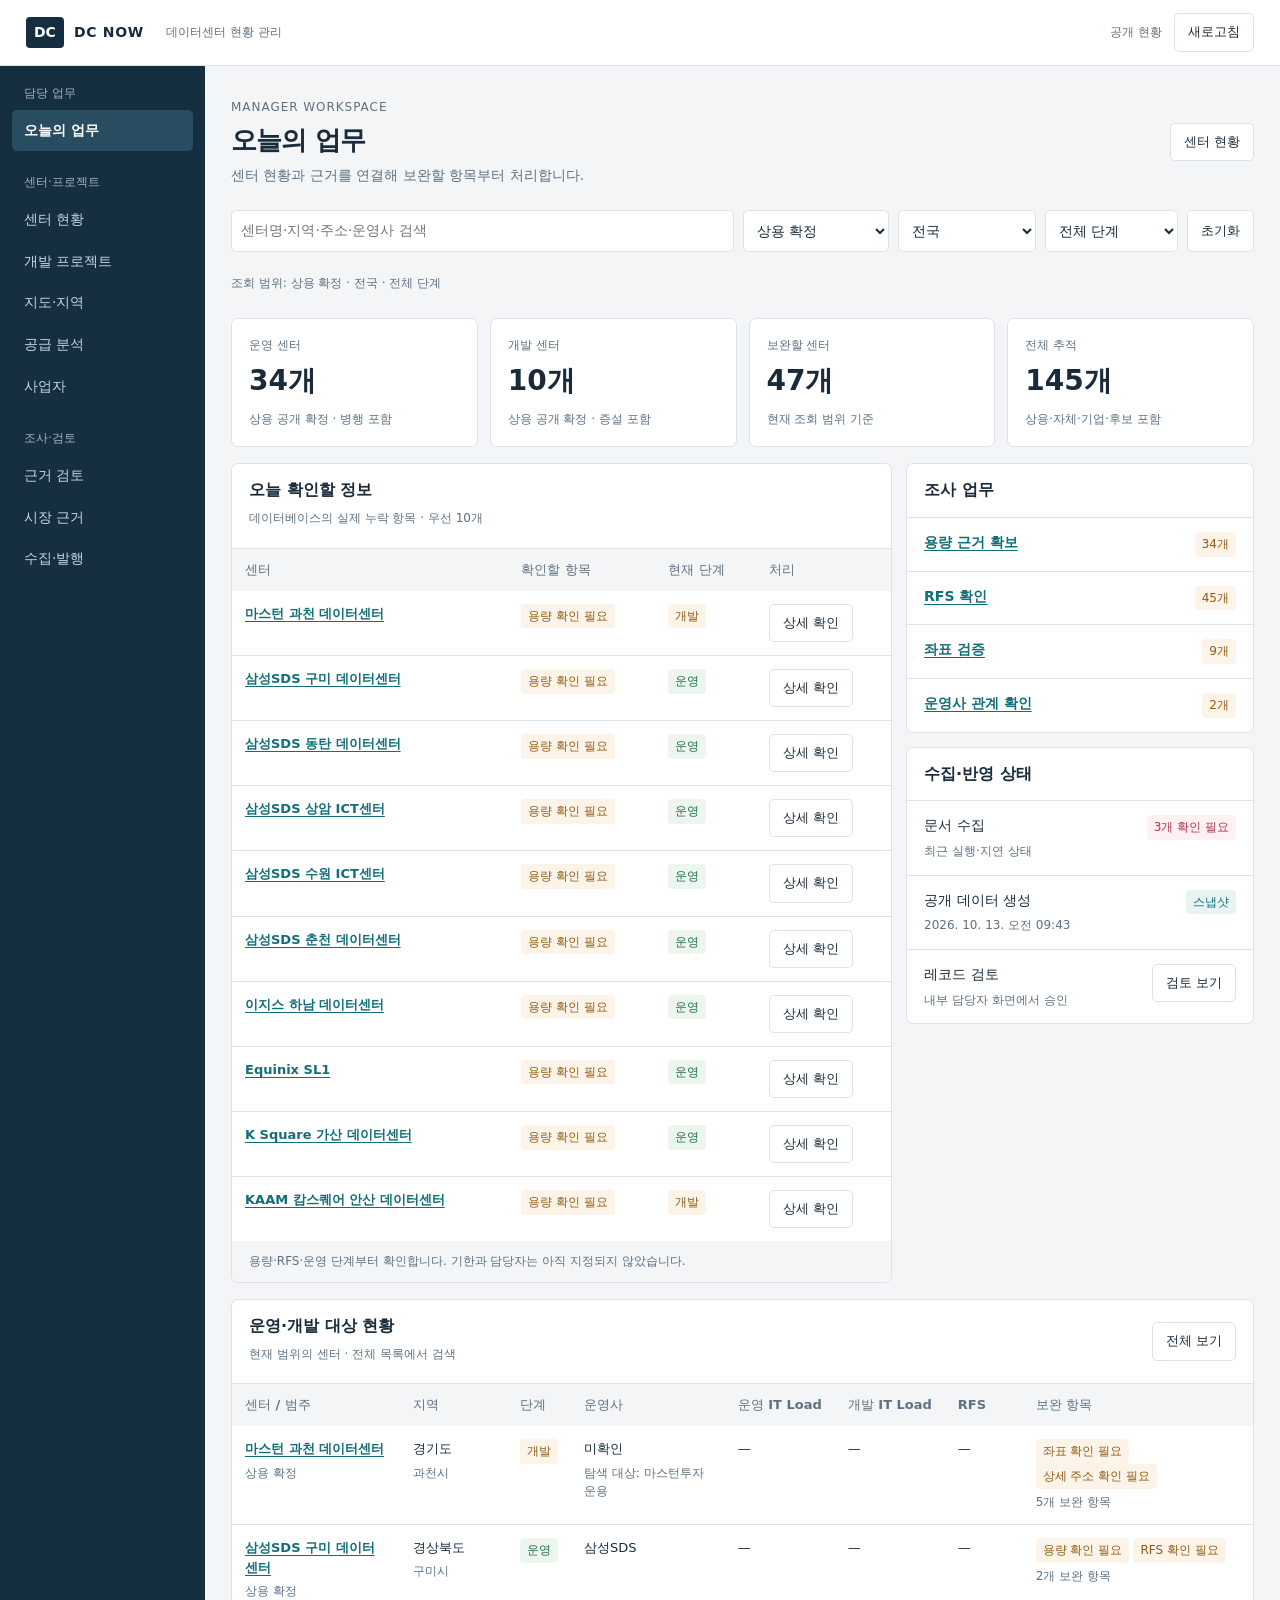
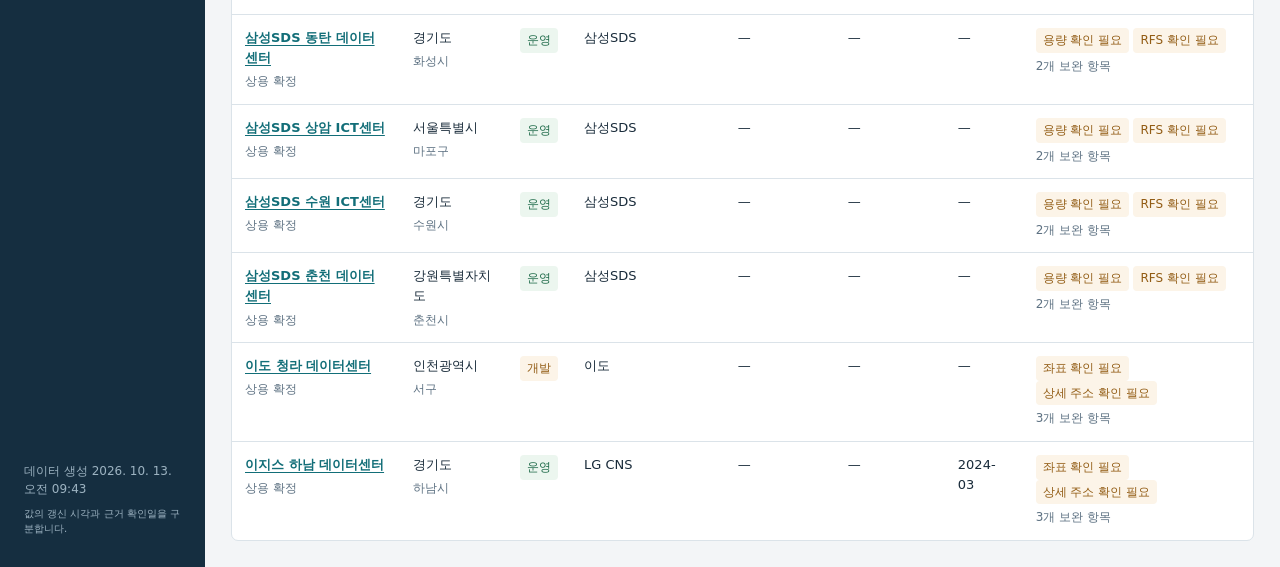
==== deploy/index.html @ 4d1c8d07 "Verify Paju AIDC development and prevent discovery linkage omissions" ====
<!doctype html>
<html lang="ko">
<head><meta charset="utf-8"><meta name="viewport" content="width=device-width,initial-scale=1"><meta name="theme-color" content="#152e40"><title>DC NOW · 데이터센터 현황 관리</title><link rel="stylesheet" href="./manager.css"></head>
<body data-mode="public">
<header class="top"><a class="brand" href="#home"><span>DC</span><b>DC NOW</b><small>데이터센터 현황 관리</small></a><div class="topright"><span id="modeLabel">공개 현황</span><button id="reload" class="button">새로고침</button></div></header>
<div class="shell"><aside class="sidebar"><nav aria-label="업무 메뉴"><small>담당 업무</small><button data-page="home" aria-current="page">오늘의 업무</button><small>센터·프로젝트</small><button data-page="register">센터 현황</button><button data-page="projects">개발 프로젝트</button><button data-page="map">지도·지역</button><button data-page="supply">공급 분석</button><button data-page="companies">사업자</button><small>조사·검토</small><button data-page="review">근거 검토</button><button data-page="sources">시장 근거</button><button data-page="ops">수집·발행</button></nav><div class="sidefoot"><span id="snapshotAt">데이터 불러오는 중</span><small>값의 갱신 시각과 근거 확인일을 구분합니다.</small></div></aside>
<main id="main"><section id="login" hidden><h1>담당자 작업공간 연결</h1><p>내부 관리 API에 연결하면 실제 검토 대기열과 승인·반려 업무를 처리할 수 있습니다.</p><form id="connectForm" class="auth"><label>관리 API 토큰<input id="token" type="password" autocomplete="off" required></label><label>검토자 이름<input id="reviewer" autocomplete="off" required></label><button class="button primary" type="submit">연결</button></form><p class="muted">토큰과 검토자 이름은 브라우저 저장소에 보관하지 않습니다.</p></section><div id="feedback" role="status" aria-live="polite"></div><div id="content"><div class="pagehead"><div><p class="overline">MANAGER WORKSPACE</p><h1>오늘의 업무</h1><p>센터 현황과 보완할 정보를 확인합니다.</p></div></div><div class="metrics"><article><span>전체 추적</span><strong id="initialTotal">145</strong></article><article><span>상용 확정</span><strong id="initialCommercial">53</strong></article><article><span>검토 후보</span><strong id="initialReview">84</strong></article><article><span>공개 근거</span><strong id="initialEvidence">571</strong></article></div><section class="panel"><header><h2>센터 현황</h2></header><div class="tablewrap"><table><thead><tr><th>센터</th><th>지역</th><th>단계</th><th>시설 범주</th></tr></thead><tbody id="initialRows"><tr><td>GS 동해 AI 데이터센터</td><td>강원특별자치도</td><td>미확인</td><td>UNKNOWN</td></tr><tr><td>원주 KT 협의 AI 데이터센터 수집 검증 대상</td><td>강원특별자치도</td><td>미확인</td><td>UNKNOWN</td></tr><tr><td>NAVER 데이터센터 각 춘천</td><td>강원특별자치도</td><td>운영</td><td>CLOUD_SELF_USE</td></tr><tr><td>더존 춘천 IDC</td><td>강원특별자치도</td><td>미확인</td><td>UNKNOWN</td></tr><tr><td>삼성SDS 춘천 데이터센터</td><td>강원특별자치도</td><td>운영</td><td>COMMERCIAL</td></tr><tr><td>Equinix SL2x</td><td>경기도</td><td>미확인</td><td>UNKNOWN</td></tr><tr><td>Equinix SL3x</td><td>경기도</td><td>미확인</td><td>UNKNOWN</td></tr><tr><td>Equinix SL4</td><td>경기도</td><td>미확인</td><td>UNKNOWN</td></tr><tr><td>KT Cloud 백석 AI 데이터센터</td><td>경기도</td><td>미확인</td><td>UNKNOWN</td></tr><tr><td>LG CNS 삼송 A동 데이터센터</td><td>경기도</td><td>미확인</td><td>COMMERCIAL</td></tr><tr><td>LG CNS 삼송 B동 데이터센터</td><td>경기도</td><td>미확인</td><td>COMMERCIAL</td></tr><tr><td>SK브로드밴드 일산 제2 IDC 수집 검증 대상</td><td>경기도</td><td>미확인</td><td>UNKNOWN</td></tr><tr><td>SK브로드밴드 일산센터</td><td>경기도</td><td>운영</td><td>COMMERCIAL</td></tr><tr><td>KINX 과천센터</td><td>경기도</td><td>운영</td><td>COMMERCIAL</td></tr><tr><td>마스턴 과천 데이터센터</td><td>경기도</td><td>개발</td><td>COMMERCIAL</td></tr><tr><td>펄어비스 과천 IT센터 수집 검증 대상</td><td>경기도</td><td>미확인</td><td>UNKNOWN</td></tr><tr><td>Digital Realty ICN11</td><td>경기도</td><td>미확인</td><td>UNKNOWN</td></tr><tr><td>신세계그룹 김포 AI 데이터센터 수집 검증 대상</td><td>경기도</td><td>미확인</td><td>UNKNOWN</td></tr><tr><td>카카오 남양주 데이터센터</td><td>경기도</td><td>미확인</td><td>UNKNOWN</td></tr><tr><td>SC Zeus 부천 데이터센터</td><td>경기도</td><td>미확인</td><td>UNKNOWN</td></tr></tbody></table></div></section></div></main></div>
<dialog id="compareDialog"><form method="dialog"><button class="close" aria-label="비교 닫기">×</button></form><h2>센터 비교</h2><div id="compareContent" class="tablewrap"></div></dialog>
<noscript><p>센터 검색과 상세 탐색에는 JavaScript가 필요합니다.</p></noscript><script src="./manager-core.js"></script><script src="./manager.js"></script>
</body></html>
---- deploy/manager.css ----
:root{--bg:#f3f5f7;--panel:#fff;--ink:#192b3a;--muted:#5d7182;--line:#dbe3e9;--nav:#152e40;--accent:#126e78;--soft:#e9f3f4;--green:#226d4c;--greenbg:#ecf6ef;--amber:#925c14;--amberbg:#fcf4e8;--red:#aa374a;--redbg:#fff0f2}*{box-sizing:border-box}body{margin:0;background:var(--bg);color:var(--ink);font:14px/1.55 "Noto Sans KR",system-ui,sans-serif}button,input,select,textarea{font:inherit}button{cursor:pointer}button:disabled{opacity:.55;cursor:default}a{color:var(--accent)}button:focus-visible,a:focus-visible,input:focus-visible,select:focus-visible,textarea:focus-visible{outline:3px solid #5aa7bd;outline-offset:2px}[hidden]{display:none!important}.top{height:66px;background:#fff;border-bottom:1px solid var(--line);padding:0 26px;display:flex;align-items:center;justify-content:space-between;gap:15px;position:sticky;top:0;z-index:10}.brand{color:var(--ink);display:flex;gap:10px;align-items:center;text-decoration:none}.brand>span{padding:5px 8px;background:var(--nav);color:#fff;border-radius:4px;font-weight:700}.brand>b{letter-spacing:.05em}.brand small{margin-left:12px;color:var(--muted);font-size:12px}.topright{display:flex;gap:12px;align-items:center;font-size:12px;color:var(--muted)}.shell{display:grid;grid-template-columns:205px minmax(0,1fr);min-height:calc(100vh - 66px)}.sidebar{background:var(--nav);padding:18px 12px;color:#d9e7f0;display:flex;flex-direction:column}.sidebar nav{position:sticky;top:84px}.sidebar nav small{display:block;color:#9db3c1;margin:22px 12px 7px;font-size:12px}.sidebar nav small:first-child{margin-top:0}.sidebar nav button{display:block;width:100%;text-align:left;background:none;border:0;color:#c4d5e0;padding:10px 12px;border-radius:5px;font-size:14px}.sidebar nav button:hover{background:#224658}.sidebar nav button[aria-current=page]{background:#294d60;color:#fff;font-weight:650}.sidefoot{margin-top:auto;padding:40px 12px 12px;font-size:12px;color:#9db3c1}.sidefoot small{display:block;margin-top:7px}main{padding:26px;min-width:0;max-width:1850px;width:100%;margin:auto}.pagehead{display:flex;justify-content:space-between;gap:15px;align-items:center;flex-wrap:wrap;margin-bottom:18px}h1{font-size:26px;line-height:1.35;letter-spacing:-.03em;margin:0 0 7px}h2{font-size:16px;margin:0}h3{font-size:14px;margin:0}p{margin:6px 0;color:var(--muted)}.overline{font-size:12px;color:var(--muted);letter-spacing:.08em}.muted,.sub{font-size:12px;color:var(--muted)}.button{padding:8px 13px;background:#fff;color:var(--ink);border:1px solid var(--line);border-radius:5px;font-size:13px;text-decoration:none;display:inline-flex;align-items:center;justify-content:center;gap:6px}.button.primary{color:#fff;background:var(--accent);border-color:var(--accent)}.button.danger{color:var(--red);border-color:#eac3cb}.row{display:flex;gap:8px;align-items:center;flex-wrap:wrap}.metrics{display:grid;grid-template-columns:repeat(4,minmax(0,1fr));gap:12px;margin:16px 0}.metrics article{padding:17px;background:var(--panel);border:1px solid var(--line);border-radius:7px;min-width:0}.metrics span{display:block;font-size:12px;color:var(--muted)}.metrics strong{display:block;font-size:28px;font-weight:650;margin:5px 0;font-variant-numeric:tabular-nums}.metrics small{font-size:12px;color:var(--muted)}.panel{background:var(--panel);border:1px solid var(--line);border-radius:7px;overflow:hidden;min-width:0}.panel>header{padding:14px 17px;border-bottom:1px solid var(--line);display:flex;align-items:center;justify-content:space-between;gap:10px}.panel>header p{font-size:12px}.pad{padding:17px}.workspace-grid{display:grid;grid-template-columns:minmax(0,1.9fr) minmax(260px,1fr);gap:14px;align-items:start}.stack{display:grid;gap:14px;align-content:start}.wide{margin-top:16px}.tablewrap{overflow:auto}table{border-collapse:collapse;width:100%;text-align:left;font-size:13px}th{font-weight:550;color:var(--muted);background:var(--bg);padding:11px 13px;white-space:nowrap}td{padding:13px;border-bottom:1px solid var(--line);vertical-align:top}tr:last-child td{border-bottom:0}td small,td b{display:block}td small{color:var(--muted);font-size:12px;margin-top:4px}tbody tr:hover{background:#f6fafb}.rowlink{background:none;border:0;padding:0;text-align:left;color:var(--accent);font:inherit;font-weight:600;text-decoration:underline;text-underline-offset:3px;overflow-wrap:anywhere}.badge{display:inline-block;padding:3px 7px;background:var(--soft);color:var(--accent);border-radius:4px;font-size:12px;white-space:nowrap}.badge.op{background:var(--greenbg);color:var(--green)}.badge.dev{background:var(--amberbg);color:var(--amber)}.badge.bad{background:var(--redbg);color:var(--red)}.item{padding:14px 17px;border-bottom:1px solid var(--line);display:flex;gap:12px;align-items:start;justify-content:space-between}.item:last-child{border-bottom:0}.item small{display:block;color:var(--muted);font-size:12px;margin-top:5px}.foot{padding:11px 17px;background:var(--bg);font-size:12px;color:var(--muted)}.tabs{display:flex;gap:5px;padding:6px;border:1px solid var(--line);background:var(--panel);border-radius:6px;flex-wrap:wrap;margin-bottom:13px}.tabs button{padding:8px 12px;border:0;background:none;color:var(--muted);font-size:13px;border-radius:4px}.tabs button[aria-pressed=true]{color:var(--accent);background:var(--soft);font-weight:650}.toolbar{display:flex;gap:9px;flex-wrap:wrap;margin:13px 0}.toolbar input{flex:1;min-width:160px}.toolbar select{max-width:100%}input,select,textarea{background:var(--panel);color:var(--ink);border:1px solid var(--line);border-radius:5px;padding:9px;min-width:0}.two{display:grid;grid-template-columns:1fr 1fr;gap:14px}.detailtable{display:grid;grid-template-columns:130px minmax(0,1fr);gap:13px;font-size:14px;margin:0}.detailtable dt{color:var(--muted)}.detailtable dd{margin:0;overflow-wrap:anywhere}.empty{padding:30px 18px;text-align:center;color:var(--muted)}.alert{font-size:13px;padding:13px 15px;background:var(--amberbg);color:var(--amber);border-radius:5px;margin:12px 0}.error{background:var(--redbg);color:var(--red)}.success{background:var(--greenbg);color:var(--green)}.detailhead .badge{margin-right:4px}.mapworkspace{display:grid;grid-template-columns:270px minmax(0,1fr) 290px;gap:12px;align-items:start}.maplist{max-height:650px;overflow:auto}.maplist button{width:100%;background:#fff;border:0;border-bottom:1px solid var(--line);text-align:left;padding:13px;color:var(--ink)}.maplist button[aria-pressed=true]{background:var(--soft)}.maplist small{display:block;font-size:12px;color:var(--muted);margin-top:3px}.mapframe{height:590px;width:100%;border:0;display:block;background:var(--bg)}.number{font-variant-numeric:tabular-nums;white-space:nowrap}.barline{display:grid;grid-template-columns:minmax(120px,1fr) 2fr 75px;gap:12px;align-items:center;padding:11px 17px}.barline i{display:block;background:#2f8190;height:8px;border-radius:4px}.barline .track{background:#eef3f6;border-radius:4px}.barline b{font-size:13px;text-align:right}.chart{padding:15px;display:flex;gap:15px;align-items:end;min-height:200px;overflow:auto}.chartcol{min-width:80px;flex:1;text-align:center;font-size:12px}.chartcol strong{display:block;margin-bottom:8px;font-size:14px}.chartcol .bar{margin:auto;background:#398595;width:42px;border-radius:4px 4px 0 0}.chartcol label{display:block;margin-top:8px}.filterscope{font-size:12px;padding:9px 0;color:var(--muted)}.reviewgrid{display:grid;grid-template-columns:minmax(235px,.8fr) minmax(0,1.7fr);gap:14px}.queuelist{max-height:690px;overflow:auto}.queuelist button{background:#fff;color:var(--ink);border:0;border-bottom:1px solid var(--line);text-align:left;padding:14px;width:100%}.queuelist button[aria-pressed=true]{background:var(--soft)}.queuelist button small{display:block;color:var(--muted);font-size:12px;margin-top:4px}.reviewform{padding:17px;border-top:1px solid var(--line)}.reviewform label{display:block;font-size:13px;color:var(--muted);margin:10px 0 6px}.reviewform textarea{width:100%;min-height:90px;resize:vertical}.publishlabel{display:flex!important;align-items:center;gap:8px}.comparecheck{accent-color:var(--accent)}.comparetable{min-width:600px}.comparetable th:first-child{min-width:145px}.comparetable td{min-width:190px}dialog{border:1px solid var(--line);border-radius:9px;padding:22px;color:var(--ink);max-width:92vw;width:1000px;max-height:85vh;background:#fff}dialog::backdrop{background:#0d263d80}.close{float:right;background:#fff;border:1px solid var(--line);border-radius:4px;width:34px;height:34px;color:var(--ink);font-size:20px}.auth{display:flex;gap:12px;align-items:end;flex-wrap:wrap;background:#fff;padding:22px;border:1px solid var(--line);border-radius:7px;margin:15px 0}.auth label{flex:1;min-width:200px}.auth input{display:block;width:100%;margin-top:5px}.sourceitem{display:block;padding:15px;border-bottom:1px solid var(--line);text-decoration:none}.sourceitem b{display:block;font-size:14px}.sourceitem small{color:var(--muted);font-size:12px}.sourceitem:hover{background:var(--soft)}.feedback{padding:12px 15px;background:var(--soft);color:var(--accent);border-radius:5px;margin-bottom:12px}.checkline{display:flex;gap:8px;align-items:center}#reviewStatus{margin-top:12px}.frozen{opacity:.65}
@media(min-width:1500px){main{padding:30px 38px}.metrics strong{font-size:30px}.mapframe{height:700px}}
@media(max-width:1100px){.shell{grid-template-columns:175px minmax(0,1fr)}main{padding:20px}.mapworkspace{grid-template-columns:235px minmax(0,1fr)}.mapworkspace>.mapdetail{grid-column:1/-1}.workspace-grid{grid-template-columns:1fr}.stack{grid-template-columns:1fr 1fr}.reviewgrid{grid-template-columns:240px minmax(0,1fr)}}
@media(max-width:760px){.top{height:auto;min-height:64px;padding:12px 15px;position:static}.brand small{display:none}.shell{grid-template-columns:1fr}.sidebar{padding:8px}.sidebar nav{display:flex;position:static;flex-wrap:wrap;gap:3px}.sidebar nav small,.sidefoot{display:none}.sidebar nav button{width:auto;padding:8px 10px;font-size:13px}main{padding:16px}.metrics{grid-template-columns:1fr 1fr}.two,.stack,.reviewgrid,.mapworkspace{grid-template-columns:1fr}.mapworkspace>.mapdetail{grid-column:auto}.maplist{max-height:280px}.mapframe{height:420px}.queuelist{max-height:280px}.tablewrap table{min-width:680px}.detailtable{grid-template-columns:105px minmax(0,1fr)}h1{font-size:23px}.metrics strong{font-size:24px}.chart{gap:10px}.chartcol{min-width:65px}}
@media(pointer:coarse){button,.button{min-height:44px}input,select,textarea{font-size:16px}}
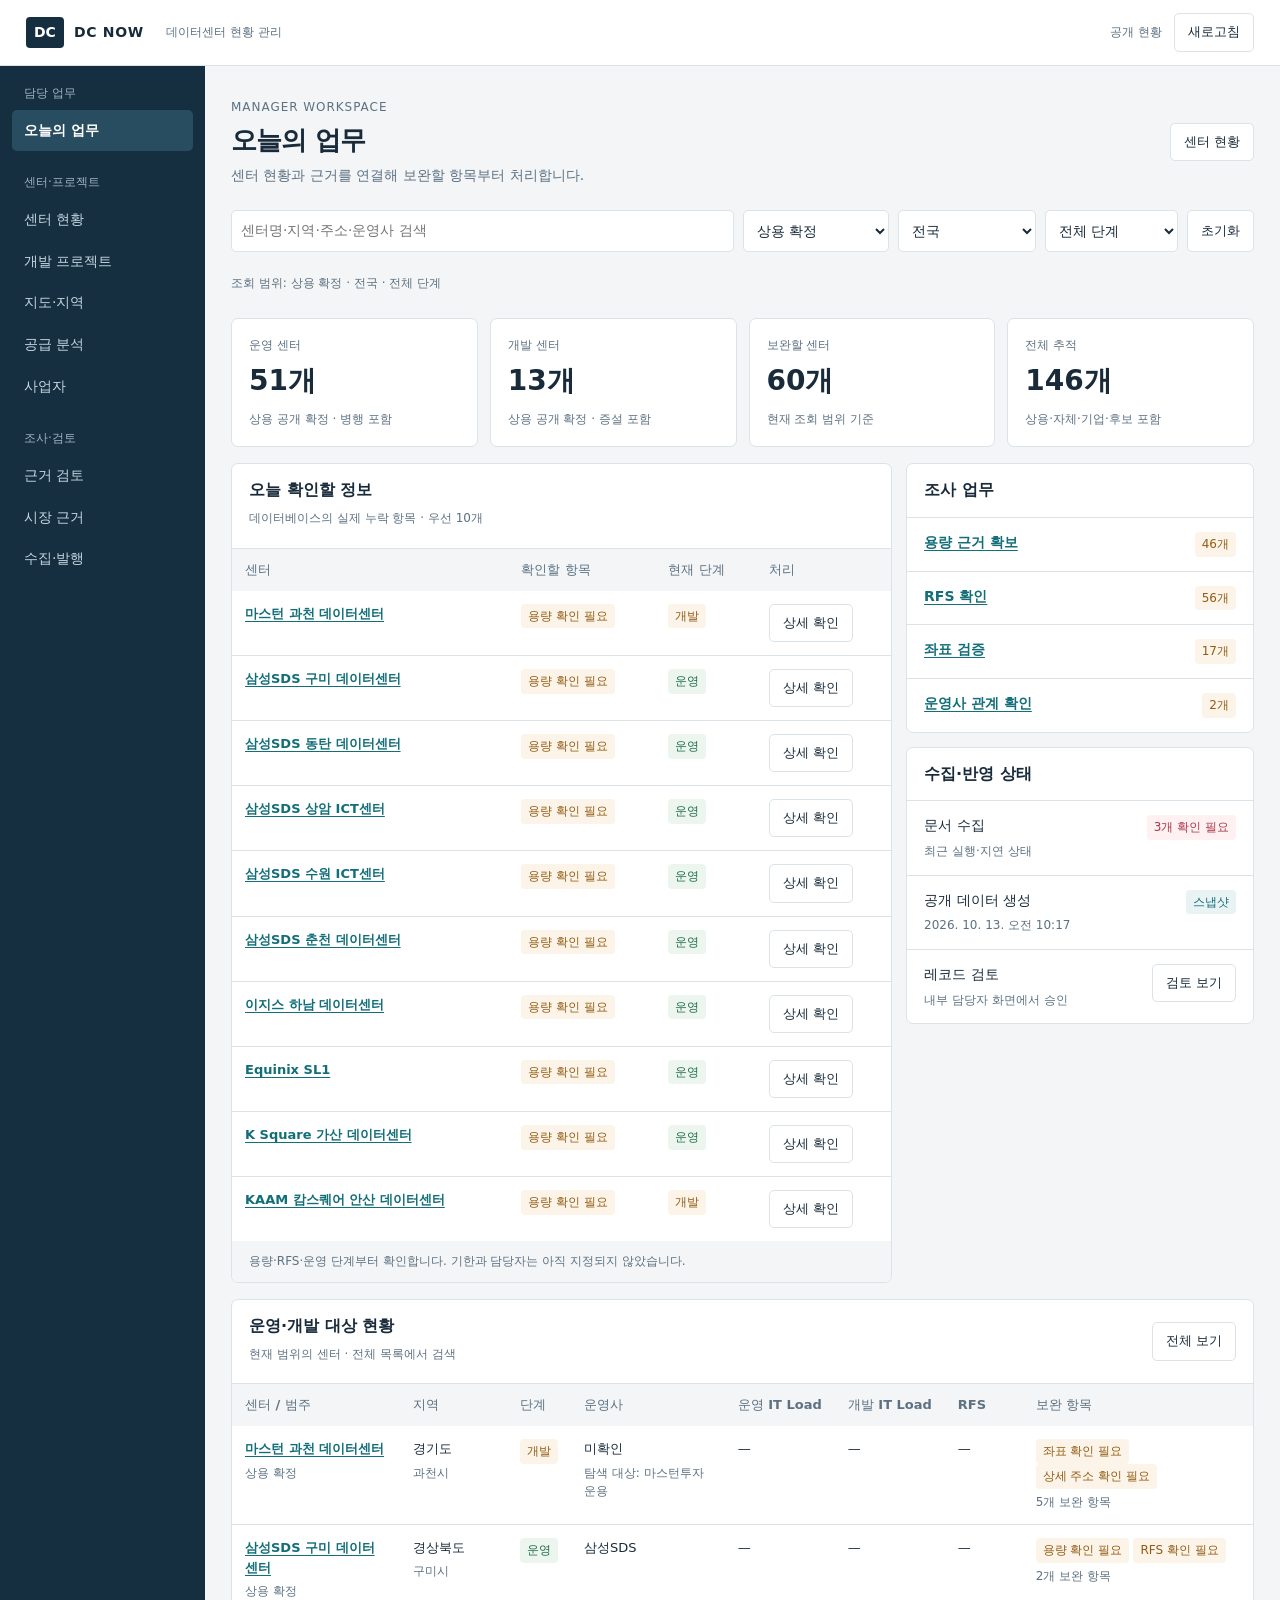
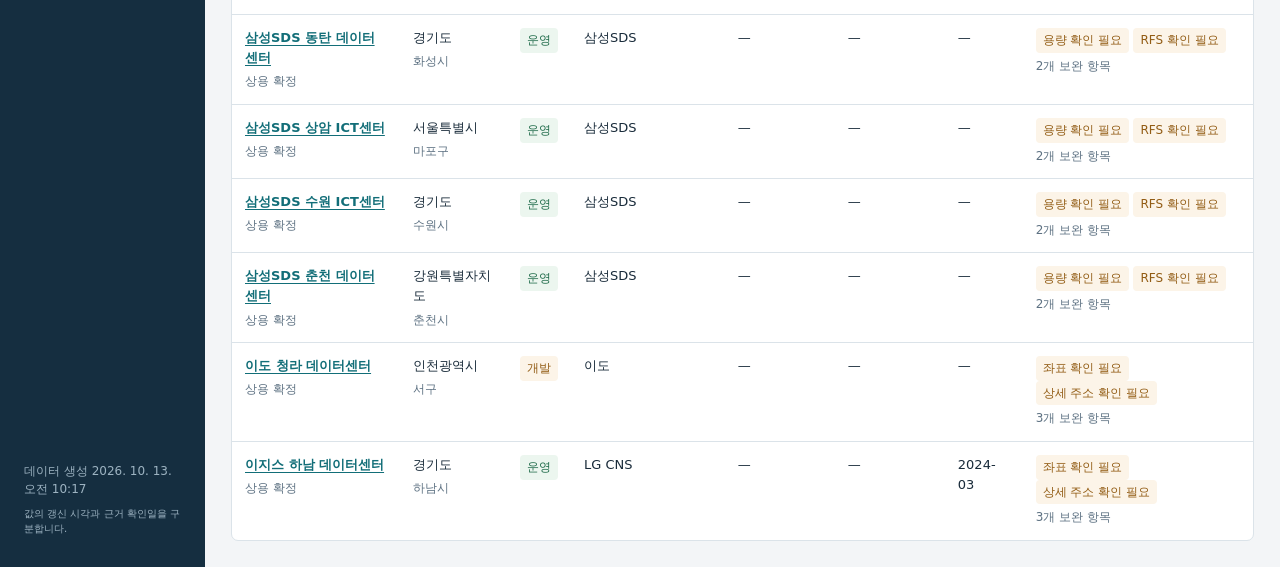
==== commit 713dc18a: "Verify KT and SK portfolios and connect development projects" ====
--- a/deploy/index.html
+++ b/deploy/index.html
@@ -4,7 +4,7 @@
 <body data-mode="public">
 <header class="top"><a class="brand" href="#home"><span>DC</span><b>DC NOW</b><small>데이터센터 현황 관리</small></a><div class="topright"><span id="modeLabel">공개 현황</span><button id="reload" class="button">새로고침</button></div></header>
 <div class="shell"><aside class="sidebar"><nav aria-label="업무 메뉴"><small>담당 업무</small><button data-page="home" aria-current="page">오늘의 업무</button><small>센터·프로젝트</small><button data-page="register">센터 현황</button><button data-page="projects">개발 프로젝트</button><button data-page="map">지도·지역</button><button data-page="supply">공급 분석</button><button data-page="companies">사업자</button><small>조사·검토</small><button data-page="review">근거 검토</button><button data-page="sources">시장 근거</button><button data-page="ops">수집·발행</button></nav><div class="sidefoot"><span id="snapshotAt">데이터 불러오는 중</span><small>값의 갱신 시각과 근거 확인일을 구분합니다.</small></div></aside>
-<main id="main"><section id="login" hidden><h1>담당자 작업공간 연결</h1><p>내부 관리 API에 연결하면 실제 검토 대기열과 승인·반려 업무를 처리할 수 있습니다.</p><form id="connectForm" class="auth"><label>관리 API 토큰<input id="token" type="password" autocomplete="off" required></label><label>검토자 이름<input id="reviewer" autocomplete="off" required></label><button class="button primary" type="submit">연결</button></form><p class="muted">토큰과 검토자 이름은 브라우저 저장소에 보관하지 않습니다.</p></section><div id="feedback" role="status" aria-live="polite"></div><div id="content"><div class="pagehead"><div><p class="overline">MANAGER WORKSPACE</p><h1>오늘의 업무</h1><p>센터 현황과 보완할 정보를 확인합니다.</p></div></div><div class="metrics"><article><span>전체 추적</span><strong id="initialTotal">145</strong></article><article><span>상용 확정</span><strong id="initialCommercial">53</strong></article><article><span>검토 후보</span><strong id="initialReview">84</strong></article><article><span>공개 근거</span><strong id="initialEvidence">571</strong></article></div><section class="panel"><header><h2>센터 현황</h2></header><div class="tablewrap"><table><thead><tr><th>센터</th><th>지역</th><th>단계</th><th>시설 범주</th></tr></thead><tbody id="initialRows"><tr><td>GS 동해 AI 데이터센터</td><td>강원특별자치도</td><td>미확인</td><td>UNKNOWN</td></tr><tr><td>원주 KT 협의 AI 데이터센터 수집 검증 대상</td><td>강원특별자치도</td><td>미확인</td><td>UNKNOWN</td></tr><tr><td>NAVER 데이터센터 각 춘천</td><td>강원특별자치도</td><td>운영</td><td>CLOUD_SELF_USE</td></tr><tr><td>더존 춘천 IDC</td><td>강원특별자치도</td><td>미확인</td><td>UNKNOWN</td></tr><tr><td>삼성SDS 춘천 데이터센터</td><td>강원특별자치도</td><td>운영</td><td>COMMERCIAL</td></tr><tr><td>Equinix SL2x</td><td>경기도</td><td>미확인</td><td>UNKNOWN</td></tr><tr><td>Equinix SL3x</td><td>경기도</td><td>미확인</td><td>UNKNOWN</td></tr><tr><td>Equinix SL4</td><td>경기도</td><td>미확인</td><td>UNKNOWN</td></tr><tr><td>KT Cloud 백석 AI 데이터센터</td><td>경기도</td><td>미확인</td><td>UNKNOWN</td></tr><tr><td>LG CNS 삼송 A동 데이터센터</td><td>경기도</td><td>미확인</td><td>COMMERCIAL</td></tr><tr><td>LG CNS 삼송 B동 데이터센터</td><td>경기도</td><td>미확인</td><td>COMMERCIAL</td></tr><tr><td>SK브로드밴드 일산 제2 IDC 수집 검증 대상</td><td>경기도</td><td>미확인</td><td>UNKNOWN</td></tr><tr><td>SK브로드밴드 일산센터</td><td>경기도</td><td>운영</td><td>COMMERCIAL</td></tr><tr><td>KINX 과천센터</td><td>경기도</td><td>운영</td><td>COMMERCIAL</td></tr><tr><td>마스턴 과천 데이터센터</td><td>경기도</td><td>개발</td><td>COMMERCIAL</td></tr><tr><td>펄어비스 과천 IT센터 수집 검증 대상</td><td>경기도</td><td>미확인</td><td>UNKNOWN</td></tr><tr><td>Digital Realty ICN11</td><td>경기도</td><td>미확인</td><td>UNKNOWN</td></tr><tr><td>신세계그룹 김포 AI 데이터센터 수집 검증 대상</td><td>경기도</td><td>미확인</td><td>UNKNOWN</td></tr><tr><td>카카오 남양주 데이터센터</td><td>경기도</td><td>미확인</td><td>UNKNOWN</td></tr><tr><td>SC Zeus 부천 데이터센터</td><td>경기도</td><td>미확인</td><td>UNKNOWN</td></tr></tbody></table></div></section></div></main></div>
+<main id="main"><section id="login" hidden><h1>담당자 작업공간 연결</h1><p>내부 관리 API에 연결하면 실제 검토 대기열과 승인·반려 업무를 처리할 수 있습니다.</p><form id="connectForm" class="auth"><label>관리 API 토큰<input id="token" type="password" autocomplete="off" required></label><label>검토자 이름<input id="reviewer" autocomplete="off" required></label><button class="button primary" type="submit">연결</button></form><p class="muted">토큰과 검토자 이름은 브라우저 저장소에 보관하지 않습니다.</p></section><div id="feedback" role="status" aria-live="polite"></div><div id="content"><div class="pagehead"><div><p class="overline">MANAGER WORKSPACE</p><h1>오늘의 업무</h1><p>센터 현황과 보완할 정보를 확인합니다.</p></div></div><div class="metrics"><article><span>전체 추적</span><strong id="initialTotal">146</strong></article><article><span>상용 확정</span><strong id="initialCommercial">66</strong></article><article><span>검토 후보</span><strong id="initialReview">71</strong></article><article><span>공개 근거</span><strong id="initialEvidence">591</strong></article></div><section class="panel"><header><h2>센터 현황</h2></header><div class="tablewrap"><table><thead><tr><th>센터</th><th>지역</th><th>단계</th><th>시설 범주</th></tr></thead><tbody id="initialRows"><tr><td>GS 동해 AI 데이터센터</td><td>강원특별자치도</td><td>미확인</td><td>UNKNOWN</td></tr><tr><td>원주 KT 협의 AI 데이터센터 수집 검증 대상</td><td>강원특별자치도</td><td>미확인</td><td>UNKNOWN</td></tr><tr><td>NAVER 데이터센터 각 춘천</td><td>강원특별자치도</td><td>운영</td><td>CLOUD_SELF_USE</td></tr><tr><td>더존 춘천 IDC</td><td>강원특별자치도</td><td>미확인</td><td>UNKNOWN</td></tr><tr><td>삼성SDS 춘천 데이터센터</td><td>강원특별자치도</td><td>운영</td><td>COMMERCIAL</td></tr><tr><td>Equinix SL2x</td><td>경기도</td><td>미확인</td><td>UNKNOWN</td></tr><tr><td>Equinix SL3x</td><td>경기도</td><td>미확인</td><td>UNKNOWN</td></tr><tr><td>Equinix SL4</td><td>경기도</td><td>미확인</td><td>UNKNOWN</td></tr><tr><td>LG CNS 삼송 A동 데이터센터</td><td>경기도</td><td>미확인</td><td>COMMERCIAL</td></tr><tr><td>LG CNS 삼송 B동 데이터센터</td><td>경기도</td><td>미확인</td><td>COMMERCIAL</td></tr><tr><td>SK브로드밴드 일산 데이터센터</td><td>경기도</td><td>운영</td><td>COMMERCIAL</td></tr><tr><td>SK브로드밴드 일산 제2 데이터센터</td><td>경기도</td><td>운영</td><td>COMMERCIAL</td></tr><tr><td>kt cloud 백석 AI 데이터센터</td><td>경기도</td><td>운영</td><td>COMMERCIAL</td></tr><tr><td>KINX 과천센터</td><td>경기도</td><td>운영</td><td>COMMERCIAL</td></tr><tr><td>마스턴 과천 데이터센터</td><td>경기도</td><td>개발</td><td>COMMERCIAL</td></tr><tr><td>펄어비스 과천 IT센터 수집 검증 대상</td><td>경기도</td><td>미확인</td><td>UNKNOWN</td></tr><tr><td>Digital Realty ICN11</td><td>경기도</td><td>미확인</td><td>UNKNOWN</td></tr><tr><td>신세계그룹 김포 AI 데이터센터 수집 검증 대상</td><td>경기도</td><td>미확인</td><td>UNKNOWN</td></tr><tr><td>카카오 남양주 데이터센터</td><td>경기도</td><td>미확인</td><td>UNKNOWN</td></tr><tr><td>SC Zeus 부천 데이터센터</td><td>경기도</td><td>미확인</td><td>UNKNOWN</td></tr></tbody></table></div></section></div></main></div>
 <dialog id="compareDialog"><form method="dialog"><button class="close" aria-label="비교 닫기">×</button></form><h2>센터 비교</h2><div id="compareContent" class="tablewrap"></div></dialog>
 <noscript><p>센터 검색과 상세 탐색에는 JavaScript가 필요합니다.</p></noscript><script src="./manager-core.js"></script><script src="./manager.js"></script>
 </body></html>
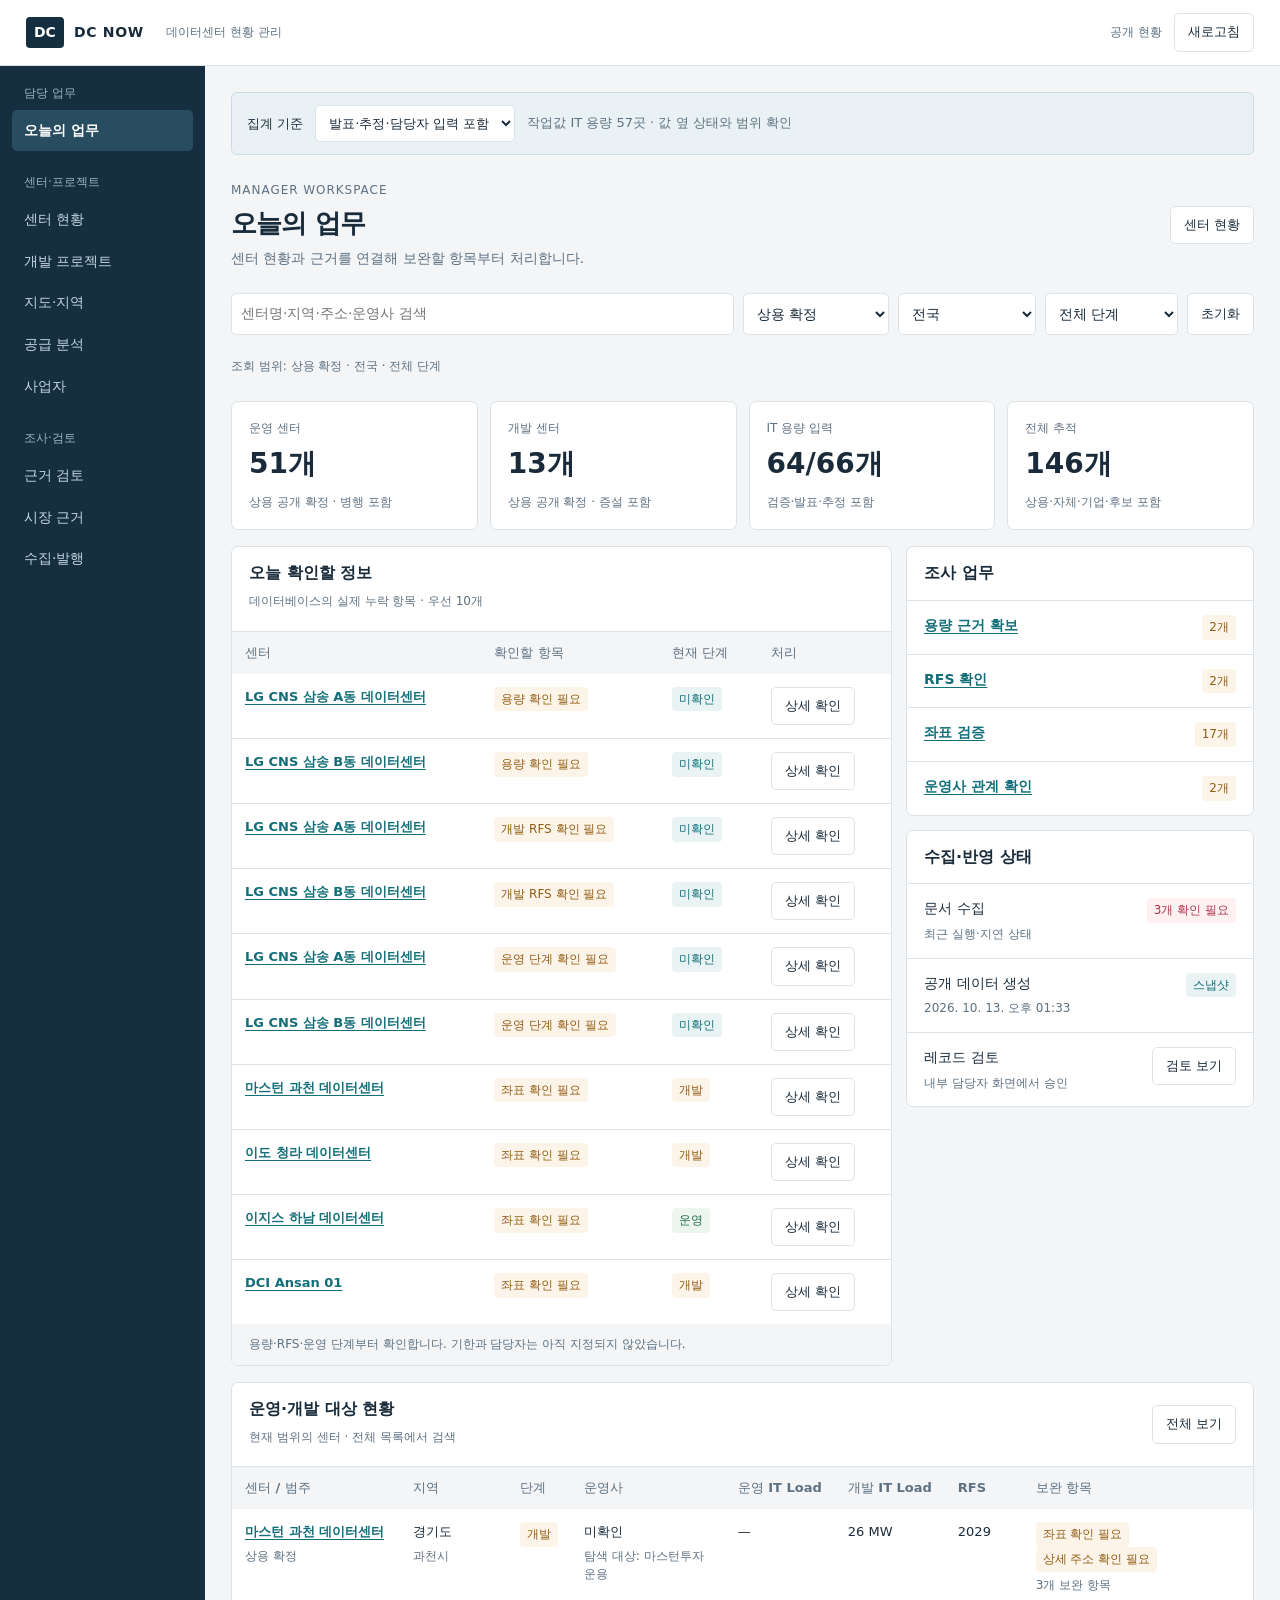
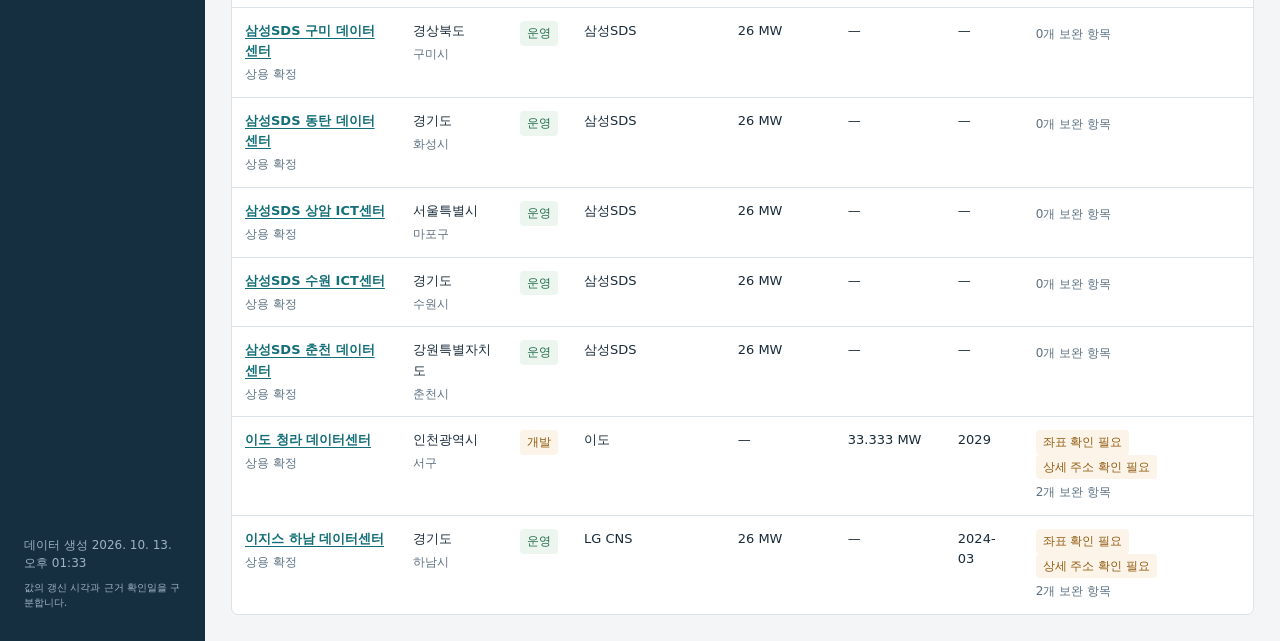
==== commit 86f2db68: "Add editable estimates and planning views to the dashboard" ====
--- a/deploy/index.html
+++ b/deploy/index.html
@@ -1,10 +1,10 @@
 <!doctype html>
 <html lang="ko">
-<head><meta charset="utf-8"><meta name="viewport" content="width=device-width,initial-scale=1"><meta name="theme-color" content="#152e40"><title>DC NOW · 데이터센터 현황 관리</title><link rel="stylesheet" href="./manager.css"></head>
+<head><meta charset="utf-8"><meta name="viewport" content="width=device-width,initial-scale=1"><meta name="theme-color" content="#152e40"><title>DC NOW · 데이터센터 현황 관리</title><link rel="stylesheet" href="./manager.css?v=69f3182d8325"></head>
 <body data-mode="public">
 <header class="top"><a class="brand" href="#home"><span>DC</span><b>DC NOW</b><small>데이터센터 현황 관리</small></a><div class="topright"><span id="modeLabel">공개 현황</span><button id="reload" class="button">새로고침</button></div></header>
 <div class="shell"><aside class="sidebar"><nav aria-label="업무 메뉴"><small>담당 업무</small><button data-page="home" aria-current="page">오늘의 업무</button><small>센터·프로젝트</small><button data-page="register">센터 현황</button><button data-page="projects">개발 프로젝트</button><button data-page="map">지도·지역</button><button data-page="supply">공급 분석</button><button data-page="companies">사업자</button><small>조사·검토</small><button data-page="review">근거 검토</button><button data-page="sources">시장 근거</button><button data-page="ops">수집·발행</button></nav><div class="sidefoot"><span id="snapshotAt">데이터 불러오는 중</span><small>값의 갱신 시각과 근거 확인일을 구분합니다.</small></div></aside>
 <main id="main"><section id="login" hidden><h1>담당자 작업공간 연결</h1><p>내부 관리 API에 연결하면 실제 검토 대기열과 승인·반려 업무를 처리할 수 있습니다.</p><form id="connectForm" class="auth"><label>관리 API 토큰<input id="token" type="password" autocomplete="off" required></label><label>검토자 이름<input id="reviewer" autocomplete="off" required></label><button class="button primary" type="submit">연결</button></form><p class="muted">토큰과 검토자 이름은 브라우저 저장소에 보관하지 않습니다.</p></section><div id="feedback" role="status" aria-live="polite"></div><div id="content"><div class="pagehead"><div><p class="overline">MANAGER WORKSPACE</p><h1>오늘의 업무</h1><p>센터 현황과 보완할 정보를 확인합니다.</p></div></div><div class="metrics"><article><span>전체 추적</span><strong id="initialTotal">146</strong></article><article><span>상용 확정</span><strong id="initialCommercial">66</strong></article><article><span>검토 후보</span><strong id="initialReview">71</strong></article><article><span>공개 근거</span><strong id="initialEvidence">591</strong></article></div><section class="panel"><header><h2>센터 현황</h2></header><div class="tablewrap"><table><thead><tr><th>센터</th><th>지역</th><th>단계</th><th>시설 범주</th></tr></thead><tbody id="initialRows"><tr><td>GS 동해 AI 데이터센터</td><td>강원특별자치도</td><td>미확인</td><td>UNKNOWN</td></tr><tr><td>원주 KT 협의 AI 데이터센터 수집 검증 대상</td><td>강원특별자치도</td><td>미확인</td><td>UNKNOWN</td></tr><tr><td>NAVER 데이터센터 각 춘천</td><td>강원특별자치도</td><td>운영</td><td>CLOUD_SELF_USE</td></tr><tr><td>더존 춘천 IDC</td><td>강원특별자치도</td><td>미확인</td><td>UNKNOWN</td></tr><tr><td>삼성SDS 춘천 데이터센터</td><td>강원특별자치도</td><td>운영</td><td>COMMERCIAL</td></tr><tr><td>Equinix SL2x</td><td>경기도</td><td>미확인</td><td>UNKNOWN</td></tr><tr><td>Equinix SL3x</td><td>경기도</td><td>미확인</td><td>UNKNOWN</td></tr><tr><td>Equinix SL4</td><td>경기도</td><td>미확인</td><td>UNKNOWN</td></tr><tr><td>LG CNS 삼송 A동 데이터센터</td><td>경기도</td><td>미확인</td><td>COMMERCIAL</td></tr><tr><td>LG CNS 삼송 B동 데이터센터</td><td>경기도</td><td>미확인</td><td>COMMERCIAL</td></tr><tr><td>SK브로드밴드 일산 데이터센터</td><td>경기도</td><td>운영</td><td>COMMERCIAL</td></tr><tr><td>SK브로드밴드 일산 제2 데이터센터</td><td>경기도</td><td>운영</td><td>COMMERCIAL</td></tr><tr><td>kt cloud 백석 AI 데이터센터</td><td>경기도</td><td>운영</td><td>COMMERCIAL</td></tr><tr><td>KINX 과천센터</td><td>경기도</td><td>운영</td><td>COMMERCIAL</td></tr><tr><td>마스턴 과천 데이터센터</td><td>경기도</td><td>개발</td><td>COMMERCIAL</td></tr><tr><td>펄어비스 과천 IT센터 수집 검증 대상</td><td>경기도</td><td>미확인</td><td>UNKNOWN</td></tr><tr><td>Digital Realty ICN11</td><td>경기도</td><td>미확인</td><td>UNKNOWN</td></tr><tr><td>신세계그룹 김포 AI 데이터센터 수집 검증 대상</td><td>경기도</td><td>미확인</td><td>UNKNOWN</td></tr><tr><td>카카오 남양주 데이터센터</td><td>경기도</td><td>미확인</td><td>UNKNOWN</td></tr><tr><td>SC Zeus 부천 데이터센터</td><td>경기도</td><td>미확인</td><td>UNKNOWN</td></tr></tbody></table></div></section></div></main></div>
 <dialog id="compareDialog"><form method="dialog"><button class="close" aria-label="비교 닫기">×</button></form><h2>센터 비교</h2><div id="compareContent" class="tablewrap"></div></dialog>
-<noscript><p>센터 검색과 상세 탐색에는 JavaScript가 필요합니다.</p></noscript><script src="./manager-core.js"></script><script src="./manager.js"></script>
+<noscript><p>센터 검색과 상세 탐색에는 JavaScript가 필요합니다.</p></noscript><script src="./manager-core.js?v=90d21a76bec2"></script><script src="./manager.js?v=770b5aeec460"></script>
 </body></html>
--- a/deploy/manager.css
+++ b/deploy/manager.css
@@ -3,3 +3,7 @@
 @media(max-width:1100px){.shell{grid-template-columns:175px minmax(0,1fr)}main{padding:20px}.mapworkspace{grid-template-columns:235px minmax(0,1fr)}.mapworkspace>.mapdetail{grid-column:1/-1}.workspace-grid{grid-template-columns:1fr}.stack{grid-template-columns:1fr 1fr}.reviewgrid{grid-template-columns:240px minmax(0,1fr)}}
 @media(max-width:760px){.top{height:auto;min-height:64px;padding:12px 15px;position:static}.brand small{display:none}.shell{grid-template-columns:1fr}.sidebar{padding:8px}.sidebar nav{display:flex;position:static;flex-wrap:wrap;gap:3px}.sidebar nav small,.sidefoot{display:none}.sidebar nav button{width:auto;padding:8px 10px;font-size:13px}main{padding:16px}.metrics{grid-template-columns:1fr 1fr}.two,.stack,.reviewgrid,.mapworkspace{grid-template-columns:1fr}.mapworkspace>.mapdetail{grid-column:auto}.maplist{max-height:280px}.mapframe{height:420px}.queuelist{max-height:280px}.tablewrap table{min-width:680px}.detailtable{grid-template-columns:105px minmax(0,1fr)}h1{font-size:23px}.metrics strong{font-size:24px}.chart{gap:10px}.chartcol{min-width:65px}}
 @media(pointer:coarse){button,.button{min-height:44px}input,select,textarea{font-size:16px}}
+
+.valuemode{display:flex;gap:12px;align-items:center;flex-wrap:wrap;padding:12px 15px;background:#e9f1f4;border:1px solid #c9dce4;margin-bottom:20px;border-radius:6px;font-size:13px}.valuemode select{max-width:100%;margin-left:8px}.valuemode span{color:var(--muted)}.valueflag{color:#986316;font-weight:600}.planningform{display:grid;grid-template-columns:repeat(2,minmax(0,1fr));gap:14px;padding:18px}.planningform label{font-size:13px;display:grid;gap:6px}.planningform input:not([type=checkbox]),.planningform select,.planningform textarea{width:100%;min-width:0}.planningform textarea{min-height:90px}.planningform .wide{grid-column:1/-1}.planningform .checkline{display:flex}.planinterval{display:grid;grid-template-columns:1fr 1fr;gap:10px}.planinterval[hidden]{display:none}@media(max-width:760px){.planningform{grid-template-columns:1fr}.valuemode select{margin:6px 0 0;width:100%}.valuemode label{width:100%}}
+
+.planningform [hidden]{display:none!important}.metrics small{overflow-wrap:anywhere}
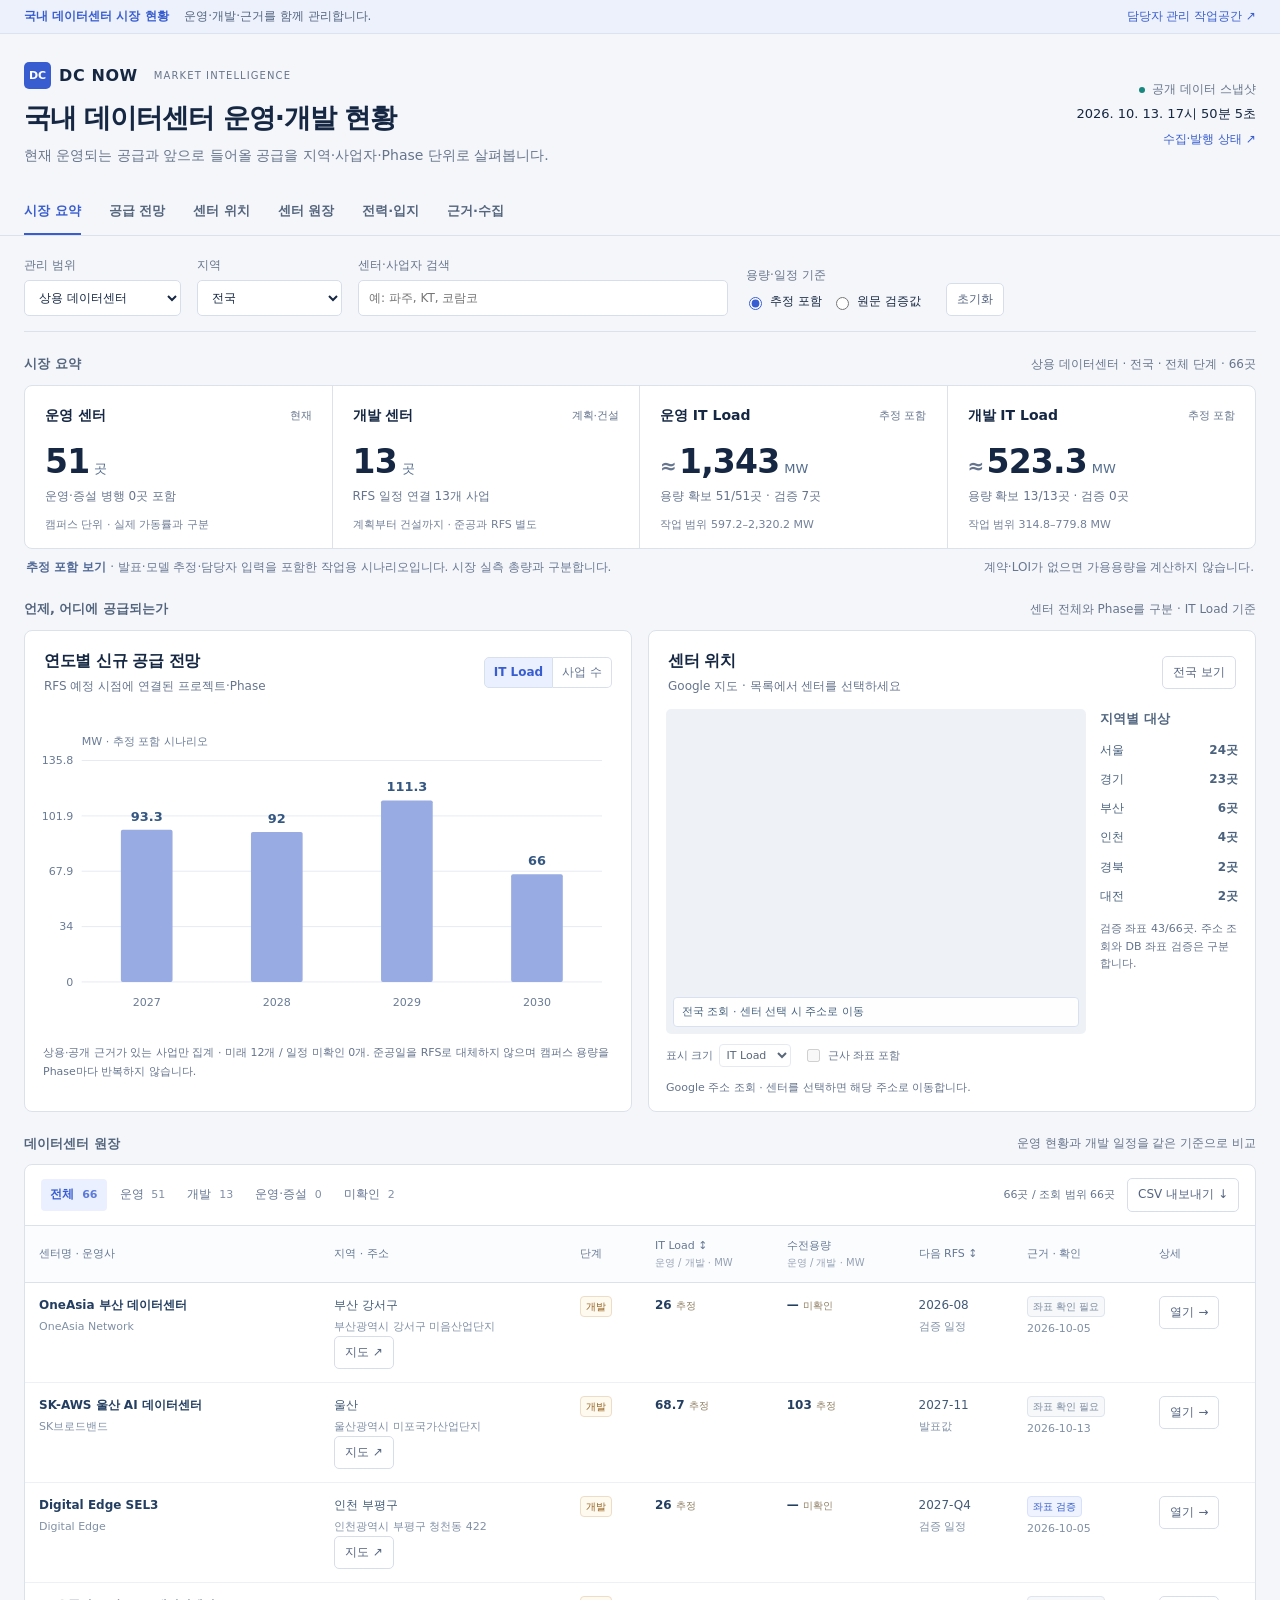
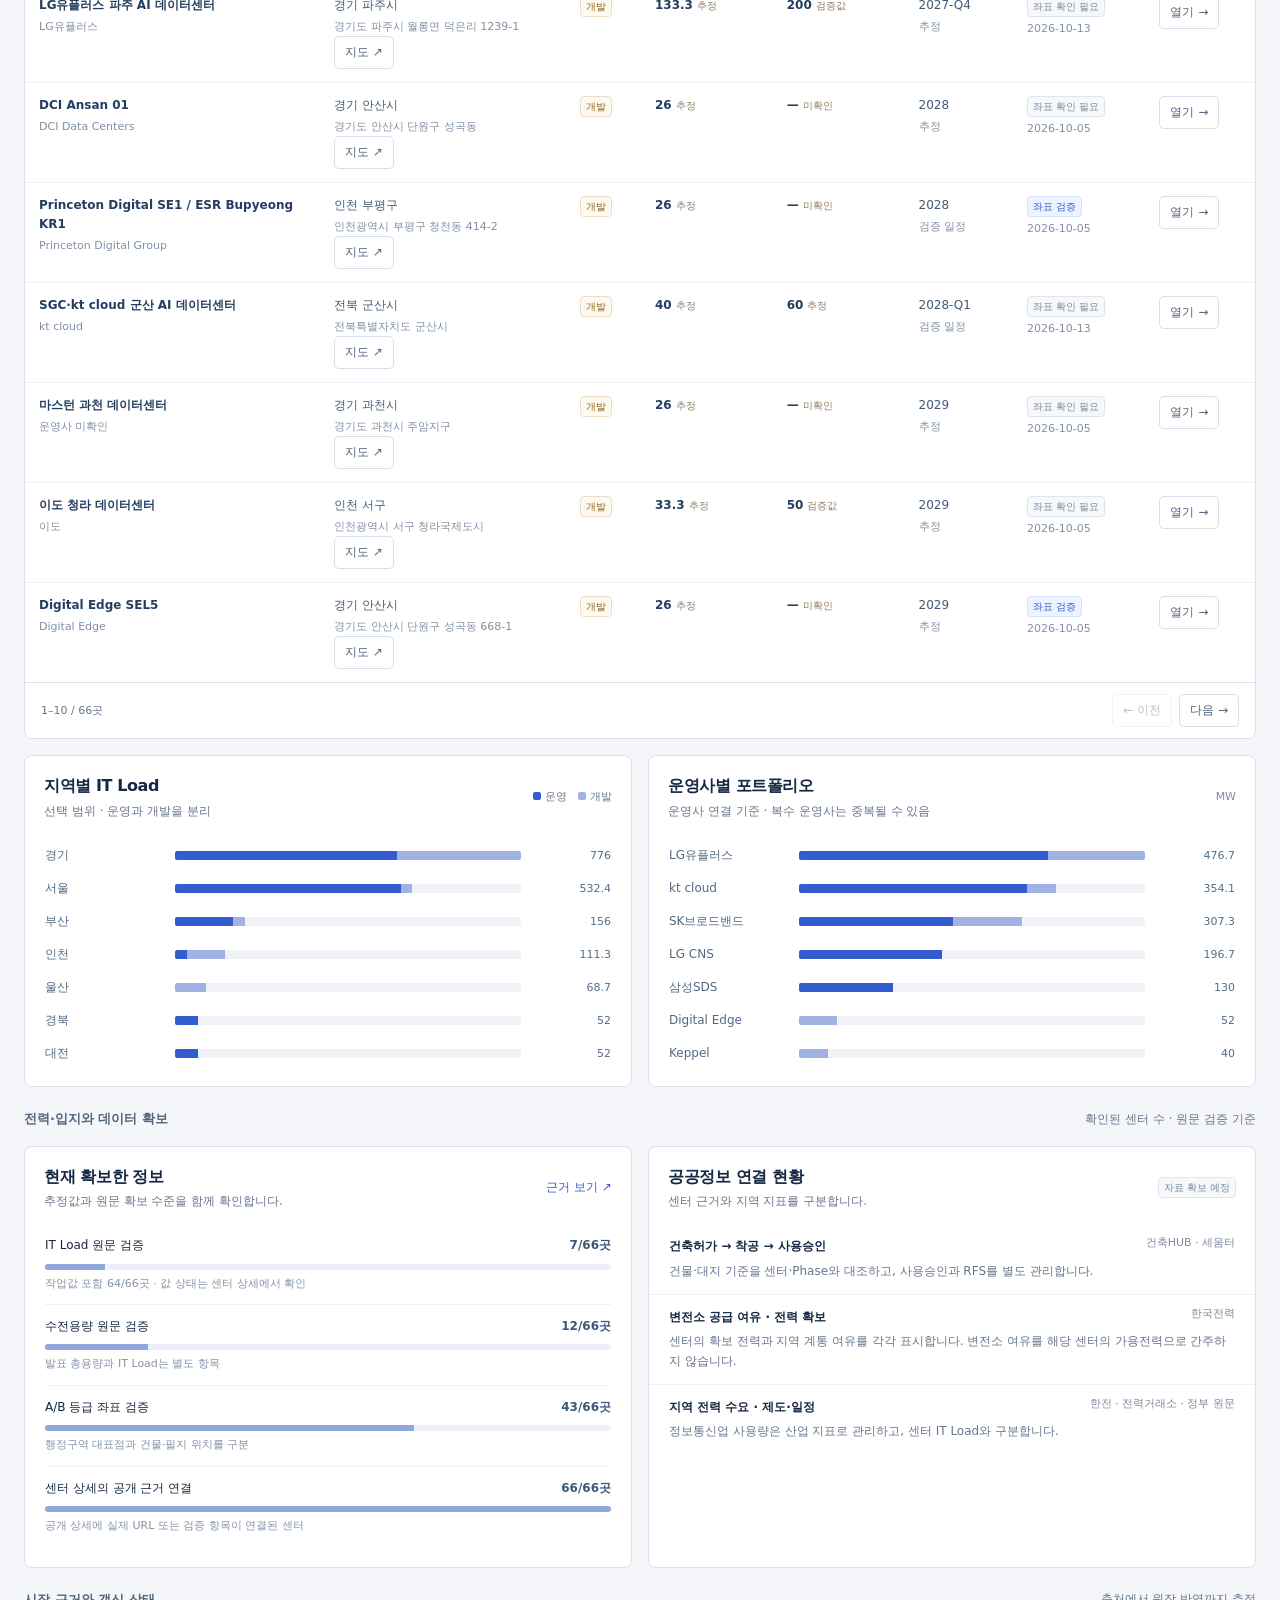
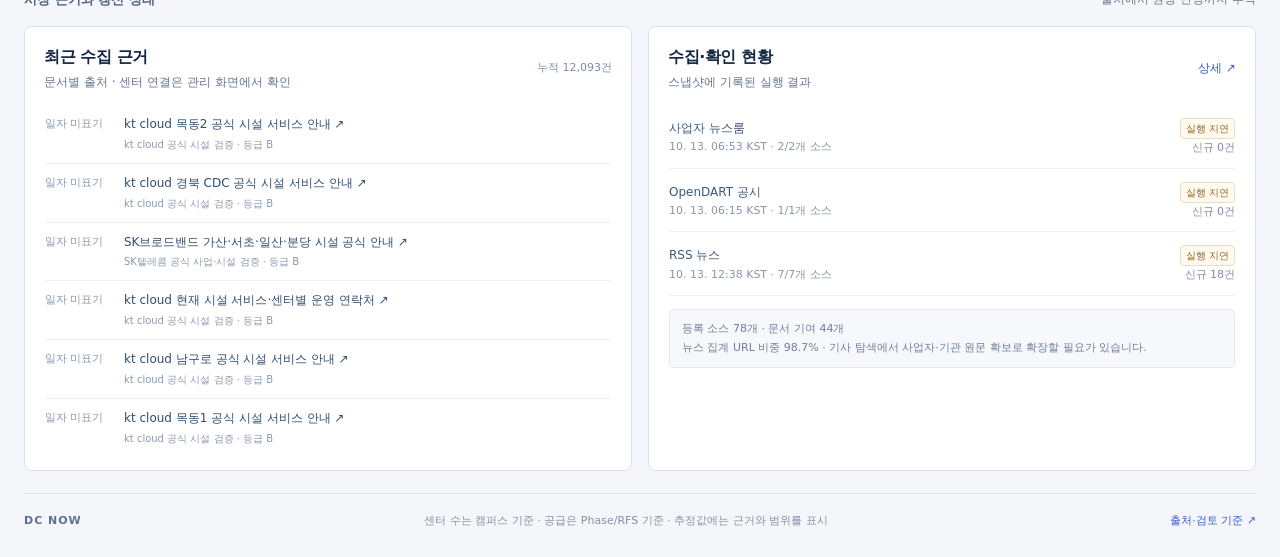
==== commit 9e1c72ef: "Launch market dashboard with linked management workspace" ====
--- a/deploy/index.html
+++ b/deploy/index.html
@@ -1,10 +1,48 @@
 <!doctype html>
 <html lang="ko">
-<head><meta charset="utf-8"><meta name="viewport" content="width=device-width,initial-scale=1"><meta name="theme-color" content="#152e40"><title>DC NOW · 데이터센터 현황 관리</title><link rel="stylesheet" href="./manager.css?v=69f3182d8325"></head>
+<head>
+<meta charset="utf-8"><meta name="viewport" content="width=device-width,initial-scale=1">
+<meta name="theme-color" content="#f5f6f9"><title>DC NOW · 국내 데이터센터 시장 현황</title>
+<link rel="stylesheet" href="./market.css?v=fe630a4871b8">
+</head>
 <body data-mode="public">
-<header class="top"><a class="brand" href="#home"><span>DC</span><b>DC NOW</b><small>데이터센터 현황 관리</small></a><div class="topright"><span id="modeLabel">공개 현황</span><button id="reload" class="button">새로고침</button></div></header>
-<div class="shell"><aside class="sidebar"><nav aria-label="업무 메뉴"><small>담당 업무</small><button data-page="home" aria-current="page">오늘의 업무</button><small>센터·프로젝트</small><button data-page="register">센터 현황</button><button data-page="projects">개발 프로젝트</button><button data-page="map">지도·지역</button><button data-page="supply">공급 분석</button><button data-page="companies">사업자</button><small>조사·검토</small><button data-page="review">근거 검토</button><button data-page="sources">시장 근거</button><button data-page="ops">수집·발행</button></nav><div class="sidefoot"><span id="snapshotAt">데이터 불러오는 중</span><small>값의 갱신 시각과 근거 확인일을 구분합니다.</small></div></aside>
-<main id="main"><section id="login" hidden><h1>담당자 작업공간 연결</h1><p>내부 관리 API에 연결하면 실제 검토 대기열과 승인·반려 업무를 처리할 수 있습니다.</p><form id="connectForm" class="auth"><label>관리 API 토큰<input id="token" type="password" autocomplete="off" required></label><label>검토자 이름<input id="reviewer" autocomplete="off" required></label><button class="button primary" type="submit">연결</button></form><p class="muted">토큰과 검토자 이름은 브라우저 저장소에 보관하지 않습니다.</p></section><div id="feedback" role="status" aria-live="polite"></div><div id="content"><div class="pagehead"><div><p class="overline">MANAGER WORKSPACE</p><h1>오늘의 업무</h1><p>센터 현황과 보완할 정보를 확인합니다.</p></div></div><div class="metrics"><article><span>전체 추적</span><strong id="initialTotal">146</strong></article><article><span>상용 확정</span><strong id="initialCommercial">66</strong></article><article><span>검토 후보</span><strong id="initialReview">71</strong></article><article><span>공개 근거</span><strong id="initialEvidence">591</strong></article></div><section class="panel"><header><h2>센터 현황</h2></header><div class="tablewrap"><table><thead><tr><th>센터</th><th>지역</th><th>단계</th><th>시설 범주</th></tr></thead><tbody id="initialRows"><tr><td>GS 동해 AI 데이터센터</td><td>강원특별자치도</td><td>미확인</td><td>UNKNOWN</td></tr><tr><td>원주 KT 협의 AI 데이터센터 수집 검증 대상</td><td>강원특별자치도</td><td>미확인</td><td>UNKNOWN</td></tr><tr><td>NAVER 데이터센터 각 춘천</td><td>강원특별자치도</td><td>운영</td><td>CLOUD_SELF_USE</td></tr><tr><td>더존 춘천 IDC</td><td>강원특별자치도</td><td>미확인</td><td>UNKNOWN</td></tr><tr><td>삼성SDS 춘천 데이터센터</td><td>강원특별자치도</td><td>운영</td><td>COMMERCIAL</td></tr><tr><td>Equinix SL2x</td><td>경기도</td><td>미확인</td><td>UNKNOWN</td></tr><tr><td>Equinix SL3x</td><td>경기도</td><td>미확인</td><td>UNKNOWN</td></tr><tr><td>Equinix SL4</td><td>경기도</td><td>미확인</td><td>UNKNOWN</td></tr><tr><td>LG CNS 삼송 A동 데이터센터</td><td>경기도</td><td>미확인</td><td>COMMERCIAL</td></tr><tr><td>LG CNS 삼송 B동 데이터센터</td><td>경기도</td><td>미확인</td><td>COMMERCIAL</td></tr><tr><td>SK브로드밴드 일산 데이터센터</td><td>경기도</td><td>운영</td><td>COMMERCIAL</td></tr><tr><td>SK브로드밴드 일산 제2 데이터센터</td><td>경기도</td><td>운영</td><td>COMMERCIAL</td></tr><tr><td>kt cloud 백석 AI 데이터센터</td><td>경기도</td><td>운영</td><td>COMMERCIAL</td></tr><tr><td>KINX 과천센터</td><td>경기도</td><td>운영</td><td>COMMERCIAL</td></tr><tr><td>마스턴 과천 데이터센터</td><td>경기도</td><td>개발</td><td>COMMERCIAL</td></tr><tr><td>펄어비스 과천 IT센터 수집 검증 대상</td><td>경기도</td><td>미확인</td><td>UNKNOWN</td></tr><tr><td>Digital Realty ICN11</td><td>경기도</td><td>미확인</td><td>UNKNOWN</td></tr><tr><td>신세계그룹 김포 AI 데이터센터 수집 검증 대상</td><td>경기도</td><td>미확인</td><td>UNKNOWN</td></tr><tr><td>카카오 남양주 데이터센터</td><td>경기도</td><td>미확인</td><td>UNKNOWN</td></tr><tr><td>SC Zeus 부천 데이터센터</td><td>경기도</td><td>미확인</td><td>UNKNOWN</td></tr></tbody></table></div></section></div></main></div>
-<dialog id="compareDialog"><form method="dialog"><button class="close" aria-label="비교 닫기">×</button></form><h2>센터 비교</h2><div id="compareContent" class="tablewrap"></div></dialog>
-<noscript><p>센터 검색과 상세 탐색에는 JavaScript가 필요합니다.</p></noscript><script src="./manager-core.js?v=90d21a76bec2"></script><script src="./manager.js?v=770b5aeec460"></script>
+<div class="concept-note"><span>국내 데이터센터 시장 현황</span> 운영·개발·근거를 함께 관리합니다. <a href="./manage.html">담당자 관리 작업공간 ↗</a></div>
+<header class="masthead">
+  <div><div class="brand"><span class="brand-icon" aria-hidden="true">DC</span><b>DC NOW</b><small>MARKET INTELLIGENCE</small></div><h1>국내 데이터센터 운영·개발 현황</h1><p>현재 운영되는 공급과 앞으로 들어올 공급을 지역·사업자·Phase 단위로 살펴봅니다.</p></div>
+  <div class="snapshot"><span class="dot"></span> 공개 데이터 스냅샷<strong id="snapshotAt">불러오는 중</strong><a href="./manage.html#ops">수집·발행 상태 ↗</a></div>
+</header>
+<nav class="section-nav" aria-label="화면 영역"><a href="#summary">시장 요약</a><a href="#supply">공급 전망</a><a href="#location">센터 위치</a><a href="#register">센터 원장</a><a href="#infrastructure">전력·입지</a><a href="#intelligence">근거·수집</a></nav>
+<main>
+<section class="filters" aria-label="조회 조건">
+  <label>관리 범위<select id="scope"><option value="COMMERCIAL">상용 데이터센터</option><option value="CLOUD_SELF_USE">클라우드·IT 자체센터</option><option value="ENTERPRISE">기업 전용센터</option><option value="ALL">전체 추적 대상</option></select></label>
+  <label>지역<select id="region"><option value="">전국</option></select></label>
+  <label class="search">센터·사업자 검색<input id="search" type="search" placeholder="예: 파주, KT, 코람코" autocomplete="off"></label>
+  <fieldset class="value-mode"><legend>용량·일정 기준</legend><label><input type="radio" name="basis" value="planning" checked> 추정 포함</label><label><input type="radio" name="basis" value="verified"> 원문 검증값</label></fieldset>
+  <button id="reset" class="subtle">초기화</button>
+</section>
+<div class="section-heading" id="summary"><h2>시장 요약</h2><span id="scopeNote"></span></div>
+<section class="kpis" id="kpis" aria-label="시장 요약 지표"></section>
+<div class="basis-note" id="basisNote" role="status"></div>
+<div class="section-heading"><h2>언제, 어디에 공급되는가</h2><span>센터 전체와 Phase를 구분 · IT Load 기준</span></div>
+<div class="overview-grid">
+  <section class="panel supply-panel" id="supply"><header><div><h3>연도별 신규 공급 전망</h3><p>RFS 예정 시점에 연결된 프로젝트·Phase</p></div><div class="segmented" aria-label="차트 단위"><button data-metric="it" aria-pressed="true">IT Load</button><button data-metric="count" aria-pressed="false">사업 수</button></div></header><div id="supplyChart" class="chart"></div><div id="supplyNote" class="panel-note"></div></section>
+  <section class="panel location-panel" id="location"><header><div><h3>센터 위치</h3><p>Google 지도 · 목록에서 센터를 선택하세요</p></div><button id="nationalMap" class="subtle">전국 보기</button></header><div class="map-layout"><div class="google-map"><div id="googleCanvas" hidden></div><iframe id="googleMap" title="Google 데이터센터 위치 지도" loading="lazy" referrerpolicy="no-referrer-when-downgrade" src="https://maps.google.com/maps?q=대한민국&amp;z=7&amp;output=embed"></iframe><div class="map-caption" id="mapCaption">전국 조회 · 센터 선택 시 주소로 이동</div></div><div class="map-side"><h4>지역별 대상</h4><div id="mapRegions"></div><div id="mapLegend" class="map-legend" hidden><span><i class="op-color"></i>운영</span><span><i class="dev-color"></i>개발</span><span><i class="mixed-color"></i>운영·증설</span></div><p id="mapQuality"></p></div></div><div class="map-controls"><label>표시 크기<select id="bubbleMetric" disabled><option value="it">IT Load</option><option value="grid">수전용량</option><option value="count">센터 수</option></select></label><label><input id="approximateCoordinates" type="checkbox" disabled> 근사 좌표 포함</label><span id="mapStatus" role="status">Google 주소 지도 · 좌표가 없는 센터도 원장에서 조회할 수 있습니다.</span></div></section>
+</div>
+<div class="section-heading" id="register"><h2>데이터센터 원장</h2><span>운영 현황과 개발 일정을 같은 기준으로 비교</span></div>
+<section class="panel register-panel">
+  <div class="table-toolbar"><div class="stage-tabs" role="group" aria-label="운영 단계"><button data-stage="" aria-pressed="true">전체 <span></span></button><button data-stage="OPERATING" aria-pressed="false">운영 <span></span></button><button data-stage="DEVELOPMENT" aria-pressed="false">개발 <span></span></button><button data-stage="MIXED" aria-pressed="false">운영·증설 <span></span></button><button data-stage="UNKNOWN" aria-pressed="false">미확인 <span></span></button></div><div class="table-actions"><span id="resultCount" aria-live="polite"></span><button id="download" class="subtle">CSV 내보내기 ↓</button></div></div>
+  <div class="table-scroll"><table><thead><tr><th>센터명 · 운영사</th><th>지역 · 주소</th><th>단계</th><th><button data-sort="it">IT Load ↕</button><small>운영 / 개발 · MW</small></th><th>수전용량<small>운영 / 개발 · MW</small></th><th><button data-sort="rfs">다음 RFS ↕</button></th><th>근거 · 확인</th><th>상세</th></tr></thead><tbody id="siteRows"></tbody></table></div>
+  <div class="pagination"><span id="pageInfo"></span><div><button id="prev" class="subtle">← 이전</button><button id="next" class="subtle">다음 →</button></div></div>
+</section>
+<div class="analytics-grid"><section class="panel"><header><div><h3>지역별 IT Load</h3><p>선택 범위 · 운영과 개발을 분리</p></div><span class="legend"><i class="op-color"></i>운영 <i class="dev-color"></i>개발</span></header><div id="regionBars" class="ranking"></div></section><section class="panel"><header><div><h3>운영사별 포트폴리오</h3><p>운영사 연결 기준 · 복수 운영사는 중복될 수 있음</p></div><span class="unit">MW</span></header><div id="companyBars" class="ranking"></div></section></div>
+<div class="section-heading" id="infrastructure"><h2>전력·입지와 데이터 확보</h2><span>확인된 센터 수 · 원문 검증 기준</span></div>
+<div class="infrastructure-grid"><section class="panel"><header><div><h3>현재 확보한 정보</h3><p>추정값과 원문 확보 수준을 함께 확인합니다.</p></div><a href="./manage.html#sources" target="_blank" rel="noopener">근거 보기 ↗</a></header><div id="coverage" class="coverage"></div></section><section class="panel data-roadmap"><header><div><h3>공공정보 연결 현황</h3><p>센터 근거와 지역 지표를 구분합니다.</p></div><span class="chip neutral">자료 확보 예정</span></header><div class="roadmap-item"><b>건축허가 → 착공 → 사용승인</b><span>건축HUB · 세움터</span><p>건물·대지 기준을 센터·Phase와 대조하고, 사용승인과 RFS를 별도 관리합니다.</p></div><div class="roadmap-item"><b>변전소 공급 여유 · 전력 확보</b><span>한국전력</span><p>센터의 확보 전력과 지역 계통 여유를 각각 표시합니다. 변전소 여유를 해당 센터의 가용전력으로 간주하지 않습니다.</p></div><div class="roadmap-item"><b>지역 전력 수요 · 제도·일정</b><span>한전 · 전력거래소 · 정부 원문</span><p>정보통신업 사용량은 산업 지표로 관리하고, 센터 IT Load와 구분합니다.</p></div></section></div>
+<div class="section-heading" id="intelligence"><h2>시장 근거와 갱신 상태</h2><span>출처에서 원장 반영까지 추적</span></div>
+<div class="intelligence-grid"><section class="panel"><header><div><h3>최근 수집 근거</h3><p>문서별 출처 · 센터 연결은 관리 화면에서 확인</p></div><span id="evidenceTotal" class="unit"></span></header><div id="evidence" class="news-list"></div></section><section class="panel"><header><div><h3>수집·확인 현황</h3><p>스냅샷에 기록된 실행 결과</p></div><a href="./manage.html#ops" target="_blank" rel="noopener">상세 ↗</a></header><div id="runs" class="runs"></div><div class="source-quality" id="sourceQuality"></div></section></div>
+<footer><b>DC NOW</b><span>센터 수는 캠퍼스 기준 · 공급은 Phase/RFS 기준 · 추정값에는 근거와 범위를 표시</span><a href="./manage.html#sources">출처·검토 기준 ↗</a></footer>
+</main>
+<dialog id="detailDialog" class="detail-dialog" aria-labelledby="detailTitle"><div class="drawer-head"><div><small>DATA CENTER PROFILE</small><h2 id="detailTitle"></h2><div id="detailMeta"></div></div><button id="closeDetail" class="close-button" aria-label="센터 상세 닫기">×</button></div><div id="detailBody" class="drawer-body"></div><div class="drawer-foot"><span>공개 화면의 개인 수정안은 담당자 원장과 구분됩니다.</span><a id="editorLink" class="primary-link" target="_blank" rel="noopener">추정·키인 수정 열기 ↗</a></div></dialog>
+<p id="error" role="alert" hidden></p><noscript>동적 필터와 상세 탐색에는 JavaScript가 필요합니다. 아래 공개 원장을 확인할 수 있습니다.</noscript><section id="initialMarket" class="initial-market"><h2>공개 센터 원장</h2><p>전체 추적 <strong id="initialTotal">146</strong>곳 · 상용 <strong id="initialCommercial">66</strong>곳 · 공개 근거 <strong id="initialEvidence">591</strong>건</p><div class="table-scroll"><table><thead><tr><th>센터</th><th>지역</th><th>운영·개발</th></tr></thead><tbody id="initialRows"><tr><td>GS 동해 AI 데이터센터</td><td>강원특별자치도</td><td>미확인</td></tr><tr><td>원주 KT 협의 AI 데이터센터 수집 검증 대상</td><td>강원특별자치도</td><td>미확인</td></tr><tr><td>NAVER 데이터센터 각 춘천</td><td>강원특별자치도</td><td>운영</td></tr><tr><td>더존 춘천 IDC</td><td>강원특별자치도</td><td>미확인</td></tr><tr><td>삼성SDS 춘천 데이터센터</td><td>강원특별자치도</td><td>운영</td></tr><tr><td>Equinix SL2x</td><td>경기도</td><td>미확인</td></tr><tr><td>Equinix SL3x</td><td>경기도</td><td>미확인</td></tr><tr><td>Equinix SL4</td><td>경기도</td><td>미확인</td></tr><tr><td>LG CNS 삼송 A동 데이터센터</td><td>경기도</td><td>미확인</td></tr><tr><td>LG CNS 삼송 B동 데이터센터</td><td>경기도</td><td>미확인</td></tr><tr><td>SK브로드밴드 일산 데이터센터</td><td>경기도</td><td>운영</td></tr><tr><td>SK브로드밴드 일산 제2 데이터센터</td><td>경기도</td><td>운영</td></tr><tr><td>kt cloud 백석 AI 데이터센터</td><td>경기도</td><td>운영</td></tr><tr><td>KINX 과천센터</td><td>경기도</td><td>운영</td></tr><tr><td>마스턴 과천 데이터센터</td><td>경기도</td><td>개발</td></tr><tr><td>펄어비스 과천 IT센터 수집 검증 대상</td><td>경기도</td><td>미확인</td></tr><tr><td>Digital Realty ICN11</td><td>경기도</td><td>미확인</td></tr><tr><td>신세계그룹 김포 AI 데이터센터 수집 검증 대상</td><td>경기도</td><td>미확인</td></tr><tr><td>카카오 남양주 데이터센터</td><td>경기도</td><td>미확인</td></tr><tr><td>SC Zeus 부천 데이터센터</td><td>경기도</td><td>미확인</td></tr></tbody></table></div></section>
+<!--MARKET_DATA-->
+<script src="./manager-core.js?v=90d21a76bec2"></script><script src="./google-map.js?v=787db06208b5"></script><script src="./market.js?v=dca5d2a2fb6e"></script>
 </body></html>
--- a/deploy/market.css
+++ b/deploy/market.css
@@ -0,0 +1,10 @@
+:root{--ink:#152742;--muted:#66758d;--blue:#385dd0;--blue-light:#a8b7e5;--teal:#18877e;--amber:#b77828;--line:#dce2eb;--bg:#f5f6f9;--soft:#eef2fa;--op:#355bd1;--dev:#a0b1e3;--mix:#218d83}
+*{box-sizing:border-box}html{scroll-behavior:smooth;scroll-padding-top:70px}body{margin:0;background:var(--bg);color:var(--ink);font-family:"IBM Plex Sans KR","Malgun Gothic","Apple SD Gothic Neo",system-ui,sans-serif;font-size:14px;line-height:1.6}button,input,select{font:inherit}button,a,input,select{outline-offset:4px}button{cursor:pointer}a{color:var(--blue);text-decoration:none}a:hover{text-decoration:underline}button:disabled{cursor:default;opacity:.4}h1,h2,h3,h4,p{margin:0}h1{font-size:27px;letter-spacing:-1px;line-height:1.4}h2{font-size:15px}h3{font-size:16px;letter-spacing:-.4px}h4{font-size:13px}small{font-size:12px}.concept-note{padding:7px 24px;border-bottom:1px solid #dce3f0;background:#edf1fb;font-size:12px;color:#526582}.concept-note span{font-weight:700;color:var(--blue);margin-right:12px}.concept-note a{float:right}.masthead,main,.section-nav{max-width:1480px;margin:auto}.masthead{display:flex;justify-content:space-between;align-items:center;padding:28px 24px 24px;gap:24px}.brand{display:flex;align-items:center;gap:8px;margin-bottom:10px}.brand b{font-size:16px;letter-spacing:.6px}.brand small{letter-spacing:1.1px;color:var(--muted);font-size:10px;margin-left:8px}.brand-icon{background:var(--blue);color:#fff;width:27px;height:27px;text-align:center;border-radius:5px;font-size:11px;line-height:27px;font-weight:800}.masthead p{color:var(--muted);margin-top:7px}.snapshot{flex-shrink:0;text-align:right;font-size:12px;color:var(--muted)}.snapshot strong{display:block;color:var(--ink);font-size:13px;font-weight:500;margin:5px 0}.dot{display:inline-block;width:6px;height:6px;background:var(--teal);border-radius:50%;margin-right:4px}.section-nav{display:flex;padding:0 24px;border-bottom:1px solid var(--line);gap:28px}.section-nav a{color:#54657e;font-size:13px;font-weight:600;padding:11px 0;white-space:nowrap}.section-nav a:first-child{color:var(--blue);border-bottom:2px solid var(--blue)}main{padding:20px 24px 28px}.filters{display:flex;align-items:end;gap:16px;padding:0 0 15px;border-bottom:1px solid var(--line)}.filters label,.value-mode legend{font-size:12px;color:var(--muted)}.filters select,.filters input[type=search]{display:block;margin-top:5px;background:white;border:1px solid #d7deeb;border-radius:5px;height:36px;padding:0 10px;color:var(--ink);min-width:145px}.filters .search{flex:1;max-width:370px}.filters .search input{width:100%;min-width:0}.value-mode{margin:0;padding:0;border:0}.value-mode legend{margin-bottom:7px}.value-mode label{display:inline-flex;align-items:center;gap:5px;margin-right:9px;white-space:nowrap;color:var(--ink)}input[type=radio]{accent-color:var(--blue)}.subtle{border:1px solid #d7deeb;border-radius:5px;padding:6px 10px;color:#546480;background:white;font-size:12px;white-space:nowrap}.subtle:hover{background:#edf1fa;color:var(--blue)}.section-heading{display:flex;justify-content:space-between;align-items:center;gap:16px;margin:22px 0 10px}.section-heading h2{font-size:13px;font-weight:600;color:#53657e}.section-heading>span{font-size:12px;color:var(--muted)}.kpis{display:grid;grid-template-columns:repeat(4,minmax(0,1fr));background:white;border:1px solid var(--line);border-radius:8px;overflow:hidden}.kpi{padding:18px 20px 15px;min-height:159px;border-right:1px solid var(--line)}.kpi:last-child{border:0}.kpi-title{display:flex;align-items:center;justify-content:space-between;font-weight:700;font-size:14px}.kpi-title small{color:var(--muted);font-size:11px;font-weight:400}.kpi-value{font-size:33px;font-weight:650;font-variant-numeric:tabular-nums;line-height:1.3;letter-spacing:-.8px;margin:14px 0 4px}.kpi-value em{font-size:13px;font-style:normal;font-weight:400;letter-spacing:0;margin-left:5px;color:#536c8d}.kpi-value .estimate-mark{color:var(--muted);font-size:20px;margin-right:3px}.kpi-detail{font-size:12px;color:var(--muted)}.kpi-foot{font-size:11px;margin-top:9px;color:#738098}.basis-note{font-size:12px;color:#687894;display:flex;justify-content:space-between;gap:15px;margin:9px 2px 0}.basis-note strong{color:#516997;font-weight:600}.overview-grid{display:grid;grid-template-columns:1fr 1fr;gap:16px}.panel{background:white;border:1px solid var(--line);border-radius:8px;overflow:hidden;min-width:0;scroll-margin-top:20px}.panel>header{display:flex;justify-content:space-between;align-items:center;gap:10px;padding:17px 19px 13px}.panel header p{font-size:12px;color:var(--muted);margin-top:3px}.panel header a{font-size:12px;white-space:nowrap}.panel-note{font-size:11px;color:var(--muted);padding:10px 18px 15px;line-height:1.7}.segmented{display:flex;white-space:nowrap}.segmented button{font-size:12px;padding:5px 9px;border:1px solid #d8e0ed;background:white;color:#657692}.segmented button:first-child{border-radius:5px 0 0 5px}.segmented button:last-child{border-radius:0 5px 5px 0;border-left:0}.segmented button[aria-pressed=true]{background:#eaf0ff;color:var(--blue);font-weight:700}.chart{padding:5px 17px 0;height:325px}.chart svg{width:100%;height:100%;overflow:visible}.chart svg text{font-family:inherit;fill:#6a7b95;font-size:12px}.chart svg .bar-value{fill:#345782;font-size:14px;font-weight:650}.chart svg .chart-column{cursor:pointer}.chart svg .chart-column:hover rect{opacity:.8}.chart-empty{height:100%;display:grid;place-content:center;text-align:center;color:var(--muted);gap:8px}.map-layout{display:flex;gap:14px;padding:0 17px;height:325px}.google-map{flex:1;min-width:0;border-radius:5px;overflow:hidden;position:relative;background:#eef2f7}.google-map iframe{height:100%;width:100%;border:0}.map-caption{position:absolute;bottom:7px;left:7px;right:7px;background:rgba(255,255,255,.93);border:1px solid #d8e1ef;border-radius:4px;padding:5px 8px;font-size:11px;color:#45607e;pointer-events:none}.map-side{width:138px;flex-shrink:0}.map-side h4{margin:0 0 6px;color:#536780}.map-region{display:flex;justify-content:space-between;align-items:center;width:100%;font-size:12px;color:#4b627e;border:0;background:none;padding:5px 0;text-align:left;gap:10px}.map-region:hover{color:var(--blue)}.map-region b{font-weight:600}.map-legend{display:flex;flex-wrap:wrap;gap:7px 10px;border-top:1px solid var(--line);padding-top:10px;margin-top:6px;font-size:11px}.map-legend span{display:flex;align-items:center;gap:4px}.op-color,.dev-color,.mixed-color{display:inline-block;width:8px;height:8px;border-radius:2px;background:var(--op)}.dev-color{background:var(--dev)}.mixed-color{background:var(--mix)}.map-side>p{font-size:11px;line-height:1.6;color:var(--muted);margin-top:9px}.table-toolbar{display:flex;align-items:center;justify-content:space-between;padding:13px 16px;gap:12px;border-bottom:1px solid var(--line)}.stage-tabs{display:flex;gap:4px;flex-wrap:wrap}.stage-tabs button{border:0;background:none;font-size:12px;color:#657591;padding:6px 9px;border-radius:4px;white-space:nowrap}.stage-tabs button[aria-pressed=true]{background:#eaf0ff;color:var(--blue);font-weight:650}.stage-tabs span{font-size:11px;opacity:.8;margin-left:4px;font-variant-numeric:tabular-nums}.table-actions{display:flex;align-items:center;gap:12px;font-size:11px;color:var(--muted);white-space:nowrap}.table-scroll{overflow:auto}table{border-collapse:collapse;width:100%;font-size:12px;min-width:1040px;text-align:left}th{font-weight:500;color:#657894;padding:11px 14px;background:#fbfcfe;white-space:nowrap;border-bottom:1px solid var(--line);font-size:11px}th small{display:block;font-size:10px;margin-top:1px;color:#95a1b4}th button{padding:0;background:none;color:inherit;border:0;font-size:inherit}td{padding:13px 14px;border-bottom:1px solid #edf0f5;vertical-align:top;color:#425a76}tbody tr:last-child td{border:0}tbody tr:hover{background:#f6f8fd}td:first-child{width:24%;min-width:240px}td:nth-child(2){width:20%;max-width:260px}td:first-child button{font-size:12px;font-weight:650;padding:0;border:0;background:none;color:#233e60;text-align:left;line-height:1.55}td:first-child button:hover{color:var(--blue)}td small{font-size:11px;display:block;color:#8090a5;margin-top:3px}.address{max-width:220px;white-space:nowrap;overflow:hidden;text-overflow:ellipsis}.numeric{font-variant-numeric:tabular-nums;white-space:nowrap}.numeric b{font-weight:650;color:#233e60}.chip{display:inline-flex;align-items:center;border:1px solid #dee5f0;border-radius:4px;white-space:nowrap;font-size:10px;padding:1px 5px;line-height:1.7}.chip.op{color:#335dcc;background:#eff3ff;border-color:#d7e1ff}.chip.dev{color:#956323;background:#fffaef;border-color:#edddc6}.chip.mixed{color:#1a847b;background:#edf9f6;border-color:#c9e5de}.chip.neutral{color:#77889d;background:#f7f8fa}.basis-inline{font-size:10px;color:#8c7b5f;margin-left:4px}.pagination{display:flex;justify-content:space-between;align-items:center;padding:11px 16px;border-top:1px solid var(--line);font-size:11px;color:var(--muted)}.pagination>div{display:flex;gap:7px}.analytics-grid,.infrastructure-grid,.intelligence-grid{display:grid;grid-template-columns:1fr 1fr;gap:16px;margin-top:16px}.legend{white-space:nowrap;font-size:11px;color:#6c7c94}.legend i{margin:0 4px 0 8px}.unit{font-size:11px;color:#7e8ba1;white-space:nowrap}.ranking{padding:5px 20px 16px;min-height:250px}.rank-row{display:grid;grid-template-columns:120px 1fr 80px;gap:10px;align-items:center;font-size:12px;min-height:33px}.rank-row button{background:none;border:0;padding:0;color:#526982;text-align:left;overflow:hidden;text-overflow:ellipsis;white-space:nowrap;font-size:12px}.rank-row button:hover{color:var(--blue)}.rank-track{height:9px;display:flex;background:#f0f2f7;border-radius:2px;overflow:hidden}.rank-track span{height:100%;display:block;background:var(--op)}.rank-track .dev-segment{background:var(--dev)}.rank-row>b{text-align:right;font-size:11px;font-weight:500;color:#536d8b;font-variant-numeric:tabular-nums}.coverage{padding:0 20px 20px}.coverage-row{padding:12px 0;border-bottom:1px solid #edf0f5}.coverage-row:last-child{border-bottom:0}.coverage-label{display:flex;justify-content:space-between;font-size:12px}.coverage-label b{font-weight:650;color:#3b577a}.coverage-track{height:6px;background:#edf1f7;border-radius:3px;margin-top:8px;overflow:hidden}.coverage-track>span{background:#91a8df;display:block;height:100%}.coverage-row small{color:#8392a7;display:block;margin-top:5px;font-size:11px}.roadmap-item{padding:10px 20px 13px;border-bottom:1px solid #edf0f5}.roadmap-item:last-child{border-bottom:0}.roadmap-item b{font-size:12px;font-weight:600}.roadmap-item>span{float:right;font-size:11px;color:#7d8aa0}.roadmap-item p{font-size:12px;color:var(--muted);line-height:1.6;margin-top:5px}.news-list{padding:0 20px 13px}.news-item{display:grid;grid-template-columns:67px 1fr;gap:12px;padding:10px 0;border-bottom:1px solid #edf0f5}.news-item:last-child{border:0}.news-item time{font-size:11px;color:#8a99af;font-variant-numeric:tabular-nums}.news-item a{font-size:12px;color:#304d72;display:block;line-height:1.65}.news-item small{font-size:10px;color:#8b99ac;display:block;margin-top:2px}.runs{padding:0 20px}.run-row{display:grid;grid-template-columns:1fr auto;gap:5px;padding:11px 0;border-bottom:1px solid #edf0f5}.run-row b{font-size:12px;font-weight:500;color:#3d587b}.run-row small{display:block;color:#8996aa;font-size:11px}.run-row>div:last-child{text-align:right}.run-count{font-size:11px;color:#7e8da4;display:block}.source-quality{margin:13px 20px 18px;padding:10px 12px;background:#f6f8fc;border:1px solid #e3e8f3;border-radius:5px;font-size:11px;color:#6e7f98;line-height:1.7}footer{display:flex;gap:18px;justify-content:space-between;align-items:center;border-top:1px solid var(--line);padding-top:18px;margin-top:22px;font-size:11px;color:#8290a5}footer b{color:#5f7190;letter-spacing:1px}footer a{white-space:nowrap}.detail-dialog{position:fixed;margin:0 0 0 auto;inset:0;width:600px;max-width:100%;max-height:100%;height:100dvh;border:0;border-left:1px solid #d1dcea;box-shadow:-12px 0 45px #19375b22;padding:0;background:white;color:var(--ink)}.detail-dialog::backdrop{background:#15305144}.detail-dialog[open]{display:flex;flex-direction:column}.drawer-head{display:flex;justify-content:space-between;gap:20px;padding:25px 24px 18px;border-bottom:1px solid var(--line)}.drawer-head small{font-size:10px;letter-spacing:1.4px;color:#8596ae}.drawer-head h2{font-size:22px;line-height:1.5;margin-top:6px;letter-spacing:-.7px}.drawer-head #detailMeta{font-size:12px;color:#6d809b;margin-top:8px}.close-button{font-size:25px;border:0;background:none;color:#7e8ea4;height:30px;padding:0 6px}.drawer-body{overflow:auto;padding:20px 24px;flex:1}.drawer-metrics{display:grid;grid-template-columns:repeat(3,1fr);gap:8px}.drawer-metrics>div{border:1px solid var(--line);padding:12px;border-radius:5px}.drawer-metrics small{font-size:11px;display:block;color:#7787a0}.drawer-metrics b{display:block;font-size:22px;font-weight:600;margin-top:4px}.drawer-metrics em{font-size:11px;font-weight:400;font-style:normal;margin-left:3px}.drawer-body h3{margin:22px 0 9px;font-size:13px}.drawer-body .note{background:#f5f7fc;border:1px solid #e2e7f2;border-radius:5px;font-size:11px;color:#667d9c;padding:10px 12px;margin-top:12px}.detail-facts{display:grid;grid-template-columns:80px 1fr;gap:10px;font-size:12px;margin:15px 0;color:#58718c}.detail-facts dt{color:#8a98ac}.detail-facts dd{margin:0}.phase-card,.basis-card,.fact-card{border:1px solid #e0e6f0;padding:12px 14px;border-radius:5px;margin:8px 0;font-size:12px}.phase-card>div{display:flex;justify-content:space-between;gap:10px}.phase-card p,.basis-card p,.fact-card p{font-size:11px;color:#7689a3;margin-top:5px}.phase-card b,.basis-card b,.fact-card b{font-weight:600}.basis-card .chip{margin-left:5px}.basis-card a,.fact-card a{font-size:11px;display:inline-block;margin-top:6px}.drawer-foot{border-top:1px solid var(--line);padding:14px 24px;display:flex;align-items:center;justify-content:space-between;gap:12px;flex-shrink:0}.drawer-foot span{font-size:11px;color:#8797ac;max-width:210px}.primary-link{display:inline-block;background:var(--blue);color:white;border-radius:5px;padding:9px 13px;font-size:12px;white-space:nowrap}.primary-link:hover{text-decoration:none;background:#2b4ebd}#error{margin:30px;color:#a13c3c}
+@media(min-width:1700px){main,.masthead,.section-nav{max-width:1600px}.chart,.map-layout{height:360px}}
+@media(max-width:1100px){.filters{gap:10px;flex-wrap:wrap}.filters .search{min-width:200px}.map-side{width:116px}.rank-row{grid-template-columns:100px 1fr 65px}.brand small{display:none}.kpi{padding:15px}.kpi-value{font-size:29px}.table-toolbar{align-items:flex-start;flex-wrap:wrap}}
+@media(max-width:760px){.concept-note{padding:7px 14px}.concept-note a{display:none}.masthead{padding:20px 14px 15px;align-items:flex-start;flex-direction:column;gap:12px}h1{font-size:23px}.masthead p{font-size:12px}.snapshot{display:flex;gap:6px;align-items:center;text-align:left;font-size:11px}.snapshot strong{font-size:11px;display:inline;margin:0}.snapshot a{display:none}.section-nav{padding:0 14px;gap:22px;overflow:auto}.section-nav a{font-size:12px}main{padding:16px 14px}.filters{gap:10px}.filters>label{width:calc(50% - 5px)}.filters select{width:100%;min-width:0}.filters .search{width:100%;max-width:none;flex-basis:100%}.value-mode{flex:1}.kpis{grid-template-columns:1fr 1fr}.kpi{padding:14px 12px;min-height:149px}.kpi:nth-child(2){border-right:0}.kpi:nth-child(-n+2){border-bottom:1px solid var(--line)}.kpi-title{font-size:12px}.kpi-title small{font-size:10px}.kpi-value{font-size:28px}.kpi-detail,.kpi-foot{font-size:10px}.section-heading{align-items:flex-start;gap:10px}.section-heading>span{font-size:10px;text-align:right;max-width:50%}.basis-note{font-size:11px;display:block}.basis-note>span{display:block}.overview-grid,.analytics-grid,.infrastructure-grid,.intelligence-grid{grid-template-columns:1fr;gap:13px}.panel>header{padding:14px 14px 10px}.panel h3{font-size:14px}.panel header p{font-size:11px}.panel-note{padding:9px 14px 12px}.chart{height:285px;padding:5px 14px 0}.map-layout{height:305px;padding:0 12px;gap:10px}.map-side{width:96px}.map-region{font-size:11px}.map-caption{font-size:10px}.map-legend{font-size:10px;gap:5px}.map-side>p{font-size:10px}.map-region{padding:4px 0}.table-toolbar{padding:10px 12px}.stage-tabs{gap:2px}.stage-tabs button{padding:5px 6px;font-size:11px}.table-actions{width:100%;justify-content:space-between}.ranking{padding:0 14px 15px;min-height:0}.rank-row{grid-template-columns:100px 1fr 70px}.roadmap-item{padding:10px 14px}.roadmap-item>span{float:none;display:block;margin-top:3px}.coverage,.runs{padding:0 14px 14px}.news-list{padding:0 14px 10px}.source-quality{margin:0 14px 14px}footer{flex-wrap:wrap;gap:7px}footer span{width:100%;order:3;font-size:10px}.detail-dialog{width:100%}.drawer-head{padding:20px 16px 15px}.drawer-body{padding:16px}.drawer-foot{padding:12px 16px;gap:8px}.drawer-foot span{max-width:145px}.drawer-metrics b{font-size:19px}.drawer-metrics>div{padding:10px 8px}.drawer-head h2{font-size:20px}}
+@media(prefers-reduced-motion:reduce){html{scroll-behavior:auto}}
+[hidden]{display:none!important}#googleCanvas{width:100%;height:100%}.map-controls{display:flex;align-items:center;gap:12px;flex-wrap:wrap;padding:10px 17px 14px;font-size:11px;color:var(--muted)}.map-controls label{display:flex;gap:5px;align-items:center;white-space:nowrap}.map-controls select{font:inherit;border:1px solid var(--line);border-radius:4px;padding:3px;color:var(--ink);background:white}.map-controls>span{flex-basis:100%;line-height:1.6}.dc-map-marker{border:2px solid white;border-radius:50%;box-shadow:0 1px 4px #17355744;background:#385dd0;color:white;display:flex;align-items:center;justify-content:center;font-size:12px;font-weight:650;padding:0;cursor:pointer}.dc-map-marker.developing{background:#b98735}.dc-map-marker.mixed{background:#218d83}.dc-map-marker.unknown{background:#8391a8}.dc-map-marker.approximate{border-style:dashed;opacity:.75}.dc-map-group{display:grid;gap:5px;max-height:200px;overflow:auto}.dc-map-group button{background:white;border:1px solid #dde3ec;padding:7px 10px;font-size:12px;color:#355677;text-align:left;cursor:pointer}.initial-market{max-width:1432px;margin:25px auto;padding:20px;background:white;border:1px solid var(--line);border-radius:6px}.initial-market>p{margin:10px 0;color:var(--muted)}
+@media(max-width:760px){.map-controls{padding:10px 12px}.initial-market{margin:15px}}
+
+.chip.bad{color:#a64545;background:#fff3f1;border-color:#edceca}
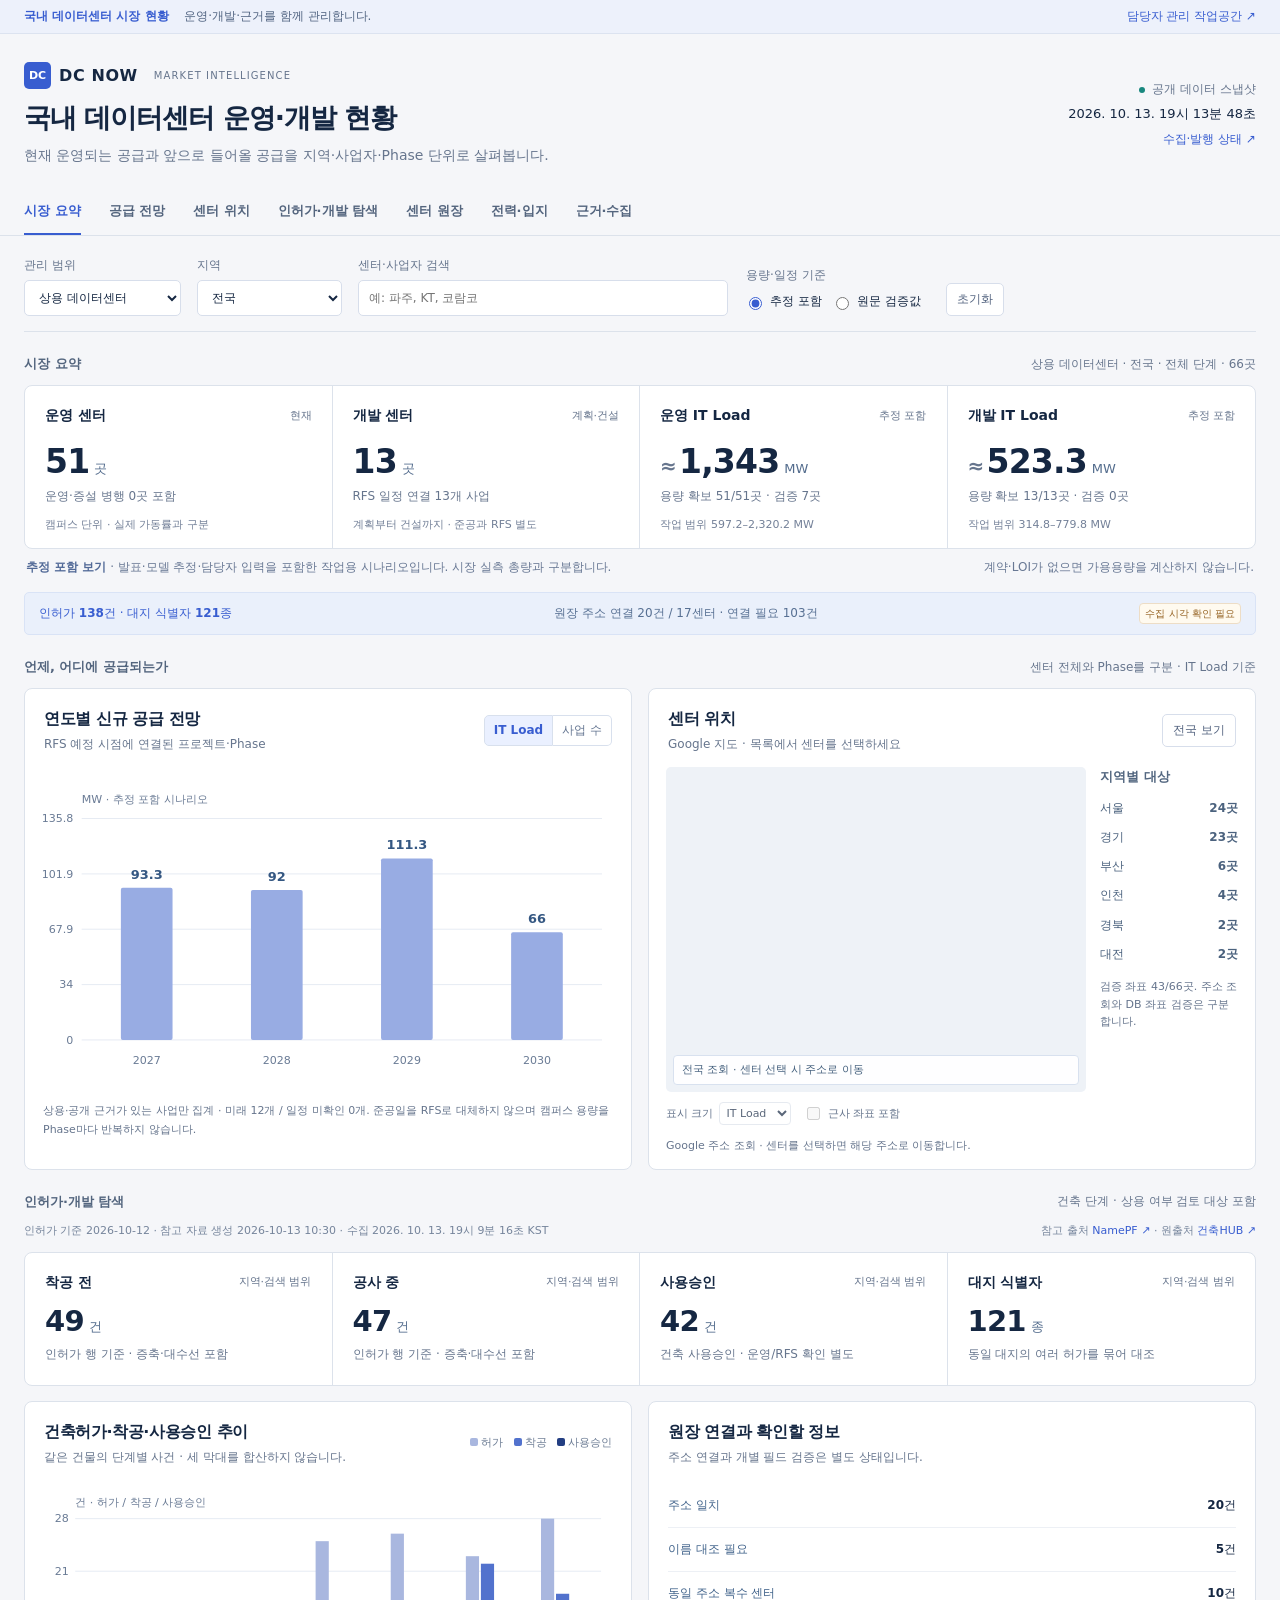
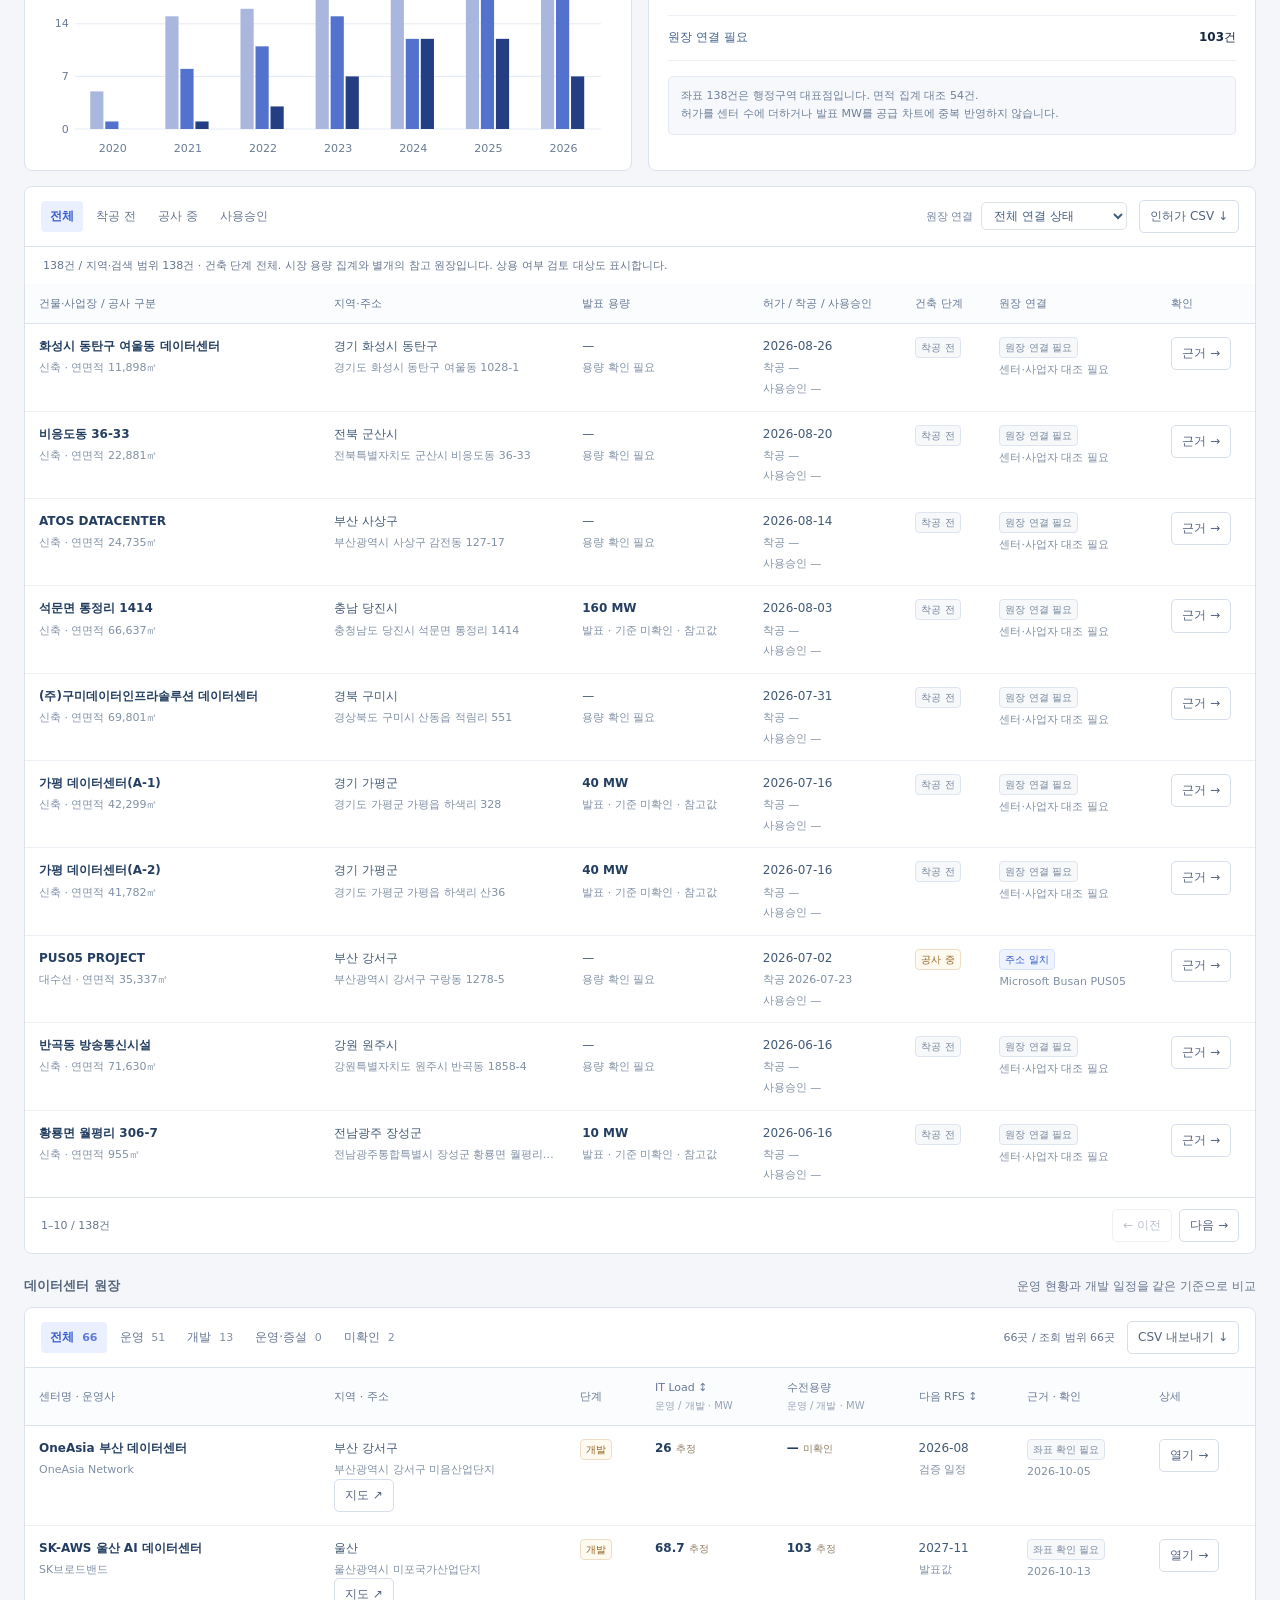
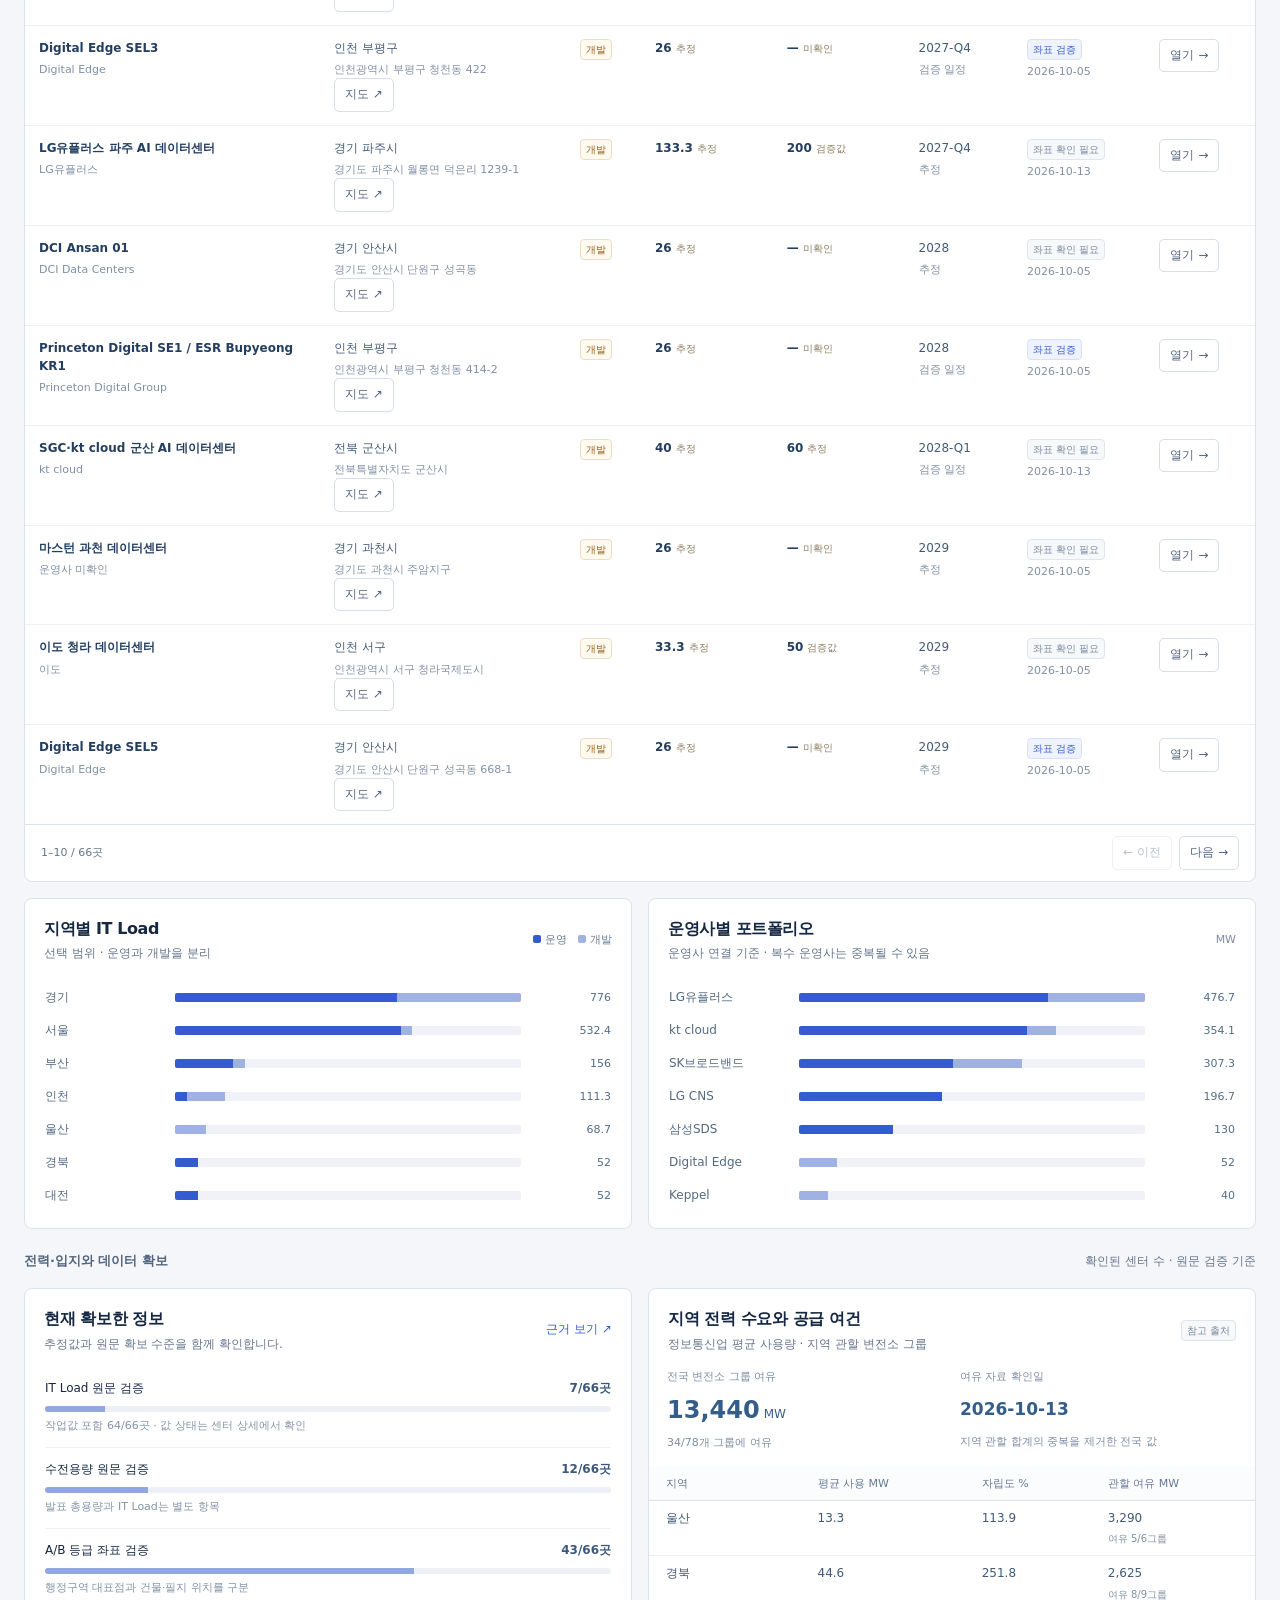
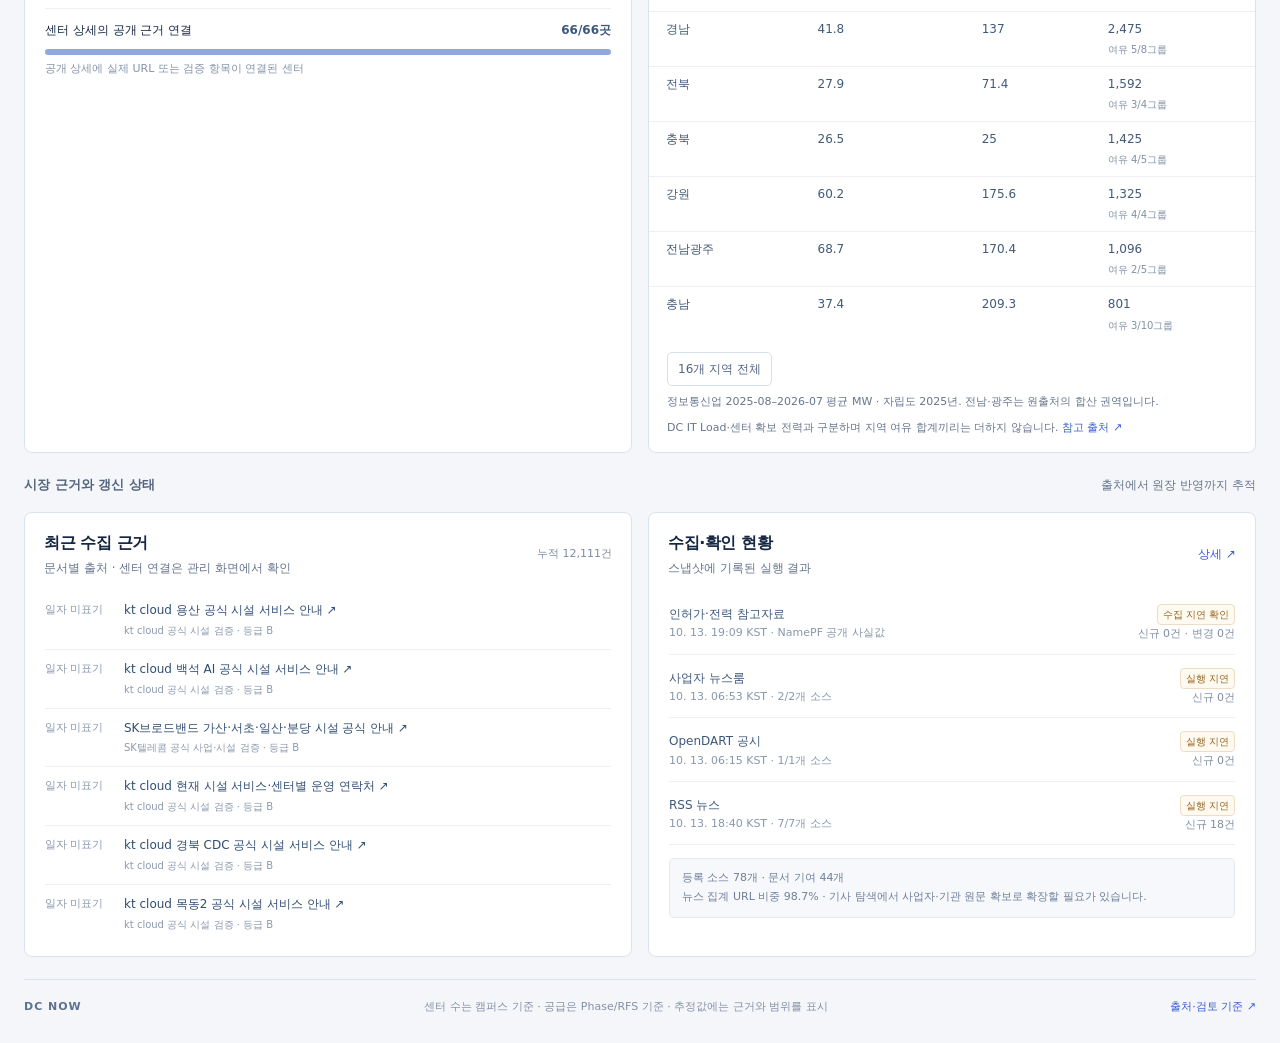
==== commit 5e637d68: "Add permit discovery and regional power intelligence" ====
--- a/deploy/index.html
+++ b/deploy/index.html
@@ -3,7 +3,7 @@
 <head>
 <meta charset="utf-8"><meta name="viewport" content="width=device-width,initial-scale=1">
 <meta name="theme-color" content="#f5f6f9"><title>DC NOW · 국내 데이터센터 시장 현황</title>
-<link rel="stylesheet" href="./market.css?v=fe630a4871b8">
+<link rel="stylesheet" href="./market.css?v=039ea99731e2">
 </head>
 <body data-mode="public">
 <div class="concept-note"><span>국내 데이터센터 시장 현황</span> 운영·개발·근거를 함께 관리합니다. <a href="./manage.html">담당자 관리 작업공간 ↗</a></div>
@@ -11,7 +11,7 @@
   <div><div class="brand"><span class="brand-icon" aria-hidden="true">DC</span><b>DC NOW</b><small>MARKET INTELLIGENCE</small></div><h1>국내 데이터센터 운영·개발 현황</h1><p>현재 운영되는 공급과 앞으로 들어올 공급을 지역·사업자·Phase 단위로 살펴봅니다.</p></div>
   <div class="snapshot"><span class="dot"></span> 공개 데이터 스냅샷<strong id="snapshotAt">불러오는 중</strong><a href="./manage.html#ops">수집·발행 상태 ↗</a></div>
 </header>
-<nav class="section-nav" aria-label="화면 영역"><a href="#summary">시장 요약</a><a href="#supply">공급 전망</a><a href="#location">센터 위치</a><a href="#register">센터 원장</a><a href="#infrastructure">전력·입지</a><a href="#intelligence">근거·수집</a></nav>
+<nav class="section-nav" aria-label="화면 영역"><a href="#summary">시장 요약</a><a href="#supply">공급 전망</a><a href="#location">센터 위치</a><a href="#permits">인허가·개발 탐색</a><a href="#register">센터 원장</a><a href="#infrastructure">전력·입지</a><a href="#intelligence">근거·수집</a></nav>
 <main>
 <section class="filters" aria-label="조회 조건">
   <label>관리 범위<select id="scope"><option value="COMMERCIAL">상용 데이터센터</option><option value="CLOUD_SELF_USE">클라우드·IT 자체센터</option><option value="ENTERPRISE">기업 전용센터</option><option value="ALL">전체 추적 대상</option></select></label>
@@ -23,11 +23,20 @@
 <div class="section-heading" id="summary"><h2>시장 요약</h2><span id="scopeNote"></span></div>
 <section class="kpis" id="kpis" aria-label="시장 요약 지표"></section>
 <div class="basis-note" id="basisNote" role="status"></div>
+<div id="discoveryRibbon" class="discovery-ribbon" hidden></div>
 <div class="section-heading"><h2>언제, 어디에 공급되는가</h2><span>센터 전체와 Phase를 구분 · IT Load 기준</span></div>
 <div class="overview-grid">
   <section class="panel supply-panel" id="supply"><header><div><h3>연도별 신규 공급 전망</h3><p>RFS 예정 시점에 연결된 프로젝트·Phase</p></div><div class="segmented" aria-label="차트 단위"><button data-metric="it" aria-pressed="true">IT Load</button><button data-metric="count" aria-pressed="false">사업 수</button></div></header><div id="supplyChart" class="chart"></div><div id="supplyNote" class="panel-note"></div></section>
   <section class="panel location-panel" id="location"><header><div><h3>센터 위치</h3><p>Google 지도 · 목록에서 센터를 선택하세요</p></div><button id="nationalMap" class="subtle">전국 보기</button></header><div class="map-layout"><div class="google-map"><div id="googleCanvas" hidden></div><iframe id="googleMap" title="Google 데이터센터 위치 지도" loading="lazy" referrerpolicy="no-referrer-when-downgrade" src="https://maps.google.com/maps?q=대한민국&amp;z=7&amp;output=embed"></iframe><div class="map-caption" id="mapCaption">전국 조회 · 센터 선택 시 주소로 이동</div></div><div class="map-side"><h4>지역별 대상</h4><div id="mapRegions"></div><div id="mapLegend" class="map-legend" hidden><span><i class="op-color"></i>운영</span><span><i class="dev-color"></i>개발</span><span><i class="mixed-color"></i>운영·증설</span></div><p id="mapQuality"></p></div></div><div class="map-controls"><label>표시 크기<select id="bubbleMetric" disabled><option value="it">IT Load</option><option value="grid">수전용량</option><option value="count">센터 수</option></select></label><label><input id="approximateCoordinates" type="checkbox" disabled> 근사 좌표 포함</label><span id="mapStatus" role="status">Google 주소 지도 · 좌표가 없는 센터도 원장에서 조회할 수 있습니다.</span></div></section>
 </div>
+<section id="permits" class="permit-section" hidden>
+<div class="section-heading"><h2>인허가·개발 탐색</h2><span>건축 단계 · 상용 여부 검토 대상 포함</span></div>
+<div id="permitMeta" class="dataset-meta"></div>
+<div id="permitMetrics" class="kpis permit-kpis"></div>
+<div class="overview-grid permit-overview"><section class="panel"><header><div><h3>건축허가·착공·사용승인 추이</h3><p>같은 건물의 단계별 사건 · 세 막대를 합산하지 않습니다.</p></div><span class="legend permit-legend"><i style="background:#a9b7df"></i>허가 <i style="background:#5272cd"></i>착공 <i style="background:#233e82"></i>사용승인</span></header><div id="permitChart" class="chart"></div></section><section class="panel"><header><div><h3>원장 연결과 확인할 정보</h3><p>주소 연결과 개별 필드 검증은 별도 상태입니다.</p></div></header><div id="permitConnections" class="connection-summary"></div></section></div>
+<section class="panel permit-register"><div class="table-toolbar permit-toolbar"><div class="stage-tabs" aria-label="건축 단계"><button data-permit-stage="" aria-pressed="true">전체</button><button data-permit-stage="착공 전" aria-pressed="false">착공 전</button><button data-permit-stage="공사 중" aria-pressed="false">공사 중</button><button data-permit-stage="준공" aria-pressed="false">사용승인</button></div><div class="permit-filters"><label>원장 연결<select id="permitConnection"><option value="">전체 연결 상태</option><option value="ADDRESS_MATCH">주소 일치</option><option value="NAME_HINT">이름 대조 필요</option><option value="AMBIGUOUS_ADDRESS">동일 주소 복수 센터</option><option value="UNLINKED">원장 연결 필요</option></select></label><button id="permitExport" class="subtle">인허가 CSV ↓</button></div></div>
+<div id="permitScope" class="panel-note"></div><div class="table-scroll"><table><thead><tr><th>건물·사업장 / 공사 구분</th><th>지역·주소</th><th>발표 용량</th><th>허가 / 착공 / 사용승인</th><th>건축 단계</th><th>원장 연결</th><th>확인</th></tr></thead><tbody id="permitRows"></tbody></table></div><div class="pagination"><span id="permitPageInfo"></span><div><button id="permitPrev" class="subtle">← 이전</button><button id="permitNext" class="subtle">다음 →</button></div></div></section>
+</section>
 <div class="section-heading" id="register"><h2>데이터센터 원장</h2><span>운영 현황과 개발 일정을 같은 기준으로 비교</span></div>
 <section class="panel register-panel">
   <div class="table-toolbar"><div class="stage-tabs" role="group" aria-label="운영 단계"><button data-stage="" aria-pressed="true">전체 <span></span></button><button data-stage="OPERATING" aria-pressed="false">운영 <span></span></button><button data-stage="DEVELOPMENT" aria-pressed="false">개발 <span></span></button><button data-stage="MIXED" aria-pressed="false">운영·증설 <span></span></button><button data-stage="UNKNOWN" aria-pressed="false">미확인 <span></span></button></div><div class="table-actions"><span id="resultCount" aria-live="polite"></span><button id="download" class="subtle">CSV 내보내기 ↓</button></div></div>
@@ -36,7 +45,7 @@
 </section>
 <div class="analytics-grid"><section class="panel"><header><div><h3>지역별 IT Load</h3><p>선택 범위 · 운영과 개발을 분리</p></div><span class="legend"><i class="op-color"></i>운영 <i class="dev-color"></i>개발</span></header><div id="regionBars" class="ranking"></div></section><section class="panel"><header><div><h3>운영사별 포트폴리오</h3><p>운영사 연결 기준 · 복수 운영사는 중복될 수 있음</p></div><span class="unit">MW</span></header><div id="companyBars" class="ranking"></div></section></div>
 <div class="section-heading" id="infrastructure"><h2>전력·입지와 데이터 확보</h2><span>확인된 센터 수 · 원문 검증 기준</span></div>
-<div class="infrastructure-grid"><section class="panel"><header><div><h3>현재 확보한 정보</h3><p>추정값과 원문 확보 수준을 함께 확인합니다.</p></div><a href="./manage.html#sources" target="_blank" rel="noopener">근거 보기 ↗</a></header><div id="coverage" class="coverage"></div></section><section class="panel data-roadmap"><header><div><h3>공공정보 연결 현황</h3><p>센터 근거와 지역 지표를 구분합니다.</p></div><span class="chip neutral">자료 확보 예정</span></header><div class="roadmap-item"><b>건축허가 → 착공 → 사용승인</b><span>건축HUB · 세움터</span><p>건물·대지 기준을 센터·Phase와 대조하고, 사용승인과 RFS를 별도 관리합니다.</p></div><div class="roadmap-item"><b>변전소 공급 여유 · 전력 확보</b><span>한국전력</span><p>센터의 확보 전력과 지역 계통 여유를 각각 표시합니다. 변전소 여유를 해당 센터의 가용전력으로 간주하지 않습니다.</p></div><div class="roadmap-item"><b>지역 전력 수요 · 제도·일정</b><span>한전 · 전력거래소 · 정부 원문</span><p>정보통신업 사용량은 산업 지표로 관리하고, 센터 IT Load와 구분합니다.</p></div></section></div>
+<div class="infrastructure-grid"><section class="panel"><header><div><h3>현재 확보한 정보</h3><p>추정값과 원문 확보 수준을 함께 확인합니다.</p></div><a href="./manage.html#sources" target="_blank" rel="noopener">근거 보기 ↗</a></header><div id="coverage" class="coverage"></div></section><section id="energyPanel" class="panel" hidden><header><div><h3>지역 전력 수요와 공급 여건</h3><p>정보통신업 평균 사용량 · 지역 관할 변전소 그룹</p></div><span class="chip neutral">참고 출처</span></header><div id="energySummary" class="energy-summary"></div><div class="table-scroll"><table class="energy-table"><thead><tr><th>지역</th><th>평균 사용 MW</th><th>자립도 %</th><th>관할 여유 MW</th></tr></thead><tbody id="energyRows"></tbody></table></div><div id="energyNote" class="panel-note"></div></section></div>
 <div class="section-heading" id="intelligence"><h2>시장 근거와 갱신 상태</h2><span>출처에서 원장 반영까지 추적</span></div>
 <div class="intelligence-grid"><section class="panel"><header><div><h3>최근 수집 근거</h3><p>문서별 출처 · 센터 연결은 관리 화면에서 확인</p></div><span id="evidenceTotal" class="unit"></span></header><div id="evidence" class="news-list"></div></section><section class="panel"><header><div><h3>수집·확인 현황</h3><p>스냅샷에 기록된 실행 결과</p></div><a href="./manage.html#ops" target="_blank" rel="noopener">상세 ↗</a></header><div id="runs" class="runs"></div><div class="source-quality" id="sourceQuality"></div></section></div>
 <footer><b>DC NOW</b><span>센터 수는 캠퍼스 기준 · 공급은 Phase/RFS 기준 · 추정값에는 근거와 범위를 표시</span><a href="./manage.html#sources">출처·검토 기준 ↗</a></footer>
@@ -44,5 +53,5 @@
 <dialog id="detailDialog" class="detail-dialog" aria-labelledby="detailTitle"><div class="drawer-head"><div><small>DATA CENTER PROFILE</small><h2 id="detailTitle"></h2><div id="detailMeta"></div></div><button id="closeDetail" class="close-button" aria-label="센터 상세 닫기">×</button></div><div id="detailBody" class="drawer-body"></div><div class="drawer-foot"><span>공개 화면의 개인 수정안은 담당자 원장과 구분됩니다.</span><a id="editorLink" class="primary-link" target="_blank" rel="noopener">추정·키인 수정 열기 ↗</a></div></dialog>
 <p id="error" role="alert" hidden></p><noscript>동적 필터와 상세 탐색에는 JavaScript가 필요합니다. 아래 공개 원장을 확인할 수 있습니다.</noscript><section id="initialMarket" class="initial-market"><h2>공개 센터 원장</h2><p>전체 추적 <strong id="initialTotal">146</strong>곳 · 상용 <strong id="initialCommercial">66</strong>곳 · 공개 근거 <strong id="initialEvidence">591</strong>건</p><div class="table-scroll"><table><thead><tr><th>센터</th><th>지역</th><th>운영·개발</th></tr></thead><tbody id="initialRows"><tr><td>GS 동해 AI 데이터센터</td><td>강원특별자치도</td><td>미확인</td></tr><tr><td>원주 KT 협의 AI 데이터센터 수집 검증 대상</td><td>강원특별자치도</td><td>미확인</td></tr><tr><td>NAVER 데이터센터 각 춘천</td><td>강원특별자치도</td><td>운영</td></tr><tr><td>더존 춘천 IDC</td><td>강원특별자치도</td><td>미확인</td></tr><tr><td>삼성SDS 춘천 데이터센터</td><td>강원특별자치도</td><td>운영</td></tr><tr><td>Equinix SL2x</td><td>경기도</td><td>미확인</td></tr><tr><td>Equinix SL3x</td><td>경기도</td><td>미확인</td></tr><tr><td>Equinix SL4</td><td>경기도</td><td>미확인</td></tr><tr><td>LG CNS 삼송 A동 데이터센터</td><td>경기도</td><td>미확인</td></tr><tr><td>LG CNS 삼송 B동 데이터센터</td><td>경기도</td><td>미확인</td></tr><tr><td>SK브로드밴드 일산 데이터센터</td><td>경기도</td><td>운영</td></tr><tr><td>SK브로드밴드 일산 제2 데이터센터</td><td>경기도</td><td>운영</td></tr><tr><td>kt cloud 백석 AI 데이터센터</td><td>경기도</td><td>운영</td></tr><tr><td>KINX 과천센터</td><td>경기도</td><td>운영</td></tr><tr><td>마스턴 과천 데이터센터</td><td>경기도</td><td>개발</td></tr><tr><td>펄어비스 과천 IT센터 수집 검증 대상</td><td>경기도</td><td>미확인</td></tr><tr><td>Digital Realty ICN11</td><td>경기도</td><td>미확인</td></tr><tr><td>신세계그룹 김포 AI 데이터센터 수집 검증 대상</td><td>경기도</td><td>미확인</td></tr><tr><td>카카오 남양주 데이터센터</td><td>경기도</td><td>미확인</td></tr><tr><td>SC Zeus 부천 데이터센터</td><td>경기도</td><td>미확인</td></tr></tbody></table></div></section>
 <!--MARKET_DATA-->
-<script src="./manager-core.js?v=90d21a76bec2"></script><script src="./google-map.js?v=787db06208b5"></script><script src="./market.js?v=dca5d2a2fb6e"></script>
+<script src="./manager-core.js?v=90d21a76bec2"></script><script src="./google-map.js?v=787db06208b5"></script><script src="./development.js?v=7b6e67ded60f"></script><script src="./market.js?v=ca14417f914c"></script>
 </body></html>
--- a/deploy/market.css
+++ b/deploy/market.css
@@ -8,3 +8,6 @@
 @media(max-width:760px){.map-controls{padding:10px 12px}.initial-market{margin:15px}}
 
 .chip.bad{color:#a64545;background:#fff3f1;border-color:#edceca}
+.discovery-ribbon{display:flex;align-items:center;justify-content:space-between;gap:15px;flex-wrap:wrap;background:#eaf0fb;border:1px solid #d9e3f6;border-radius:5px;padding:10px 14px;font-size:12px;margin-top:15px;color:#577093}.discovery-ribbon b{font-variant-numeric:tabular-nums}.dataset-meta{display:flex;justify-content:space-between;gap:12px;flex-wrap:wrap;font-size:11px;color:#75849b;margin:8px 0 12px}.dataset-meta strong{color:#a64545;flex-basis:100%}.permit-kpis .kpi{min-height:132px}.permit-kpis .kpi-value{font-size:29px;margin:10px 0 4px}.permit-overview{margin:15px 0}.permit-overview .chart{height:290px}.connection-summary{padding:4px 19px 18px}.connection-item{display:flex;justify-content:space-between;align-items:center;border-bottom:1px solid #edf0f5;padding:12px 0;font-size:12px}.connection-item button{border:0;padding:0;background:none;font:inherit;color:#41638b;cursor:pointer}.connection-item b{font-weight:550;font-variant-numeric:tabular-nums}.connection-summary .source-quality{margin:15px 0 0}.permit-register .panel-note{padding-bottom:8px}.permit-filters{display:flex;align-items:center;gap:12px}.permit-filters label{font-size:11px;color:#71839f;display:flex;align-items:center;gap:8px}.permit-filters select{background:white;border:1px solid var(--line);border-radius:5px;padding:5px 8px;font-size:12px;color:#415d80}.permit-name{border:0;padding:0;background:none;text-align:left;color:#234164;font:inherit;font-weight:600;cursor:pointer}.energy-summary{display:grid;grid-template-columns:1fr 1fr;padding:1px 18px 15px;gap:16px}.energy-summary small,.energy-summary span{display:block;font-size:11px;color:#7c8da5}.energy-summary b{display:block;font-size:24px;font-weight:600;color:#345e89;margin:5px 0}.energy-summary b em{font-size:12px;font-style:normal;margin-left:4px;font-weight:400}.energy-summary .energy-date{font-size:17px;margin:10px 0}.energy-table{min-width:0;font-size:12px}.energy-table td:first-child{min-width:0;width:25%}.energy-table td{padding:8px 17px;white-space:nowrap;font-variant-numeric:tabular-nums}.energy-table th{padding:8px 17px}.energy-table td:nth-child(2){width:auto}.energy-table td small{font-size:10px}#energyNote p{margin-top:7px}#permitNoteForm label{font-size:12px;color:#6d829f}#permitNote{display:block;resize:vertical;width:100%;border:1px solid var(--line);border-radius:5px;padding:9px;margin:7px 0 9px;font:inherit;font-size:12px}#permitNoteStatus{display:block;font-size:11px;color:#467264;margin-top:7px}.permit-section{scroll-margin-top:20px}
+@media(max-width:760px){.discovery-ribbon{gap:7px;font-size:11px;padding:9px 12px}.dataset-meta{font-size:10px;gap:5px}.permit-kpis .kpi{min-height:126px}.permit-overview .chart{height:260px}.permit-filters{width:100%;justify-content:space-between;gap:8px}.permit-filters select{max-width:155px}.connection-summary{padding:0 14px 14px}.energy-summary{padding:0 14px 12px;gap:10px}.energy-summary b{font-size:21px}.energy-summary .energy-date{font-size:15px}.energy-table td,.energy-table th{padding:8px;font-size:11px}.energy-table th{white-space:normal}.energy-table{min-width:0}}
+.permit-legend{white-space:normal;text-align:right;line-height:1.8;max-width:180px}.permit-legend i{display:inline-block;width:8px;height:8px;border-radius:2px;margin:0 3px 0 7px}
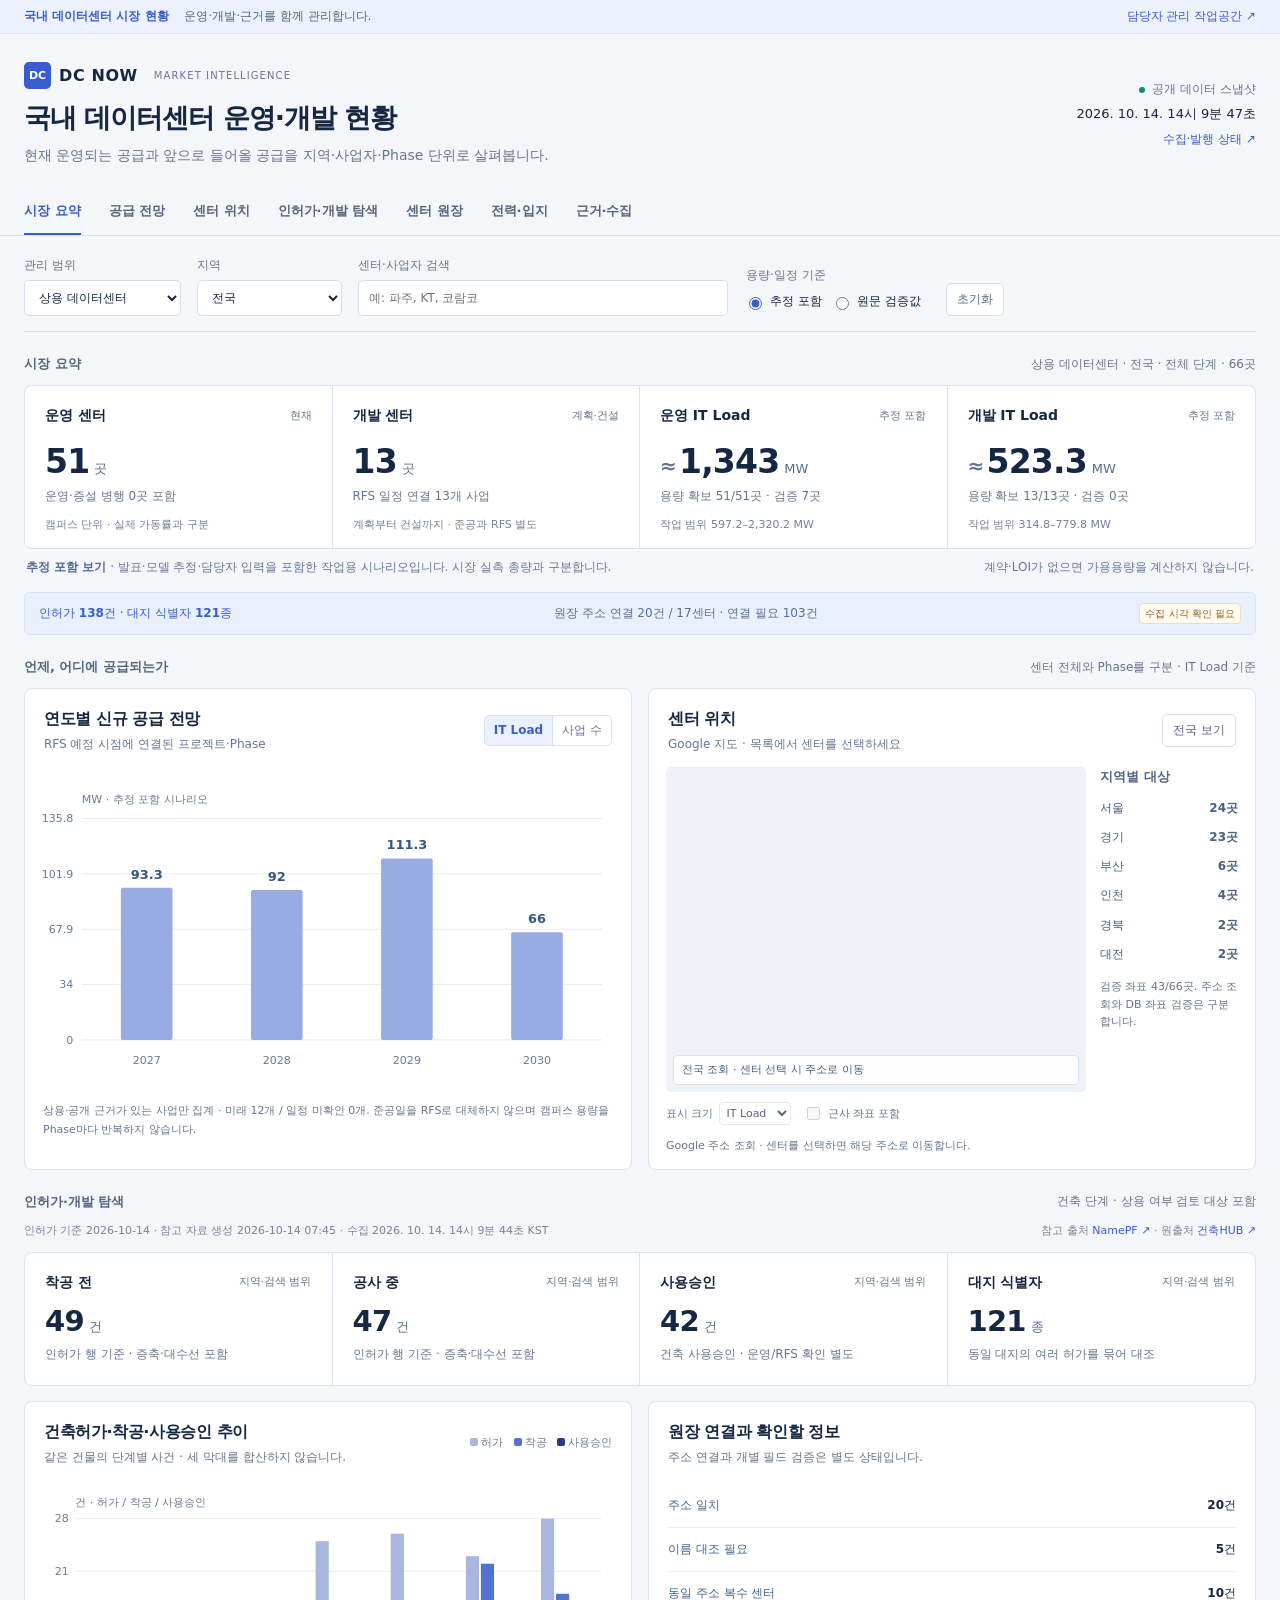
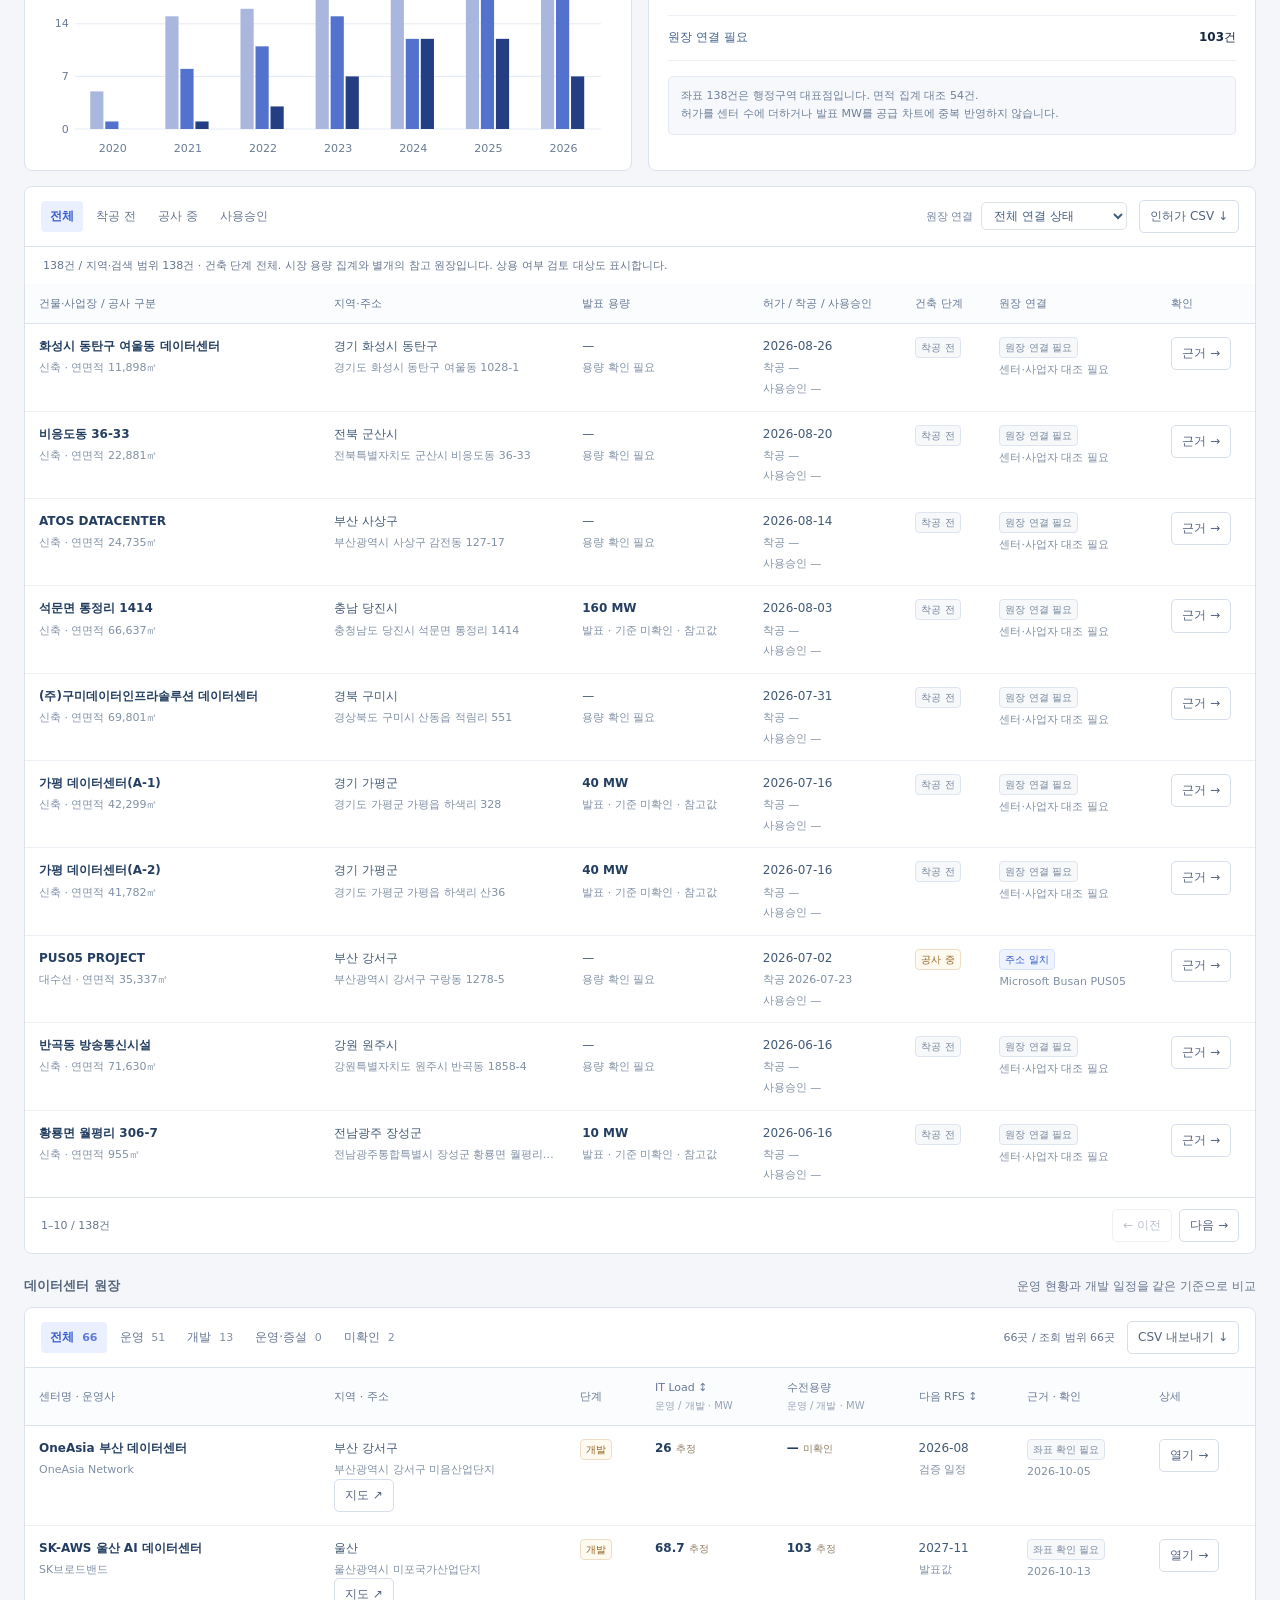
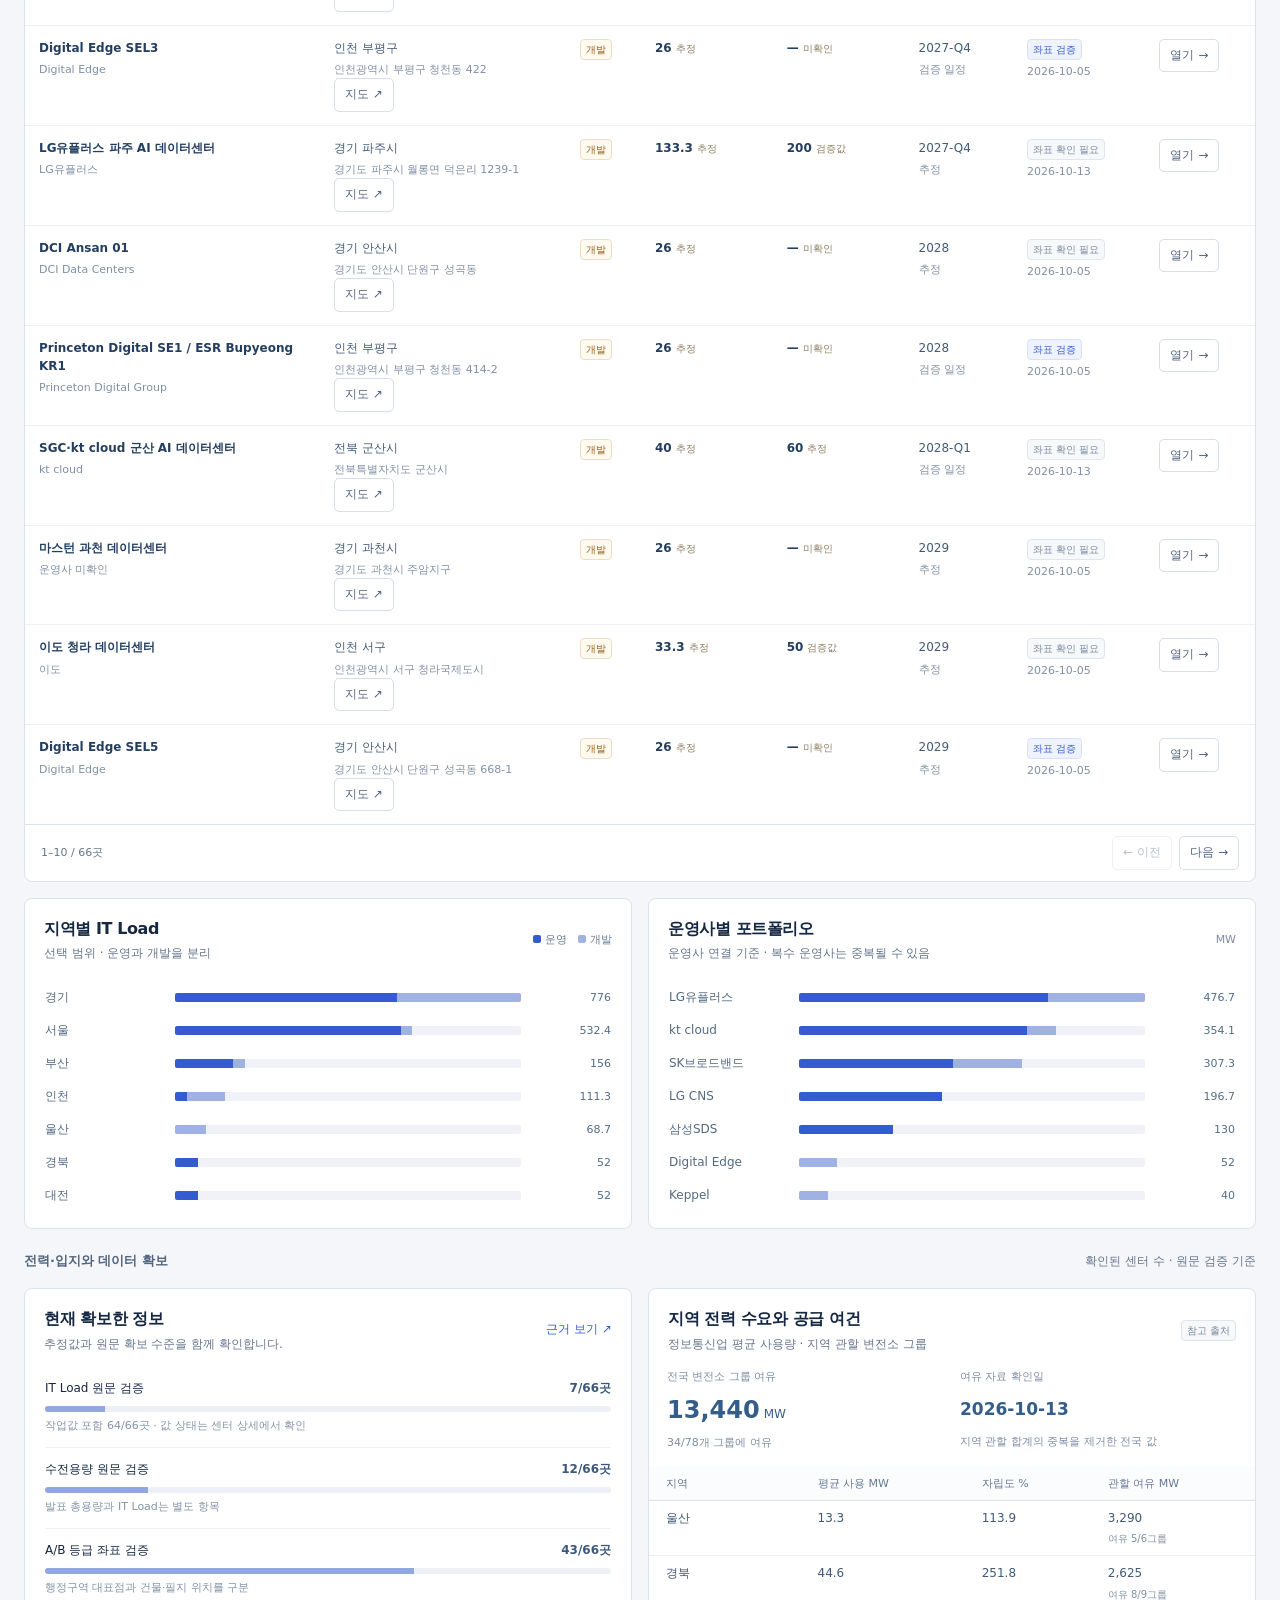
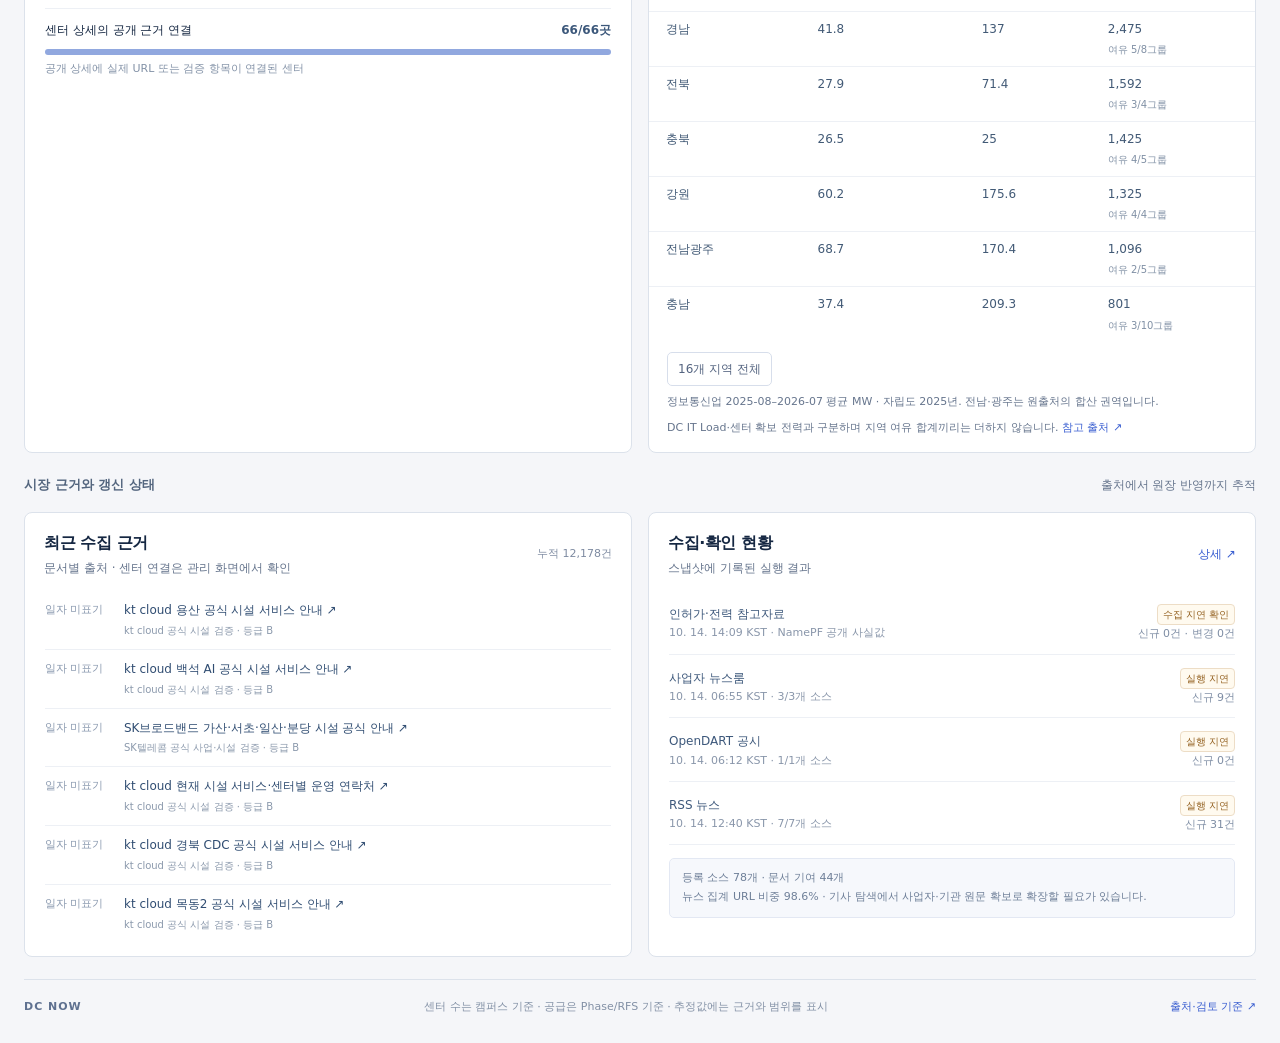
==== commit d2d32558: "Fix market navigation and reset all dashboard filters" ====
--- a/deploy/index.html
+++ b/deploy/index.html
@@ -11,7 +11,7 @@
   <div><div class="brand"><span class="brand-icon" aria-hidden="true">DC</span><b>DC NOW</b><small>MARKET INTELLIGENCE</small></div><h1>국내 데이터센터 운영·개발 현황</h1><p>현재 운영되는 공급과 앞으로 들어올 공급을 지역·사업자·Phase 단위로 살펴봅니다.</p></div>
   <div class="snapshot"><span class="dot"></span> 공개 데이터 스냅샷<strong id="snapshotAt">불러오는 중</strong><a href="./manage.html#ops">수집·발행 상태 ↗</a></div>
 </header>
-<nav class="section-nav" aria-label="화면 영역"><a href="#summary">시장 요약</a><a href="#supply">공급 전망</a><a href="#location">센터 위치</a><a href="#permits">인허가·개발 탐색</a><a href="#register">센터 원장</a><a href="#infrastructure">전력·입지</a><a href="#intelligence">근거·수집</a></nav>
+<nav class="section-nav" aria-label="화면 영역"><a href="#summary">시장 요약</a><a href="#supply">공급 전망</a><a href="#location">센터 위치</a><a href="#permits">인허가·개발 탐색</a><a href="#centers">센터 원장</a><a href="#infrastructure">전력·입지</a><a href="#intelligence">근거·수집</a></nav>
 <main>
 <section class="filters" aria-label="조회 조건">
   <label>관리 범위<select id="scope"><option value="COMMERCIAL">상용 데이터센터</option><option value="CLOUD_SELF_USE">클라우드·IT 자체센터</option><option value="ENTERPRISE">기업 전용센터</option><option value="ALL">전체 추적 대상</option></select></label>
@@ -37,7 +37,7 @@
 <section class="panel permit-register"><div class="table-toolbar permit-toolbar"><div class="stage-tabs" aria-label="건축 단계"><button data-permit-stage="" aria-pressed="true">전체</button><button data-permit-stage="착공 전" aria-pressed="false">착공 전</button><button data-permit-stage="공사 중" aria-pressed="false">공사 중</button><button data-permit-stage="준공" aria-pressed="false">사용승인</button></div><div class="permit-filters"><label>원장 연결<select id="permitConnection"><option value="">전체 연결 상태</option><option value="ADDRESS_MATCH">주소 일치</option><option value="NAME_HINT">이름 대조 필요</option><option value="AMBIGUOUS_ADDRESS">동일 주소 복수 센터</option><option value="UNLINKED">원장 연결 필요</option></select></label><button id="permitExport" class="subtle">인허가 CSV ↓</button></div></div>
 <div id="permitScope" class="panel-note"></div><div class="table-scroll"><table><thead><tr><th>건물·사업장 / 공사 구분</th><th>지역·주소</th><th>발표 용량</th><th>허가 / 착공 / 사용승인</th><th>건축 단계</th><th>원장 연결</th><th>확인</th></tr></thead><tbody id="permitRows"></tbody></table></div><div class="pagination"><span id="permitPageInfo"></span><div><button id="permitPrev" class="subtle">← 이전</button><button id="permitNext" class="subtle">다음 →</button></div></div></section>
 </section>
-<div class="section-heading" id="register"><h2>데이터센터 원장</h2><span>운영 현황과 개발 일정을 같은 기준으로 비교</span></div>
+<div class="section-heading" id="centers"><h2>데이터센터 원장</h2><span>운영 현황과 개발 일정을 같은 기준으로 비교</span></div>
 <section class="panel register-panel">
   <div class="table-toolbar"><div class="stage-tabs" role="group" aria-label="운영 단계"><button data-stage="" aria-pressed="true">전체 <span></span></button><button data-stage="OPERATING" aria-pressed="false">운영 <span></span></button><button data-stage="DEVELOPMENT" aria-pressed="false">개발 <span></span></button><button data-stage="MIXED" aria-pressed="false">운영·증설 <span></span></button><button data-stage="UNKNOWN" aria-pressed="false">미확인 <span></span></button></div><div class="table-actions"><span id="resultCount" aria-live="polite"></span><button id="download" class="subtle">CSV 내보내기 ↓</button></div></div>
   <div class="table-scroll"><table><thead><tr><th>센터명 · 운영사</th><th>지역 · 주소</th><th>단계</th><th><button data-sort="it">IT Load ↕</button><small>운영 / 개발 · MW</small></th><th>수전용량<small>운영 / 개발 · MW</small></th><th><button data-sort="rfs">다음 RFS ↕</button></th><th>근거 · 확인</th><th>상세</th></tr></thead><tbody id="siteRows"></tbody></table></div>
@@ -53,5 +53,5 @@
 <dialog id="detailDialog" class="detail-dialog" aria-labelledby="detailTitle"><div class="drawer-head"><div><small>DATA CENTER PROFILE</small><h2 id="detailTitle"></h2><div id="detailMeta"></div></div><button id="closeDetail" class="close-button" aria-label="센터 상세 닫기">×</button></div><div id="detailBody" class="drawer-body"></div><div class="drawer-foot"><span>공개 화면의 개인 수정안은 담당자 원장과 구분됩니다.</span><a id="editorLink" class="primary-link" target="_blank" rel="noopener">추정·키인 수정 열기 ↗</a></div></dialog>
 <p id="error" role="alert" hidden></p><noscript>동적 필터와 상세 탐색에는 JavaScript가 필요합니다. 아래 공개 원장을 확인할 수 있습니다.</noscript><section id="initialMarket" class="initial-market"><h2>공개 센터 원장</h2><p>전체 추적 <strong id="initialTotal">146</strong>곳 · 상용 <strong id="initialCommercial">66</strong>곳 · 공개 근거 <strong id="initialEvidence">591</strong>건</p><div class="table-scroll"><table><thead><tr><th>센터</th><th>지역</th><th>운영·개발</th></tr></thead><tbody id="initialRows"><tr><td>GS 동해 AI 데이터센터</td><td>강원특별자치도</td><td>미확인</td></tr><tr><td>원주 KT 협의 AI 데이터센터 수집 검증 대상</td><td>강원특별자치도</td><td>미확인</td></tr><tr><td>NAVER 데이터센터 각 춘천</td><td>강원특별자치도</td><td>운영</td></tr><tr><td>더존 춘천 IDC</td><td>강원특별자치도</td><td>미확인</td></tr><tr><td>삼성SDS 춘천 데이터센터</td><td>강원특별자치도</td><td>운영</td></tr><tr><td>Equinix SL2x</td><td>경기도</td><td>미확인</td></tr><tr><td>Equinix SL3x</td><td>경기도</td><td>미확인</td></tr><tr><td>Equinix SL4</td><td>경기도</td><td>미확인</td></tr><tr><td>LG CNS 삼송 A동 데이터센터</td><td>경기도</td><td>미확인</td></tr><tr><td>LG CNS 삼송 B동 데이터센터</td><td>경기도</td><td>미확인</td></tr><tr><td>SK브로드밴드 일산 데이터센터</td><td>경기도</td><td>운영</td></tr><tr><td>SK브로드밴드 일산 제2 데이터센터</td><td>경기도</td><td>운영</td></tr><tr><td>kt cloud 백석 AI 데이터센터</td><td>경기도</td><td>운영</td></tr><tr><td>KINX 과천센터</td><td>경기도</td><td>운영</td></tr><tr><td>마스턴 과천 데이터센터</td><td>경기도</td><td>개발</td></tr><tr><td>펄어비스 과천 IT센터 수집 검증 대상</td><td>경기도</td><td>미확인</td></tr><tr><td>Digital Realty ICN11</td><td>경기도</td><td>미확인</td></tr><tr><td>신세계그룹 김포 AI 데이터센터 수집 검증 대상</td><td>경기도</td><td>미확인</td></tr><tr><td>카카오 남양주 데이터센터</td><td>경기도</td><td>미확인</td></tr><tr><td>SC Zeus 부천 데이터센터</td><td>경기도</td><td>미확인</td></tr></tbody></table></div></section>
 <!--MARKET_DATA-->
-<script src="./manager-core.js?v=90d21a76bec2"></script><script src="./google-map.js?v=787db06208b5"></script><script src="./development.js?v=7b6e67ded60f"></script><script src="./market.js?v=ca14417f914c"></script>
+<script src="./manager-core.js?v=90d21a76bec2"></script><script src="./google-map.js?v=787db06208b5"></script><script src="./development.js?v=591453c129d8"></script><script src="./market.js?v=578afd3c9334"></script>
 </body></html>
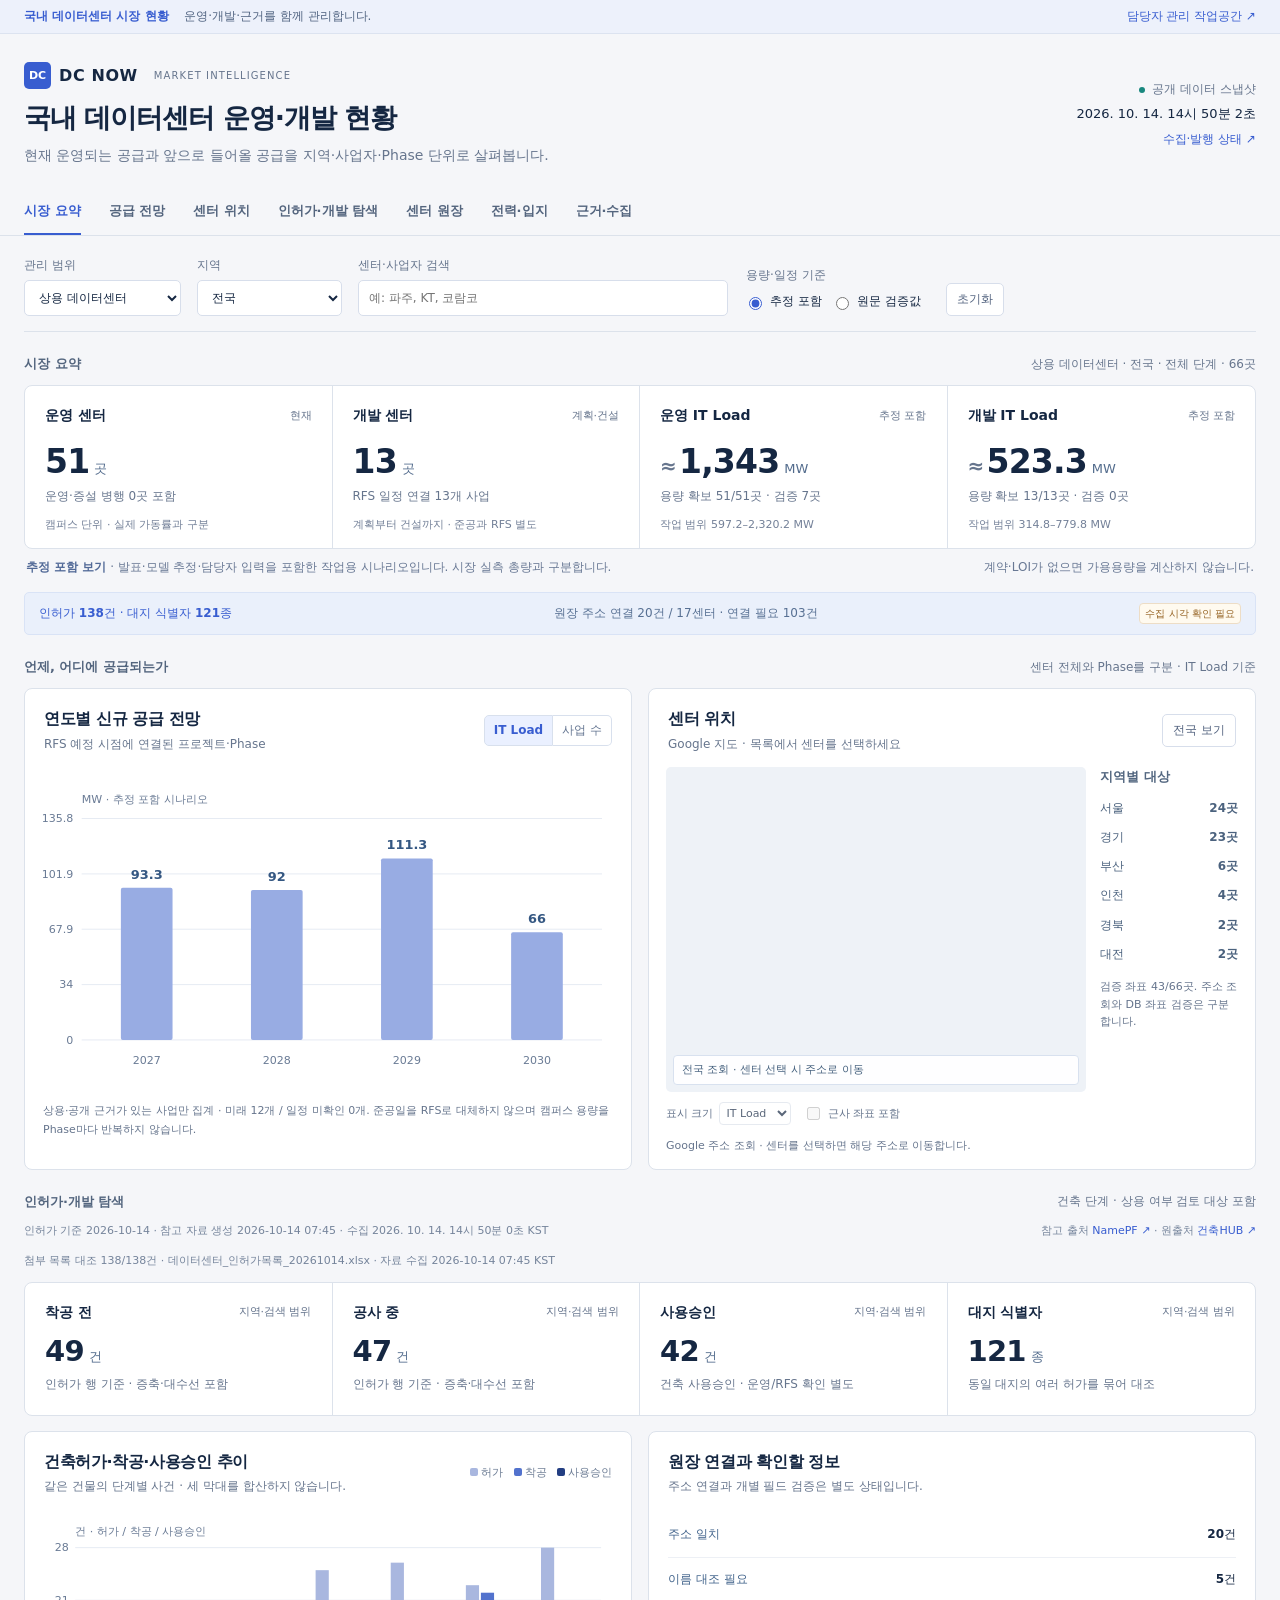
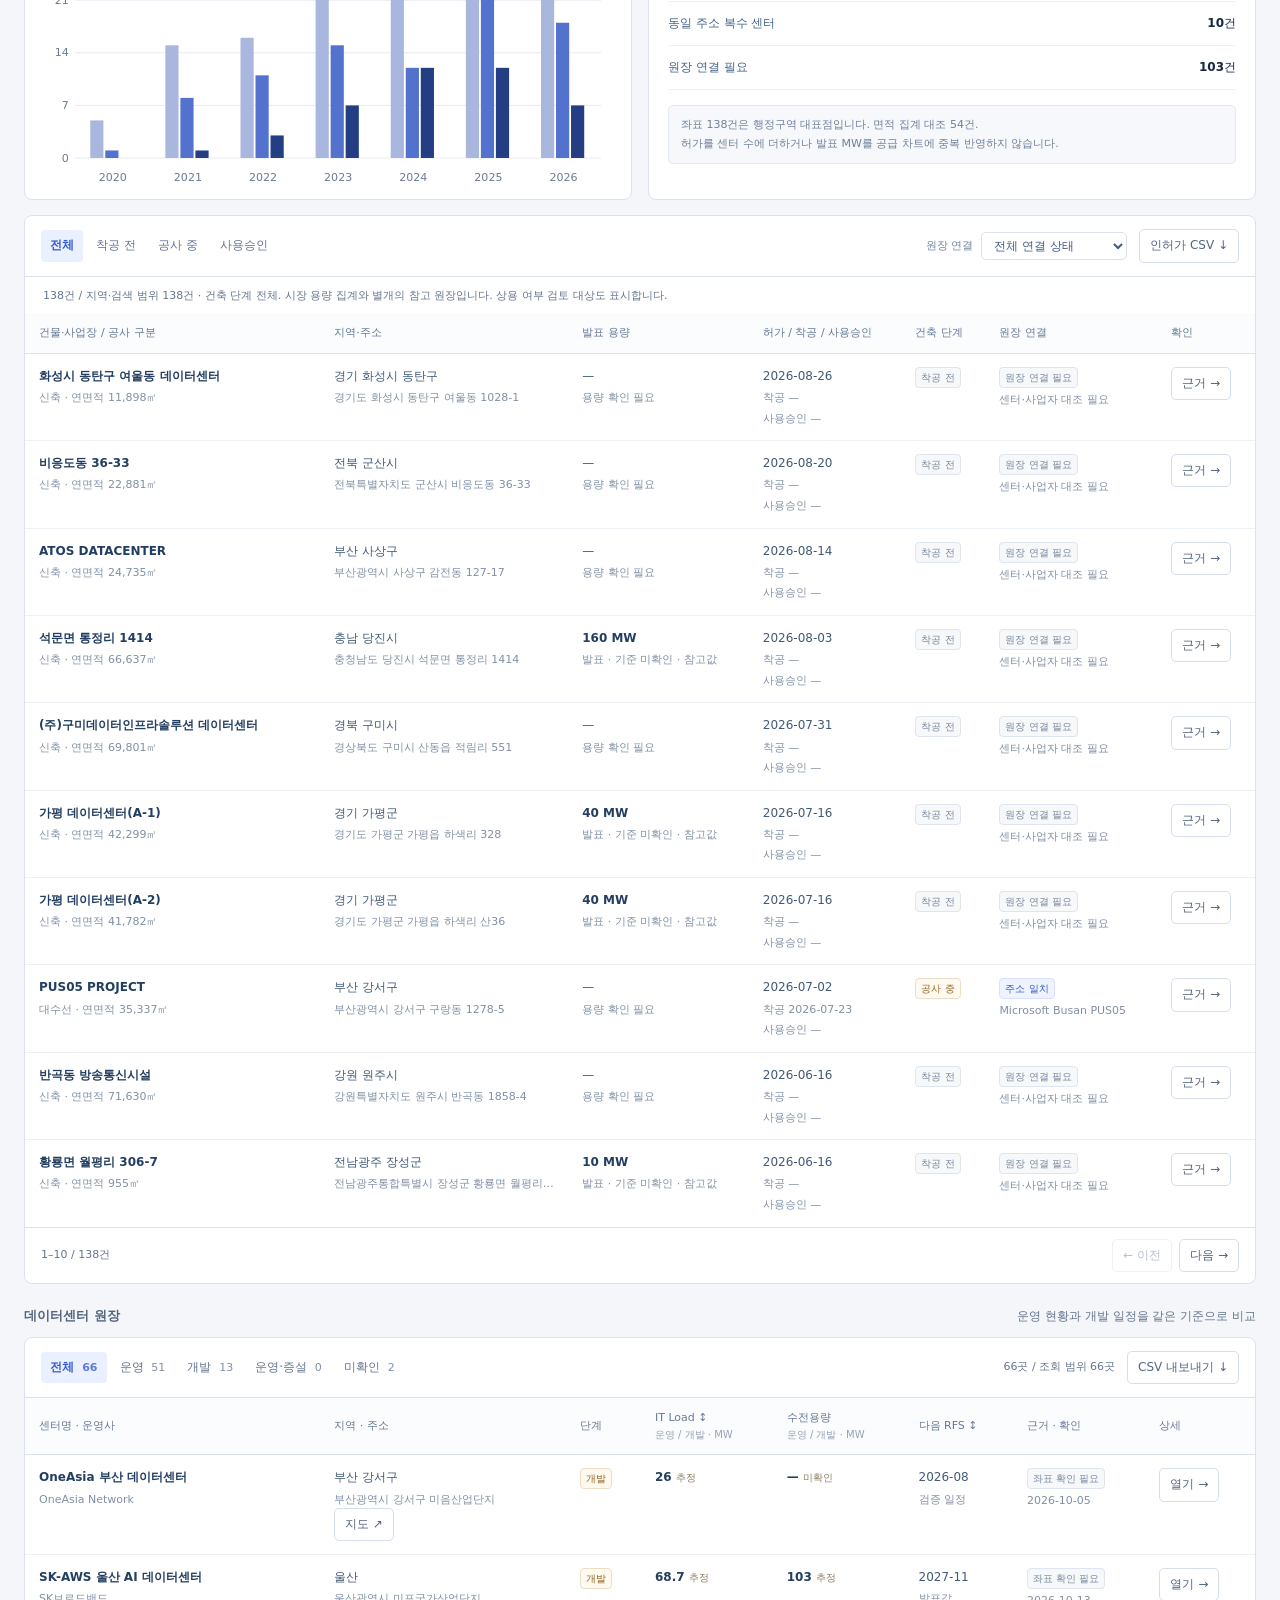
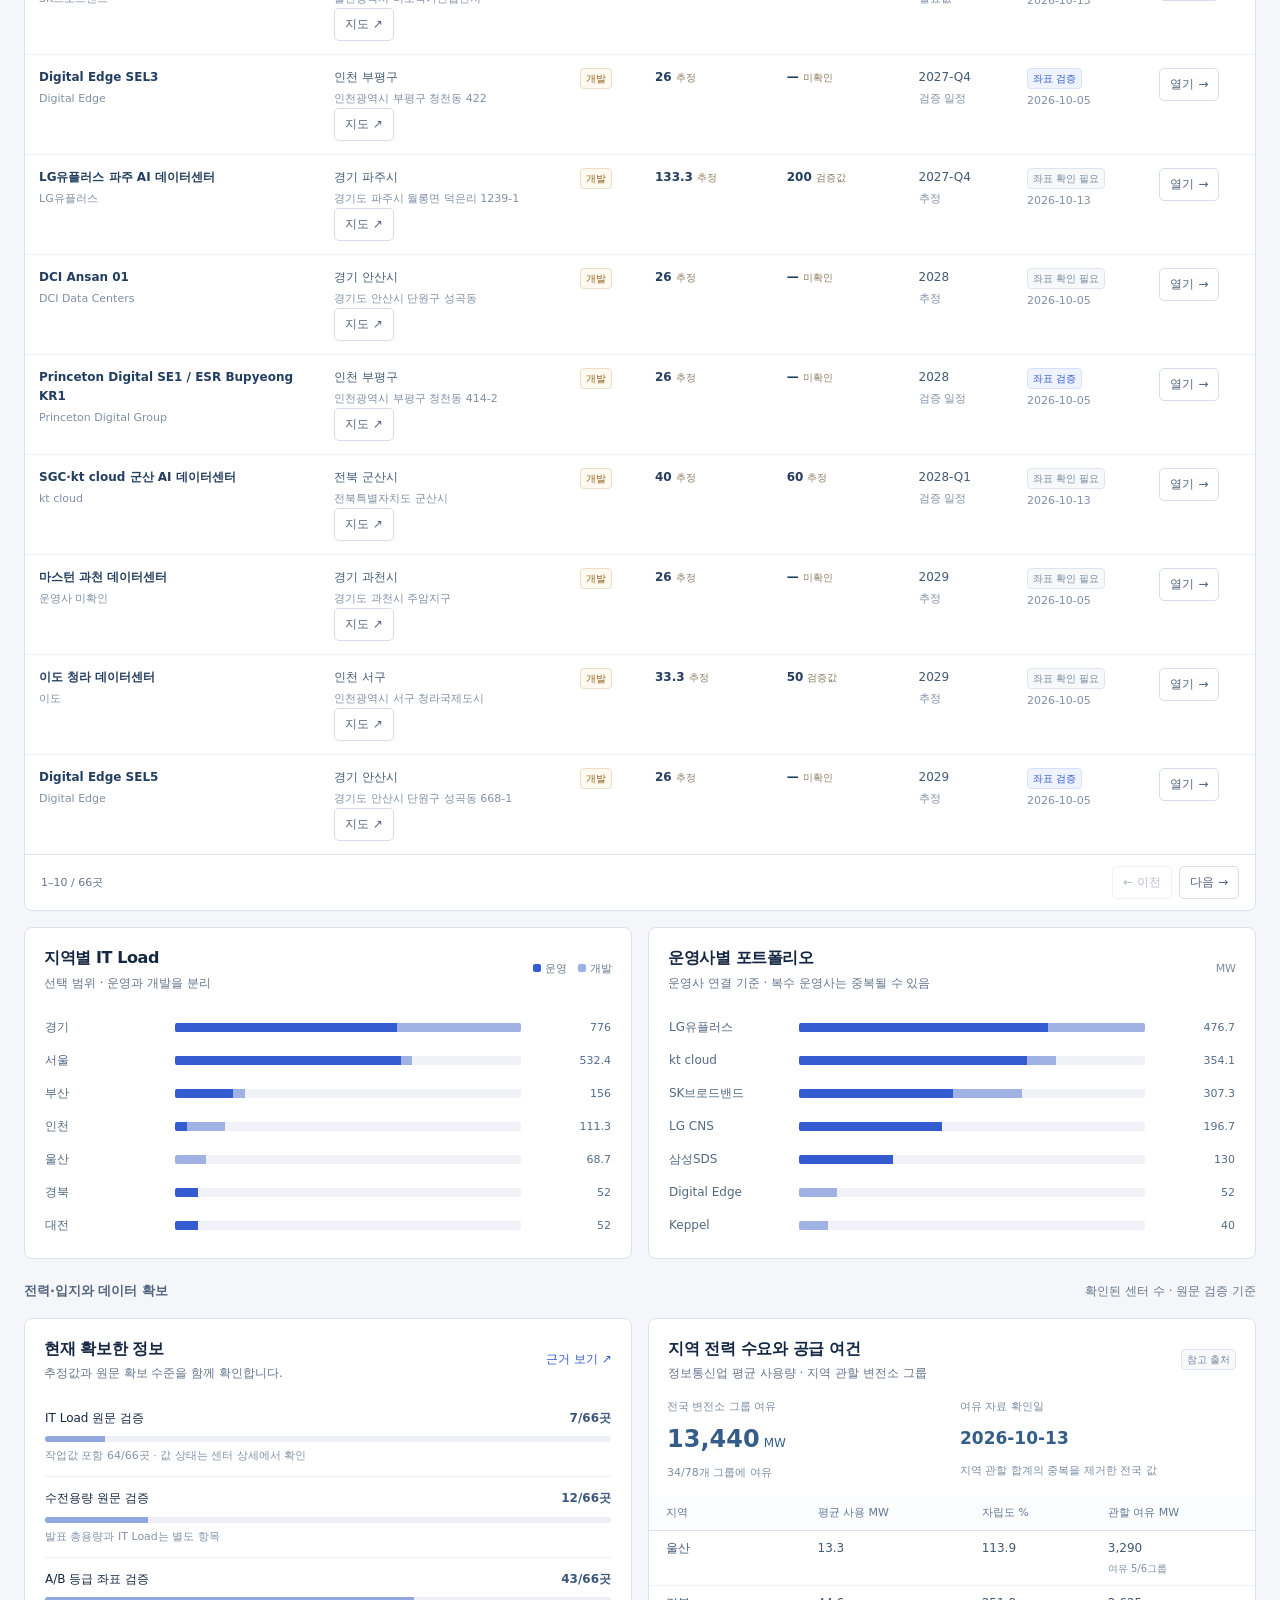
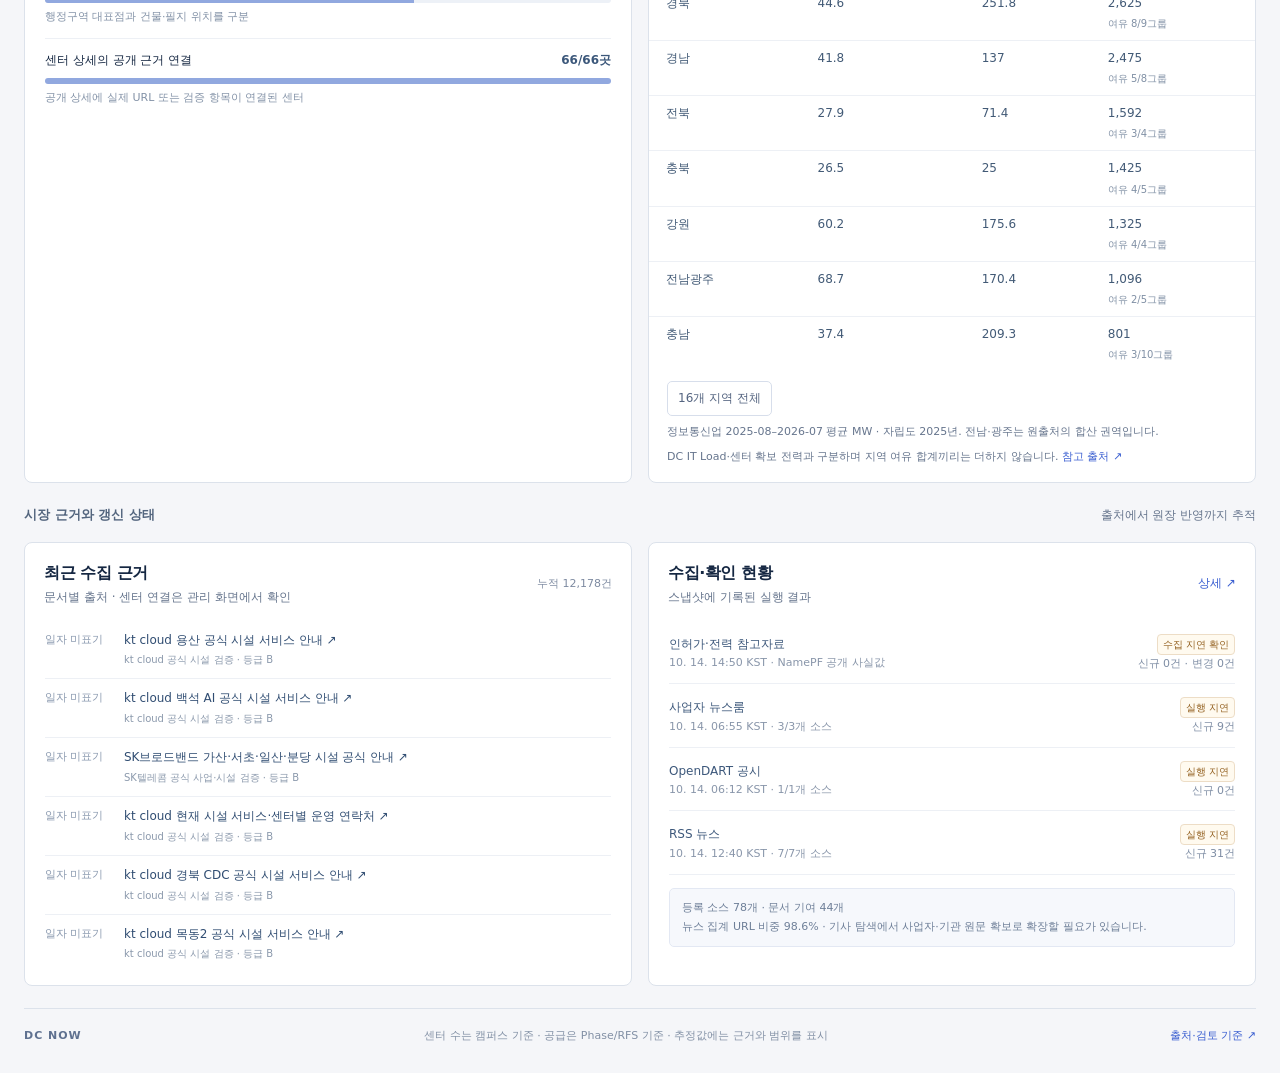
==== commit eb4a6356: "Reconcile supplied permit workbook and publish supplemental facts" ====
--- a/deploy/index.html
+++ b/deploy/index.html
@@ -53,5 +53,5 @@
 <dialog id="detailDialog" class="detail-dialog" aria-labelledby="detailTitle"><div class="drawer-head"><div><small>DATA CENTER PROFILE</small><h2 id="detailTitle"></h2><div id="detailMeta"></div></div><button id="closeDetail" class="close-button" aria-label="센터 상세 닫기">×</button></div><div id="detailBody" class="drawer-body"></div><div class="drawer-foot"><span>공개 화면의 개인 수정안은 담당자 원장과 구분됩니다.</span><a id="editorLink" class="primary-link" target="_blank" rel="noopener">추정·키인 수정 열기 ↗</a></div></dialog>
 <p id="error" role="alert" hidden></p><noscript>동적 필터와 상세 탐색에는 JavaScript가 필요합니다. 아래 공개 원장을 확인할 수 있습니다.</noscript><section id="initialMarket" class="initial-market"><h2>공개 센터 원장</h2><p>전체 추적 <strong id="initialTotal">146</strong>곳 · 상용 <strong id="initialCommercial">66</strong>곳 · 공개 근거 <strong id="initialEvidence">591</strong>건</p><div class="table-scroll"><table><thead><tr><th>센터</th><th>지역</th><th>운영·개발</th></tr></thead><tbody id="initialRows"><tr><td>GS 동해 AI 데이터센터</td><td>강원특별자치도</td><td>미확인</td></tr><tr><td>원주 KT 협의 AI 데이터센터 수집 검증 대상</td><td>강원특별자치도</td><td>미확인</td></tr><tr><td>NAVER 데이터센터 각 춘천</td><td>강원특별자치도</td><td>운영</td></tr><tr><td>더존 춘천 IDC</td><td>강원특별자치도</td><td>미확인</td></tr><tr><td>삼성SDS 춘천 데이터센터</td><td>강원특별자치도</td><td>운영</td></tr><tr><td>Equinix SL2x</td><td>경기도</td><td>미확인</td></tr><tr><td>Equinix SL3x</td><td>경기도</td><td>미확인</td></tr><tr><td>Equinix SL4</td><td>경기도</td><td>미확인</td></tr><tr><td>LG CNS 삼송 A동 데이터센터</td><td>경기도</td><td>미확인</td></tr><tr><td>LG CNS 삼송 B동 데이터센터</td><td>경기도</td><td>미확인</td></tr><tr><td>SK브로드밴드 일산 데이터센터</td><td>경기도</td><td>운영</td></tr><tr><td>SK브로드밴드 일산 제2 데이터센터</td><td>경기도</td><td>운영</td></tr><tr><td>kt cloud 백석 AI 데이터센터</td><td>경기도</td><td>운영</td></tr><tr><td>KINX 과천센터</td><td>경기도</td><td>운영</td></tr><tr><td>마스턴 과천 데이터센터</td><td>경기도</td><td>개발</td></tr><tr><td>펄어비스 과천 IT센터 수집 검증 대상</td><td>경기도</td><td>미확인</td></tr><tr><td>Digital Realty ICN11</td><td>경기도</td><td>미확인</td></tr><tr><td>신세계그룹 김포 AI 데이터센터 수집 검증 대상</td><td>경기도</td><td>미확인</td></tr><tr><td>카카오 남양주 데이터센터</td><td>경기도</td><td>미확인</td></tr><tr><td>SC Zeus 부천 데이터센터</td><td>경기도</td><td>미확인</td></tr></tbody></table></div></section>
 <!--MARKET_DATA-->
-<script src="./manager-core.js?v=90d21a76bec2"></script><script src="./google-map.js?v=787db06208b5"></script><script src="./development.js?v=591453c129d8"></script><script src="./market.js?v=578afd3c9334"></script>
+<script src="./manager-core.js?v=90d21a76bec2"></script><script src="./google-map.js?v=787db06208b5"></script><script src="./development.js?v=7736b9c99739"></script><script src="./market.js?v=915ba5a6496c"></script>
 </body></html>
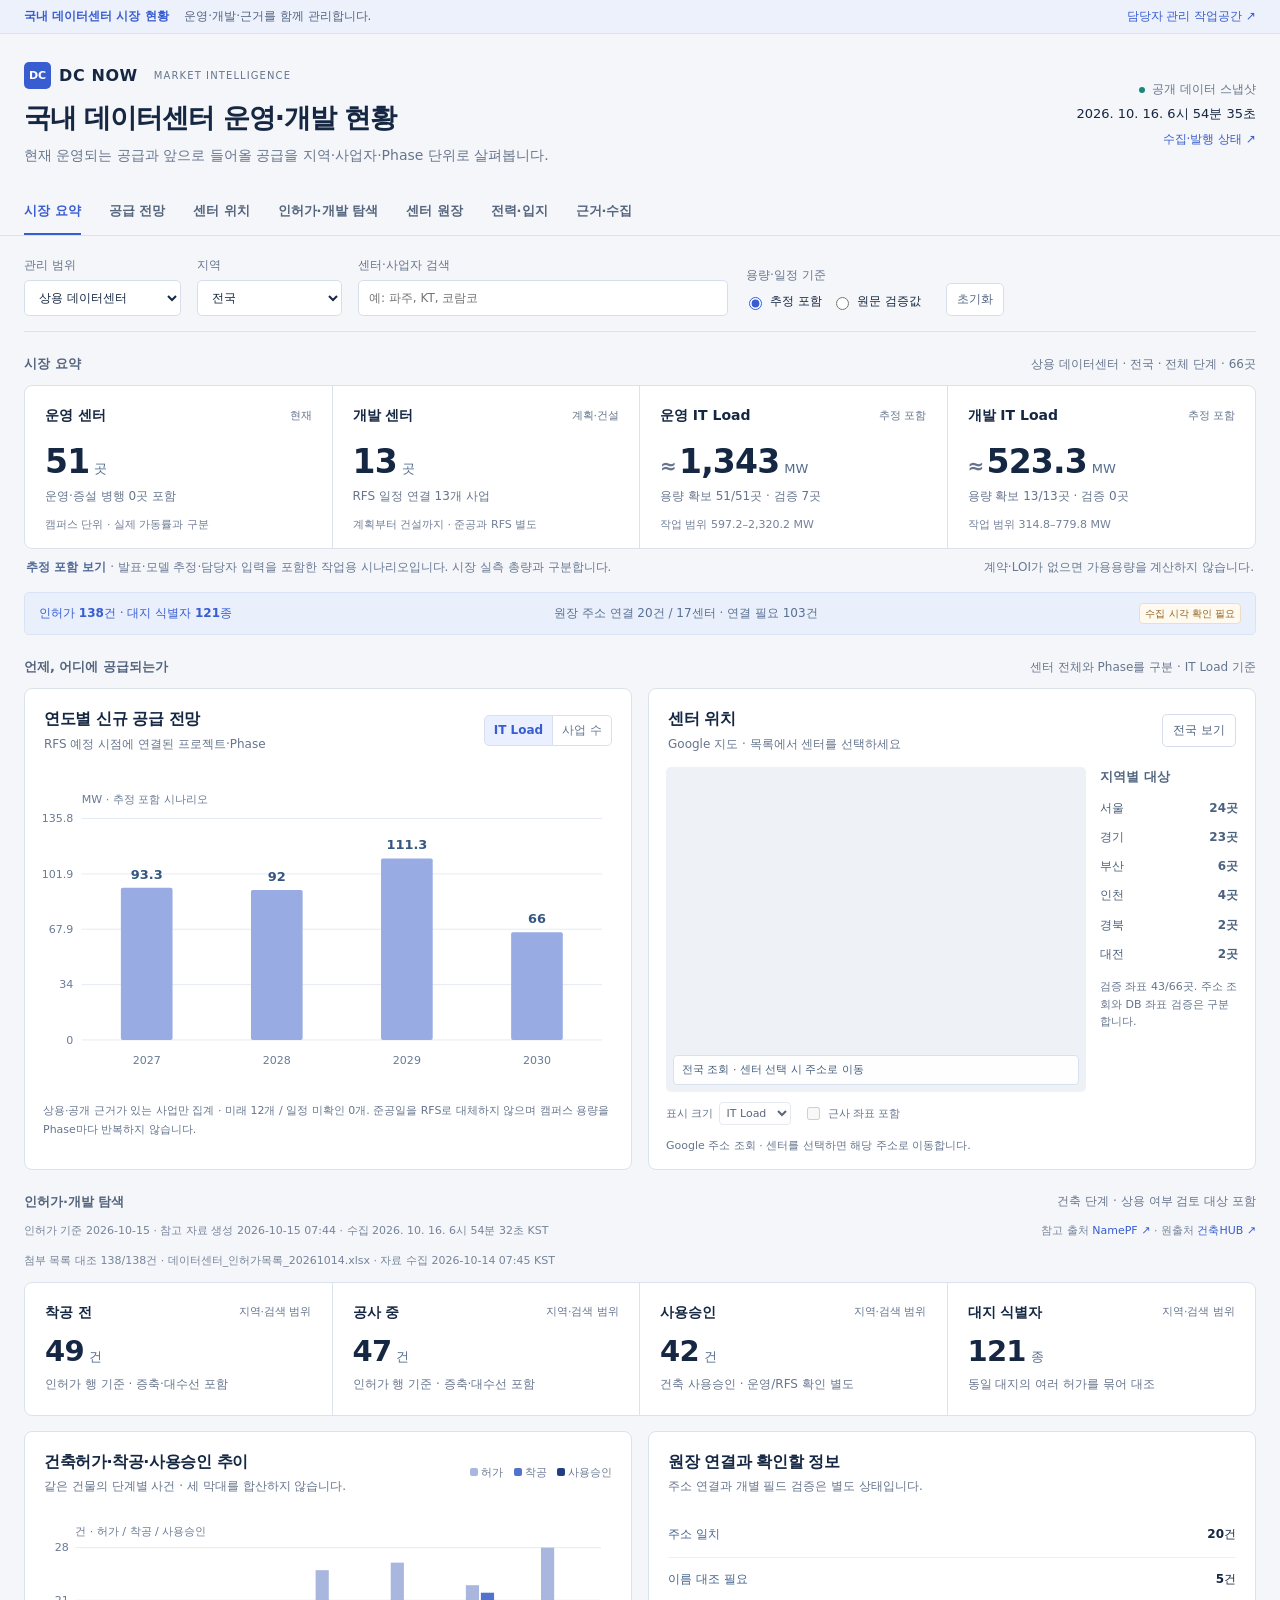
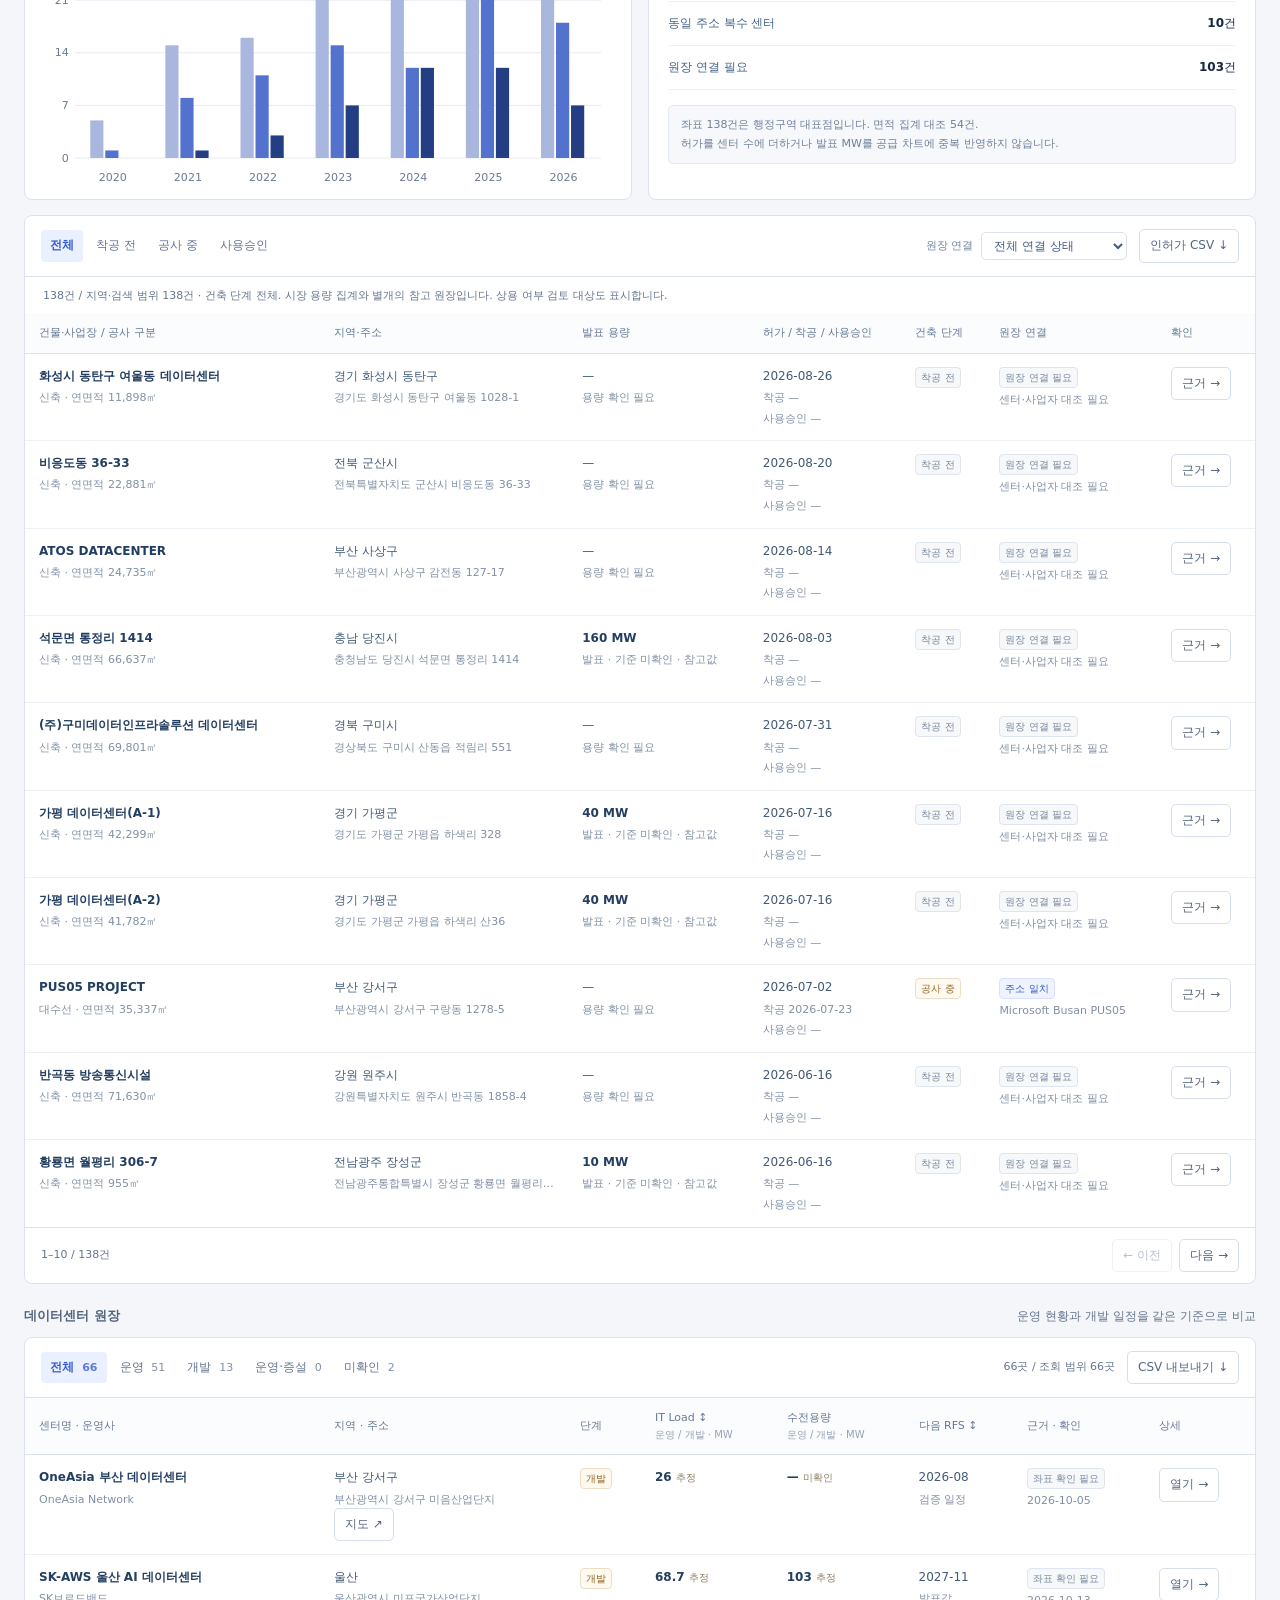
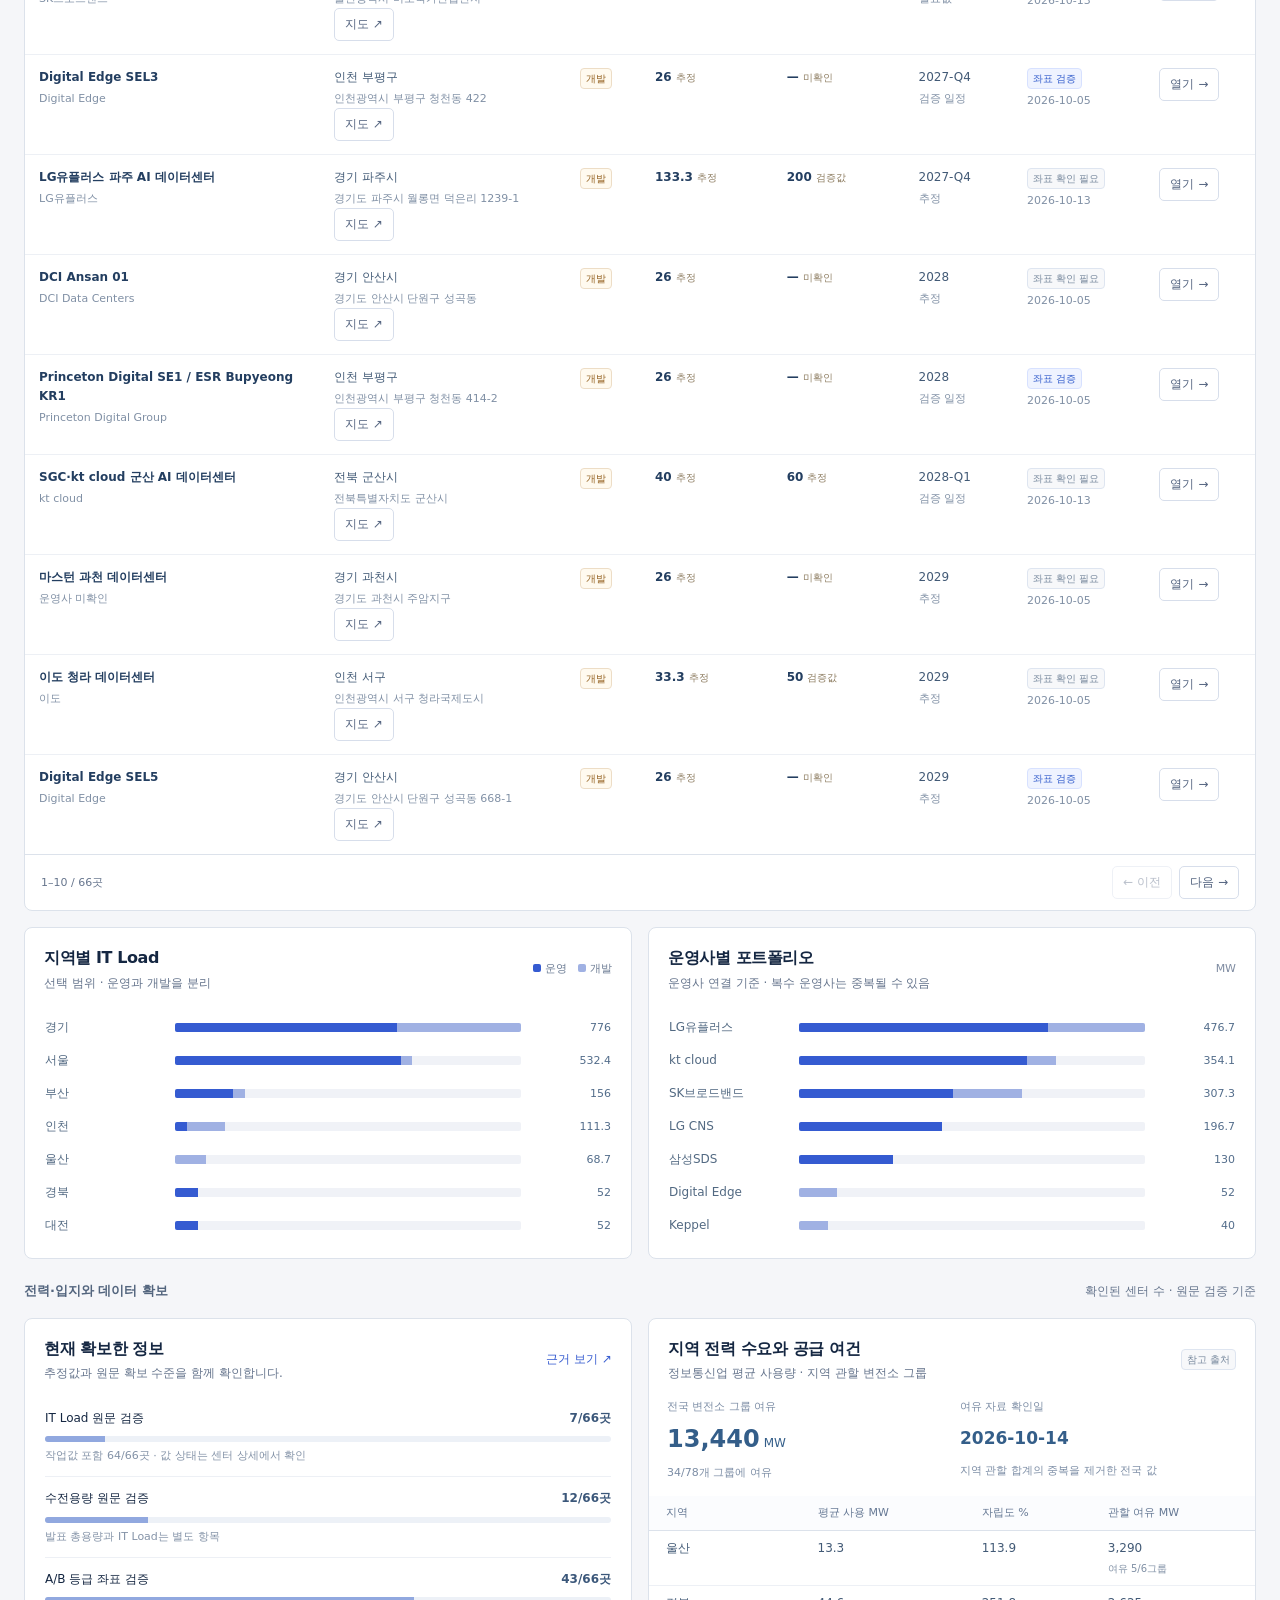
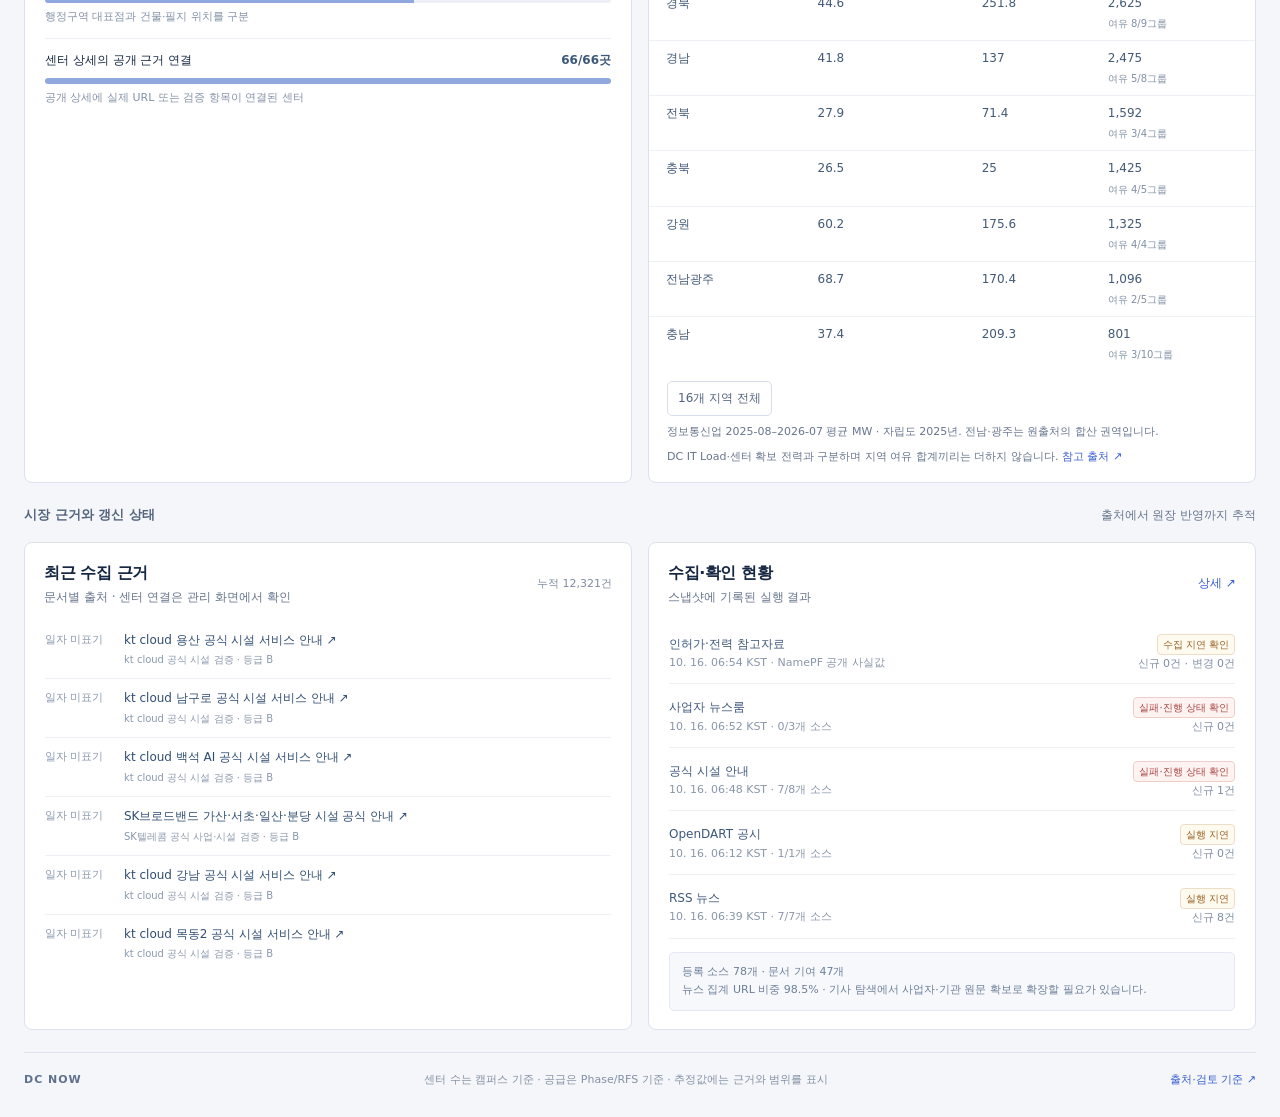
==== commit 03706a4e: "Collect official source metadata and explain actual contribution" ====
--- a/deploy/index.html
+++ b/deploy/index.html
@@ -53,5 +53,5 @@
 <dialog id="detailDialog" class="detail-dialog" aria-labelledby="detailTitle"><div class="drawer-head"><div><small>DATA CENTER PROFILE</small><h2 id="detailTitle"></h2><div id="detailMeta"></div></div><button id="closeDetail" class="close-button" aria-label="센터 상세 닫기">×</button></div><div id="detailBody" class="drawer-body"></div><div class="drawer-foot"><span>공개 화면의 개인 수정안은 담당자 원장과 구분됩니다.</span><a id="editorLink" class="primary-link" target="_blank" rel="noopener">추정·키인 수정 열기 ↗</a></div></dialog>
 <p id="error" role="alert" hidden></p><noscript>동적 필터와 상세 탐색에는 JavaScript가 필요합니다. 아래 공개 원장을 확인할 수 있습니다.</noscript><section id="initialMarket" class="initial-market"><h2>공개 센터 원장</h2><p>전체 추적 <strong id="initialTotal">146</strong>곳 · 상용 <strong id="initialCommercial">66</strong>곳 · 공개 근거 <strong id="initialEvidence">591</strong>건</p><div class="table-scroll"><table><thead><tr><th>센터</th><th>지역</th><th>운영·개발</th></tr></thead><tbody id="initialRows"><tr><td>GS 동해 AI 데이터센터</td><td>강원특별자치도</td><td>미확인</td></tr><tr><td>원주 KT 협의 AI 데이터센터 수집 검증 대상</td><td>강원특별자치도</td><td>미확인</td></tr><tr><td>NAVER 데이터센터 각 춘천</td><td>강원특별자치도</td><td>운영</td></tr><tr><td>더존 춘천 IDC</td><td>강원특별자치도</td><td>미확인</td></tr><tr><td>삼성SDS 춘천 데이터센터</td><td>강원특별자치도</td><td>운영</td></tr><tr><td>Equinix SL2x</td><td>경기도</td><td>미확인</td></tr><tr><td>Equinix SL3x</td><td>경기도</td><td>미확인</td></tr><tr><td>Equinix SL4</td><td>경기도</td><td>미확인</td></tr><tr><td>LG CNS 삼송 A동 데이터센터</td><td>경기도</td><td>미확인</td></tr><tr><td>LG CNS 삼송 B동 데이터센터</td><td>경기도</td><td>미확인</td></tr><tr><td>SK브로드밴드 일산 데이터센터</td><td>경기도</td><td>운영</td></tr><tr><td>SK브로드밴드 일산 제2 데이터센터</td><td>경기도</td><td>운영</td></tr><tr><td>kt cloud 백석 AI 데이터센터</td><td>경기도</td><td>운영</td></tr><tr><td>KINX 과천센터</td><td>경기도</td><td>운영</td></tr><tr><td>마스턴 과천 데이터센터</td><td>경기도</td><td>개발</td></tr><tr><td>펄어비스 과천 IT센터 수집 검증 대상</td><td>경기도</td><td>미확인</td></tr><tr><td>Digital Realty ICN11</td><td>경기도</td><td>미확인</td></tr><tr><td>신세계그룹 김포 AI 데이터센터 수집 검증 대상</td><td>경기도</td><td>미확인</td></tr><tr><td>카카오 남양주 데이터센터</td><td>경기도</td><td>미확인</td></tr><tr><td>SC Zeus 부천 데이터센터</td><td>경기도</td><td>미확인</td></tr></tbody></table></div></section>
 <!--MARKET_DATA-->
-<script src="./manager-core.js?v=90d21a76bec2"></script><script src="./google-map.js?v=787db06208b5"></script><script src="./development.js?v=7736b9c99739"></script><script src="./market.js?v=915ba5a6496c"></script>
+<script src="./manager-core.js?v=90d21a76bec2"></script><script src="./google-map.js?v=787db06208b5"></script><script src="./development.js?v=7736b9c99739"></script><script src="./market.js?v=c3bd50e2b178"></script>
 </body></html>
